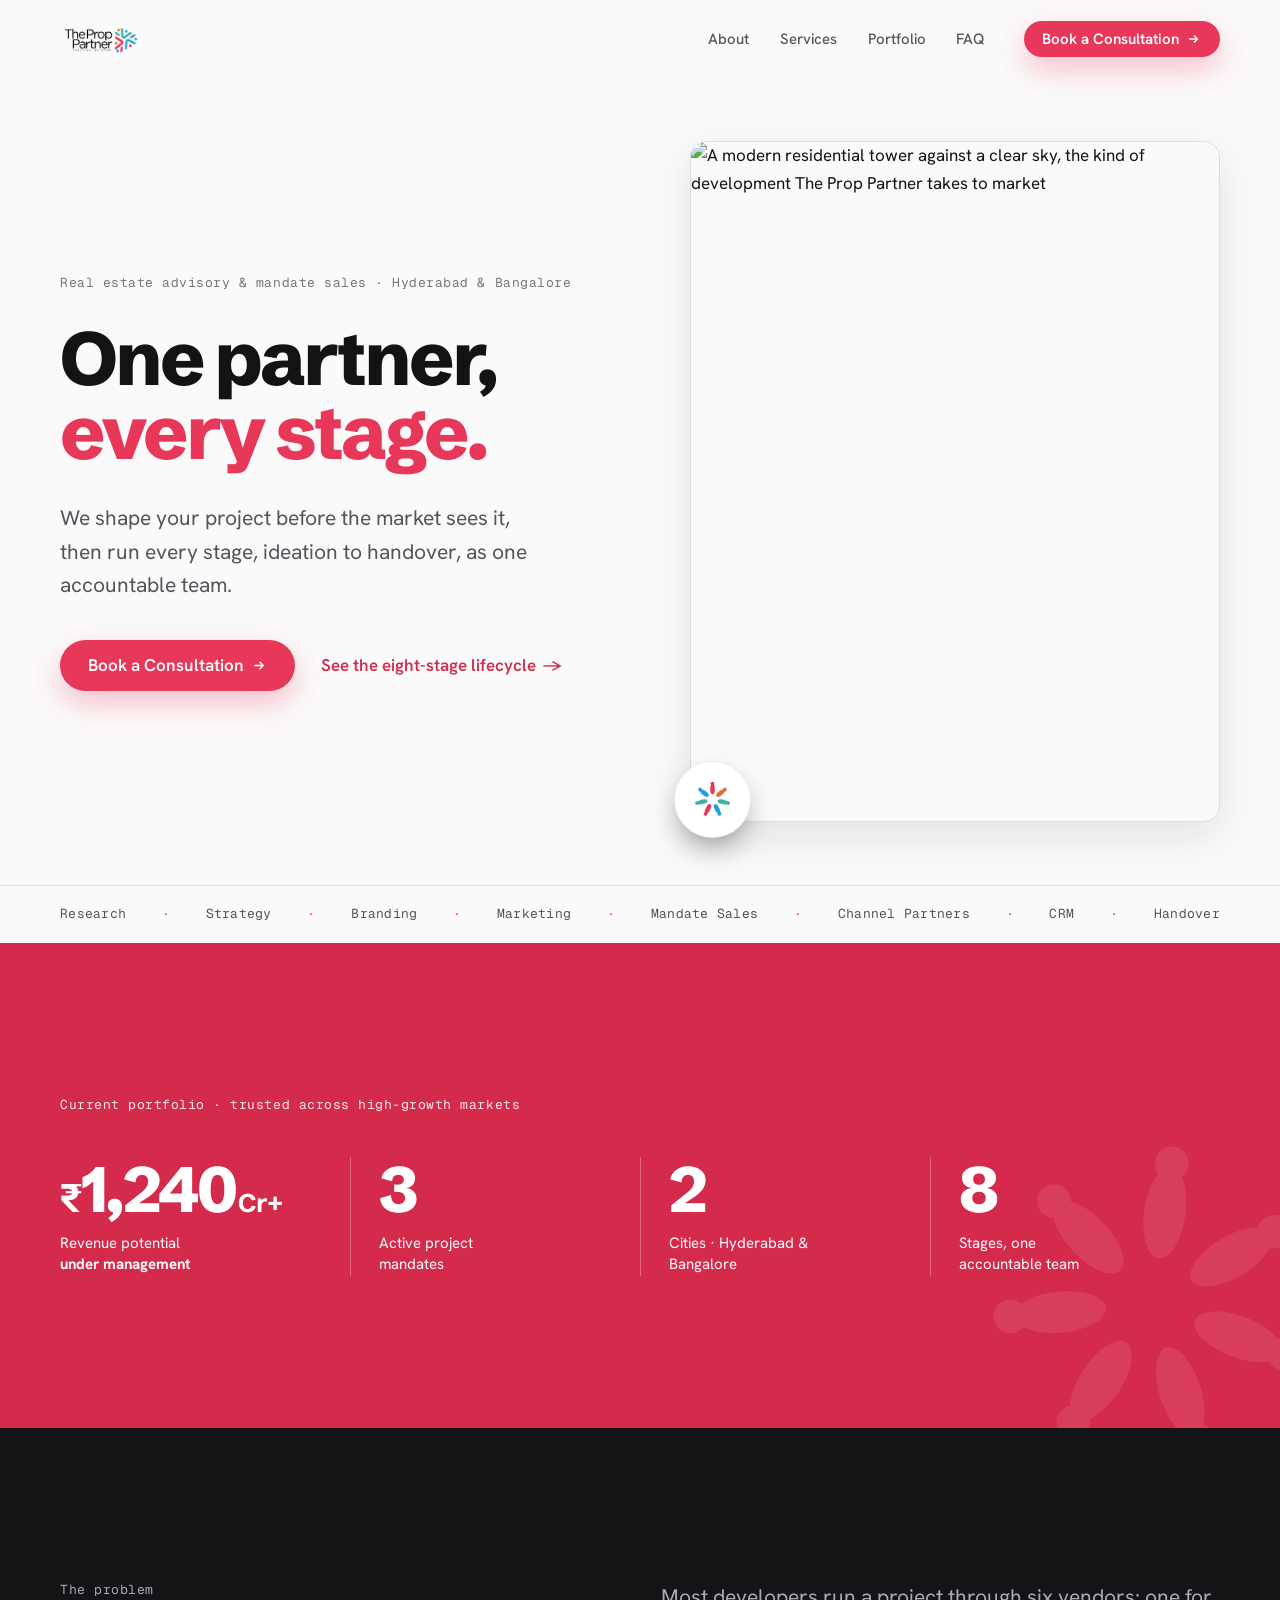
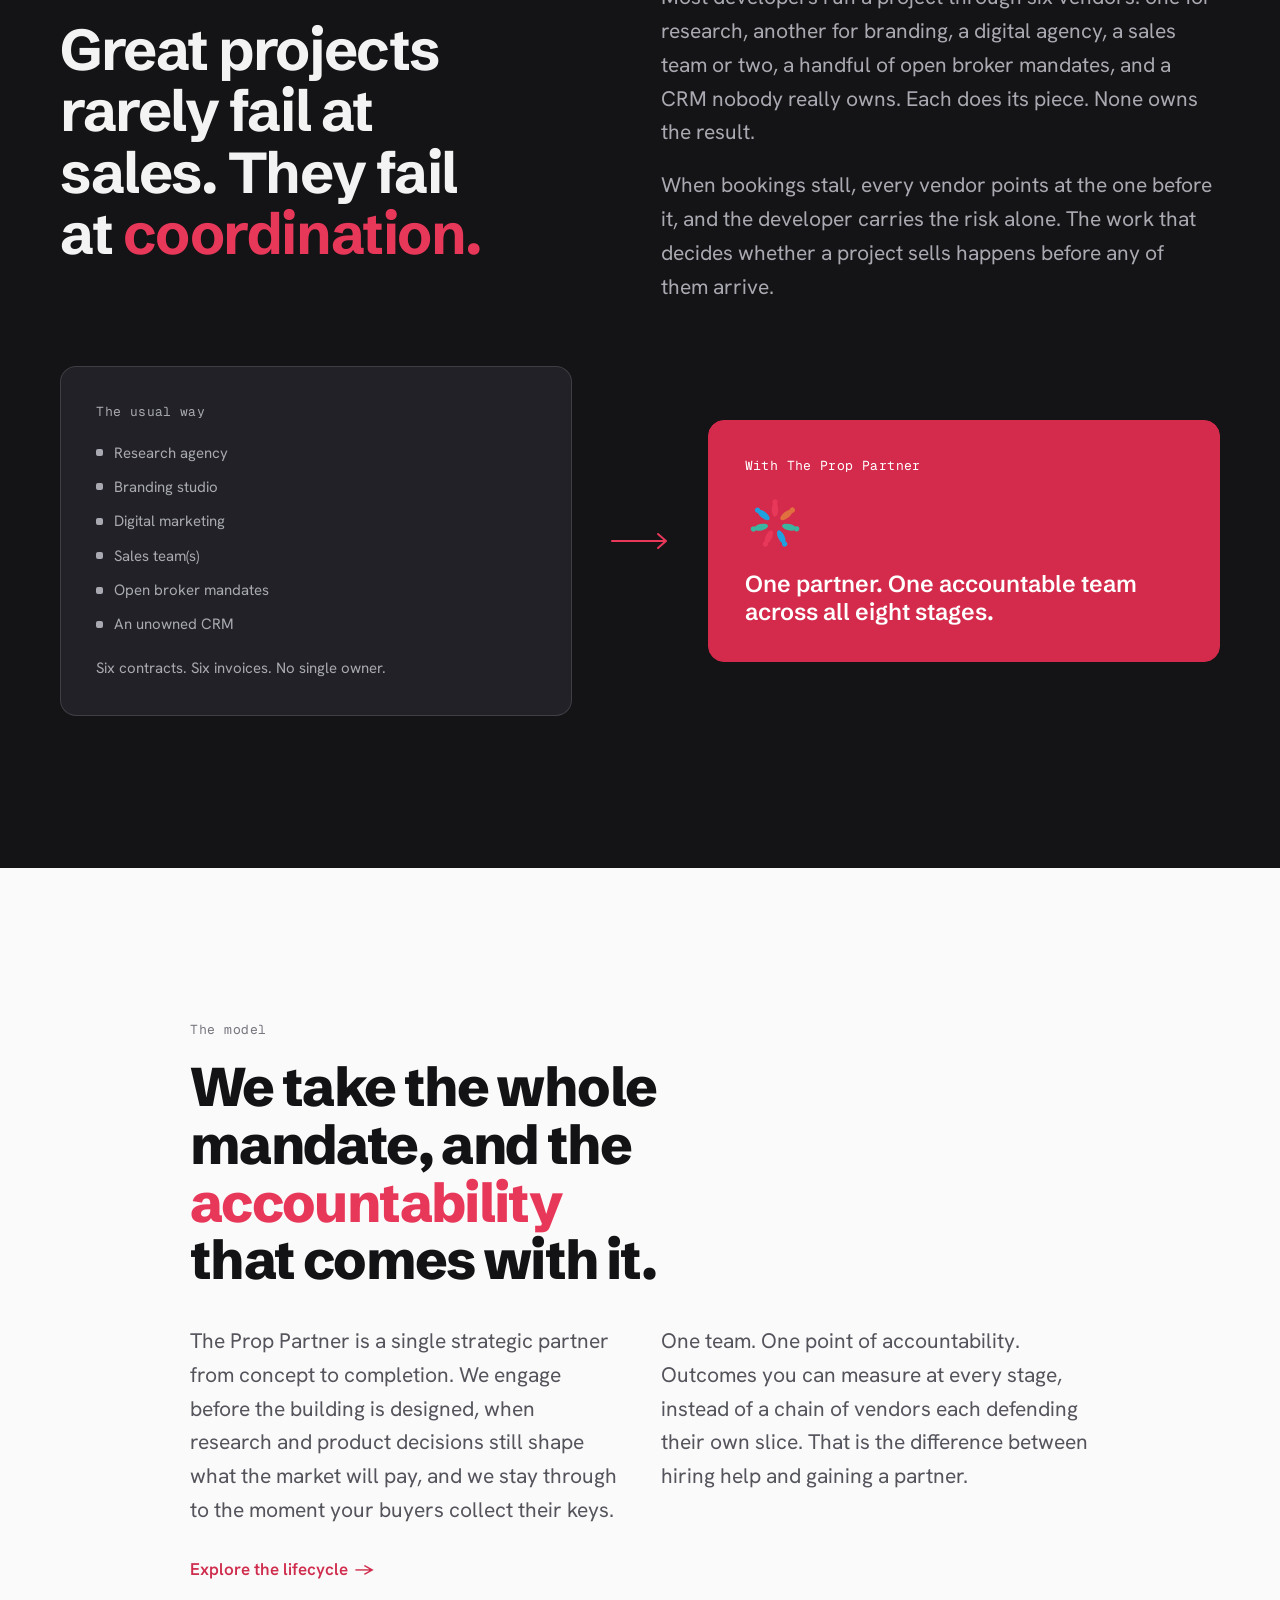
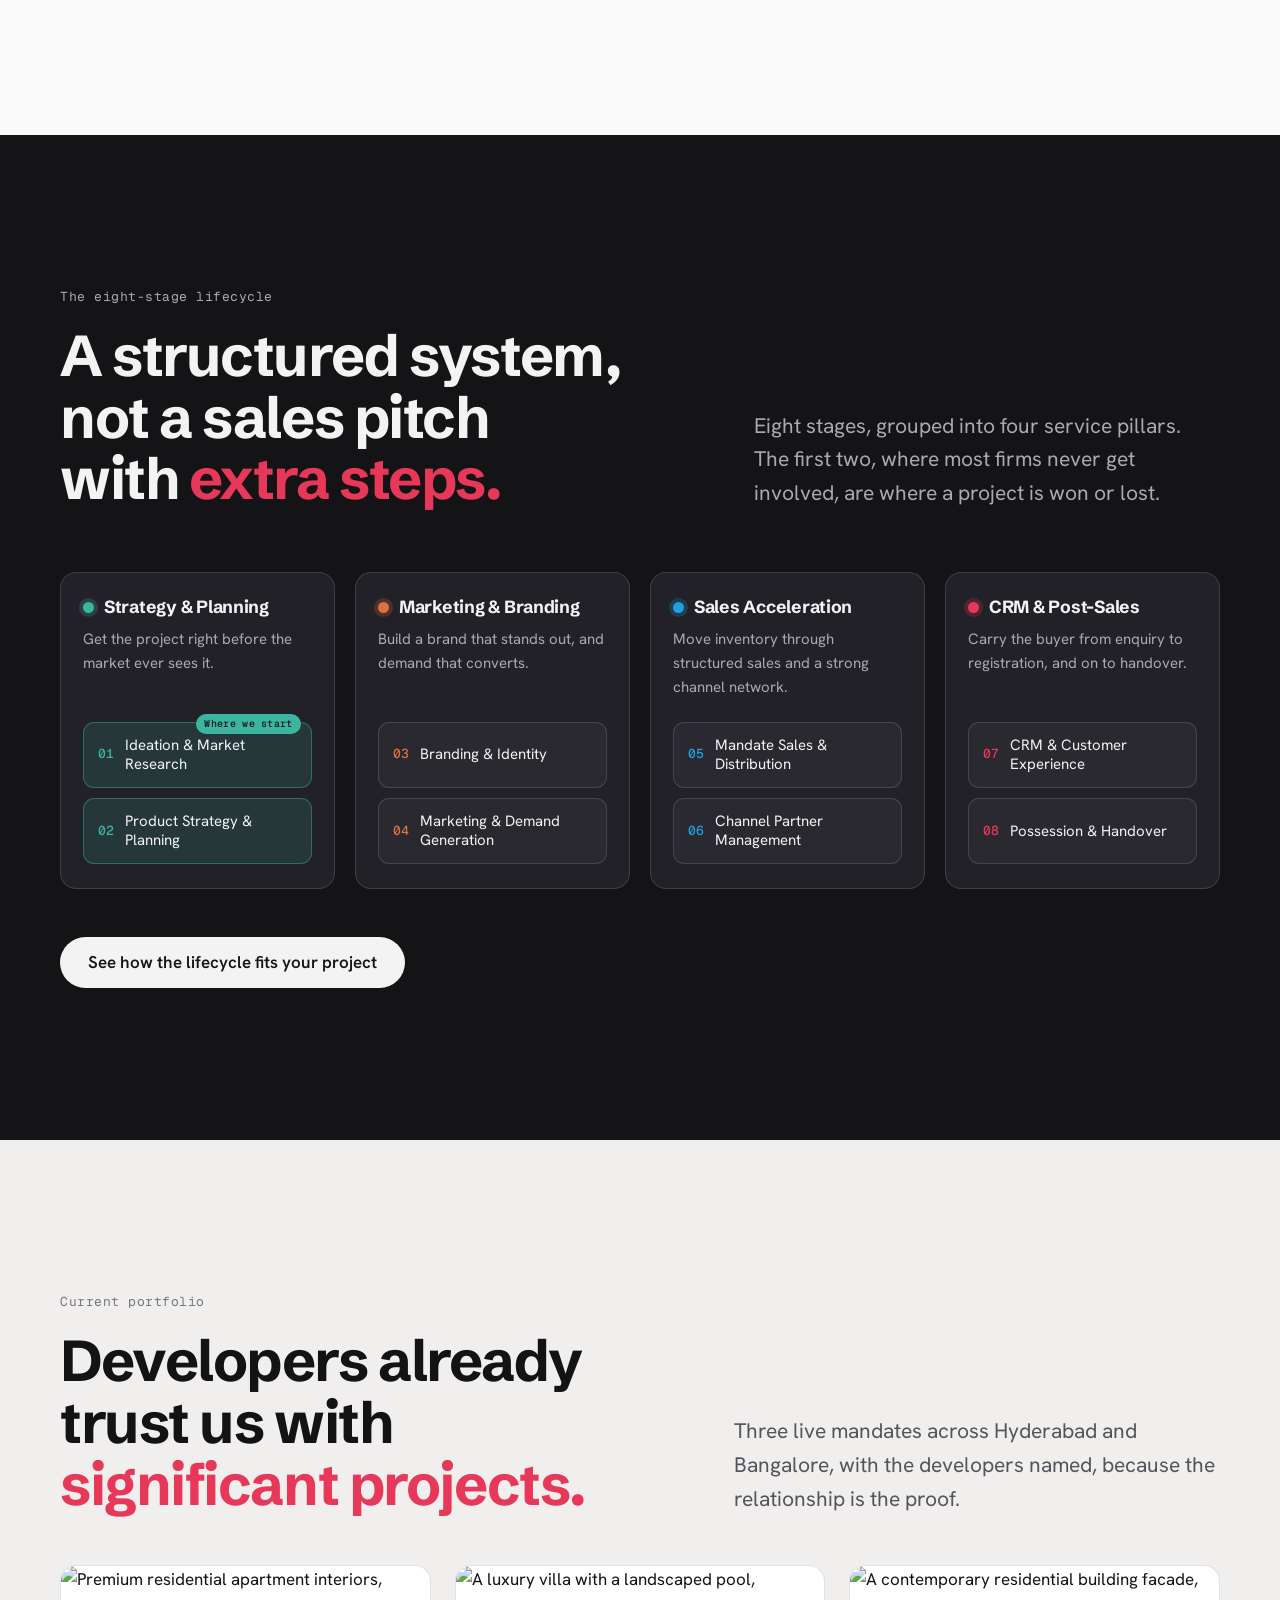
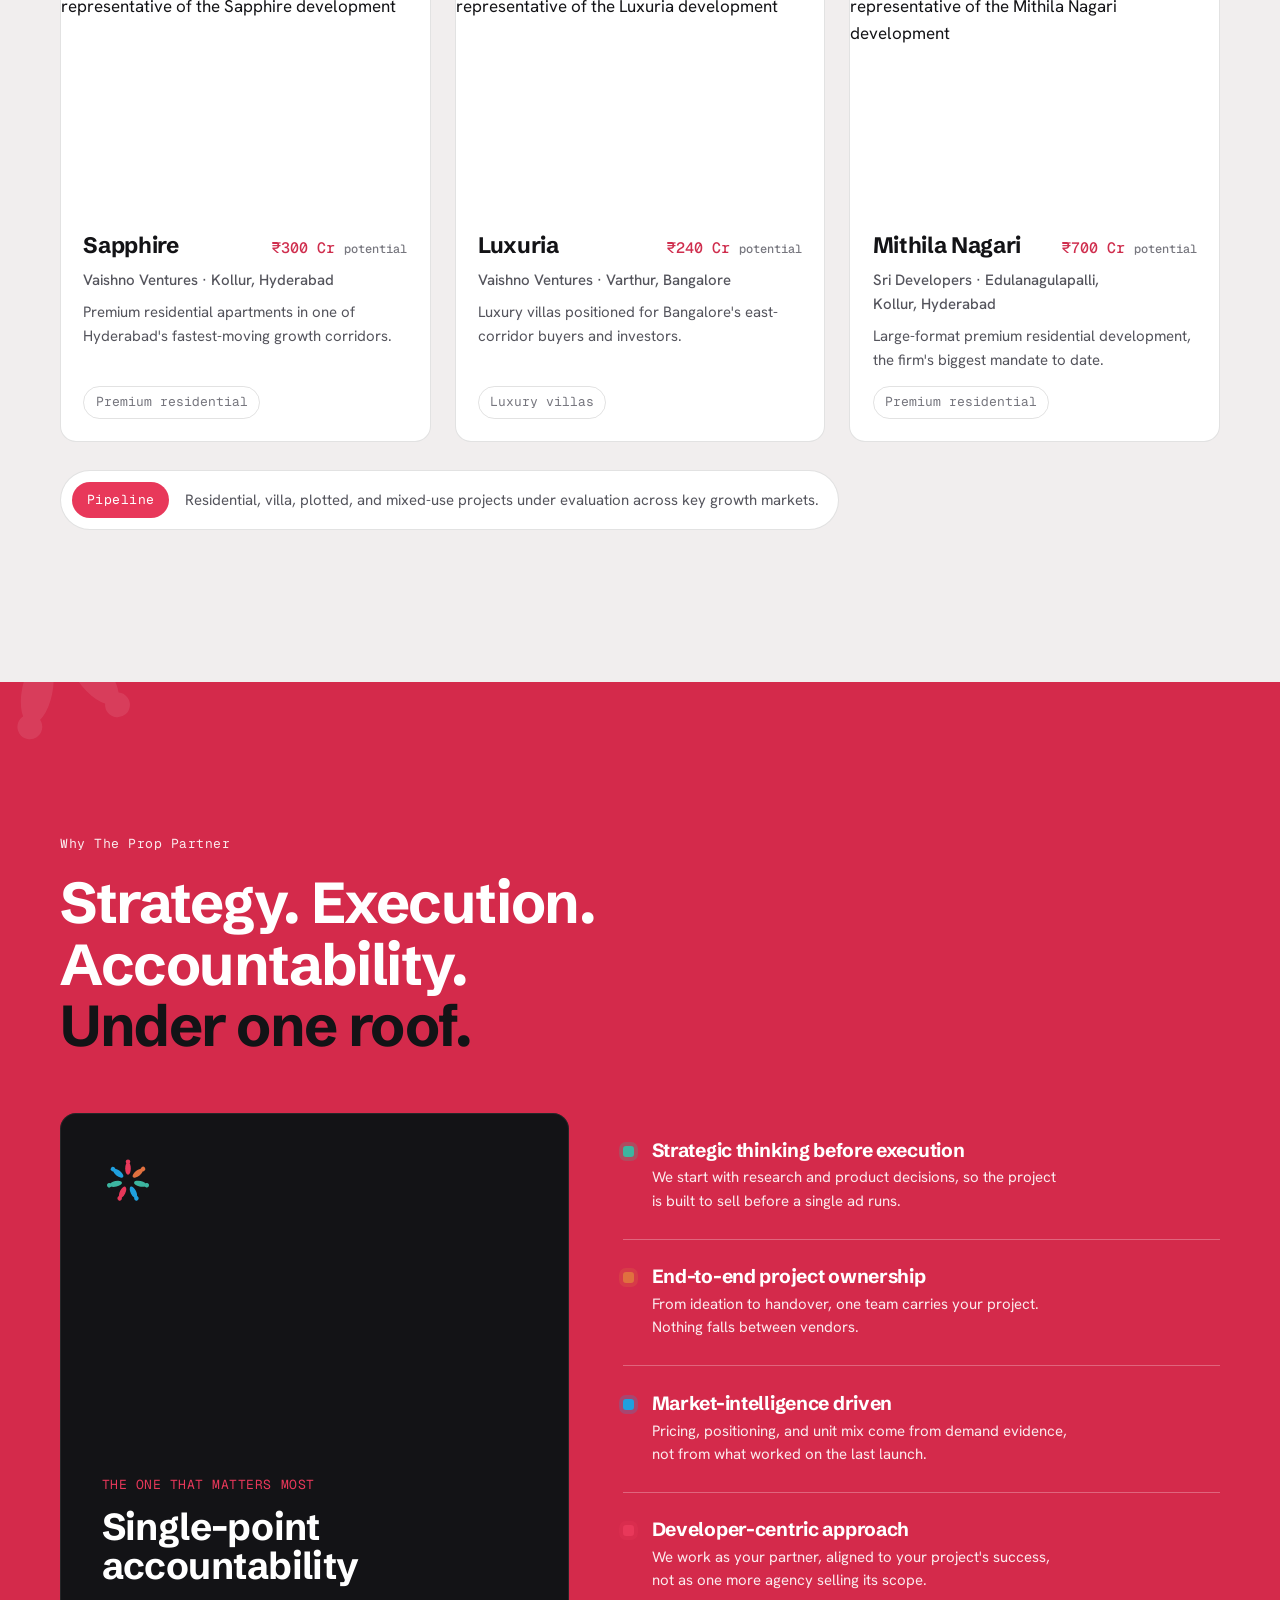
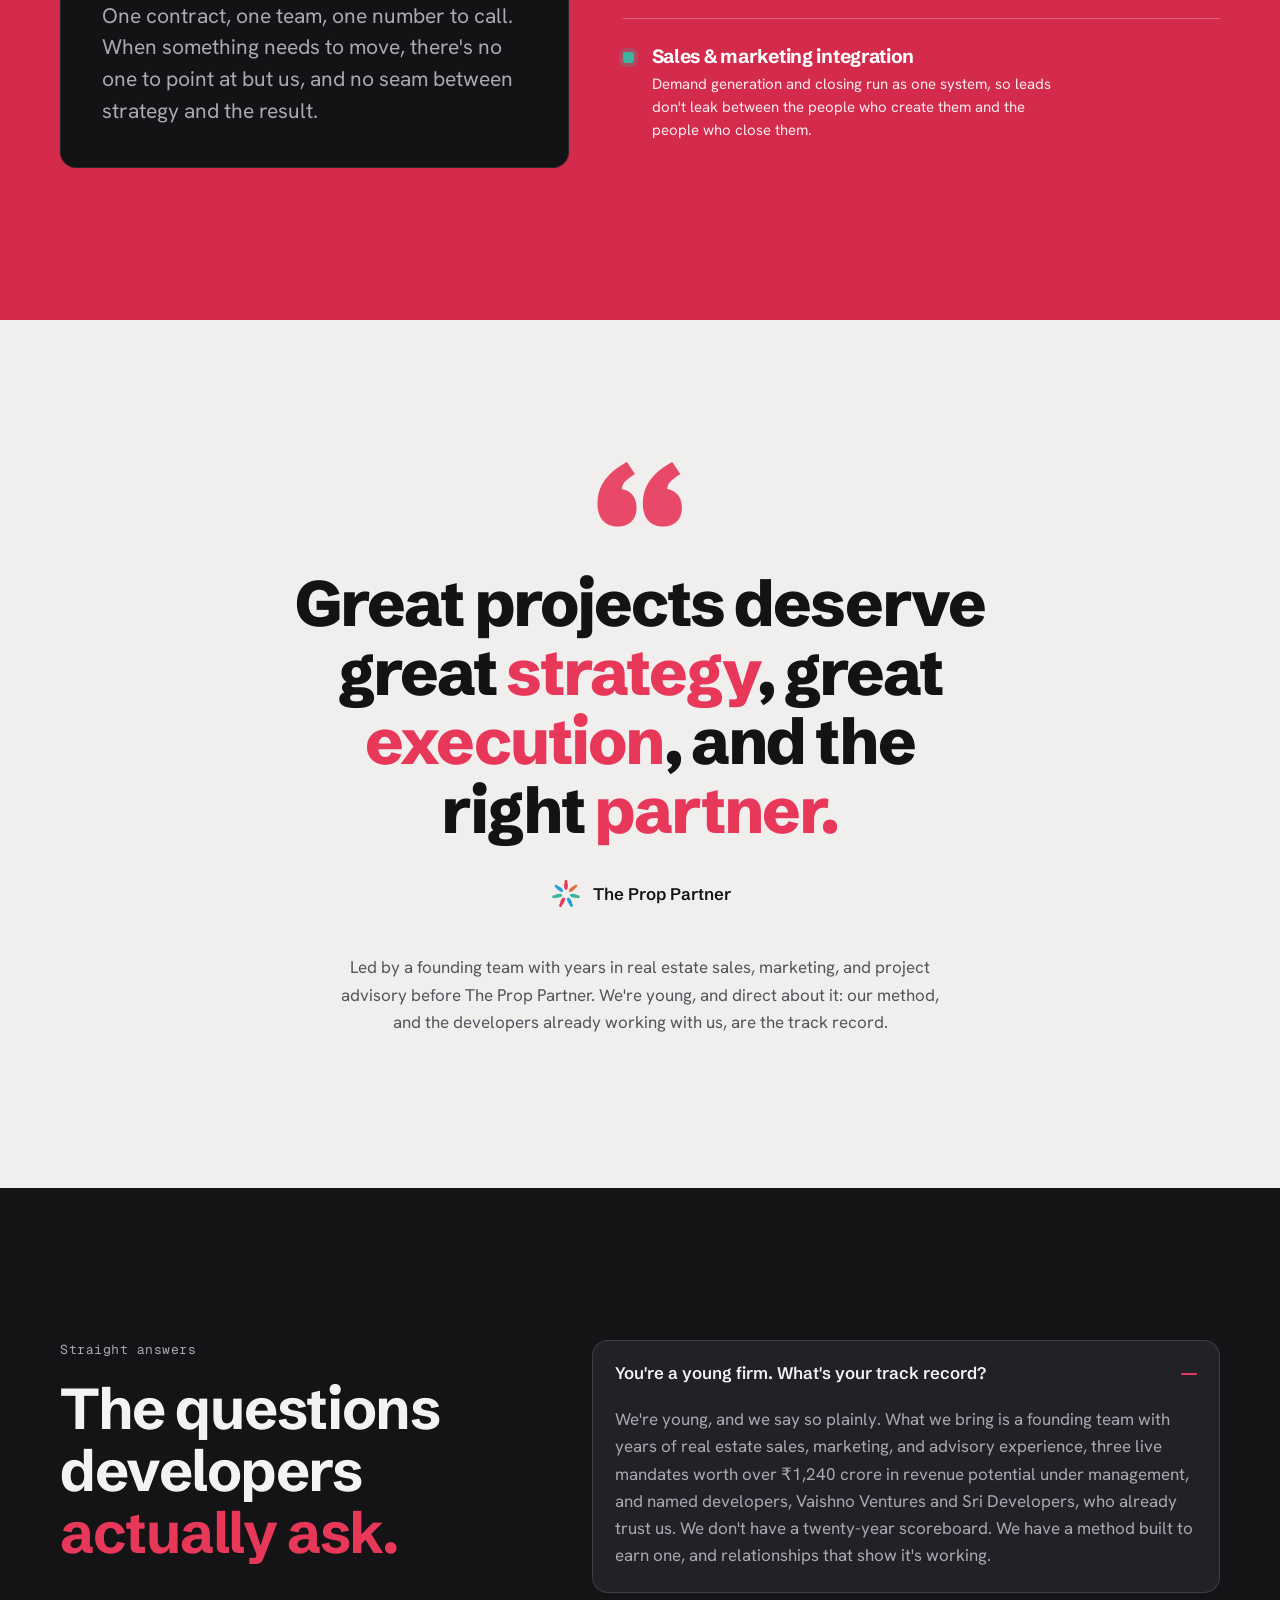
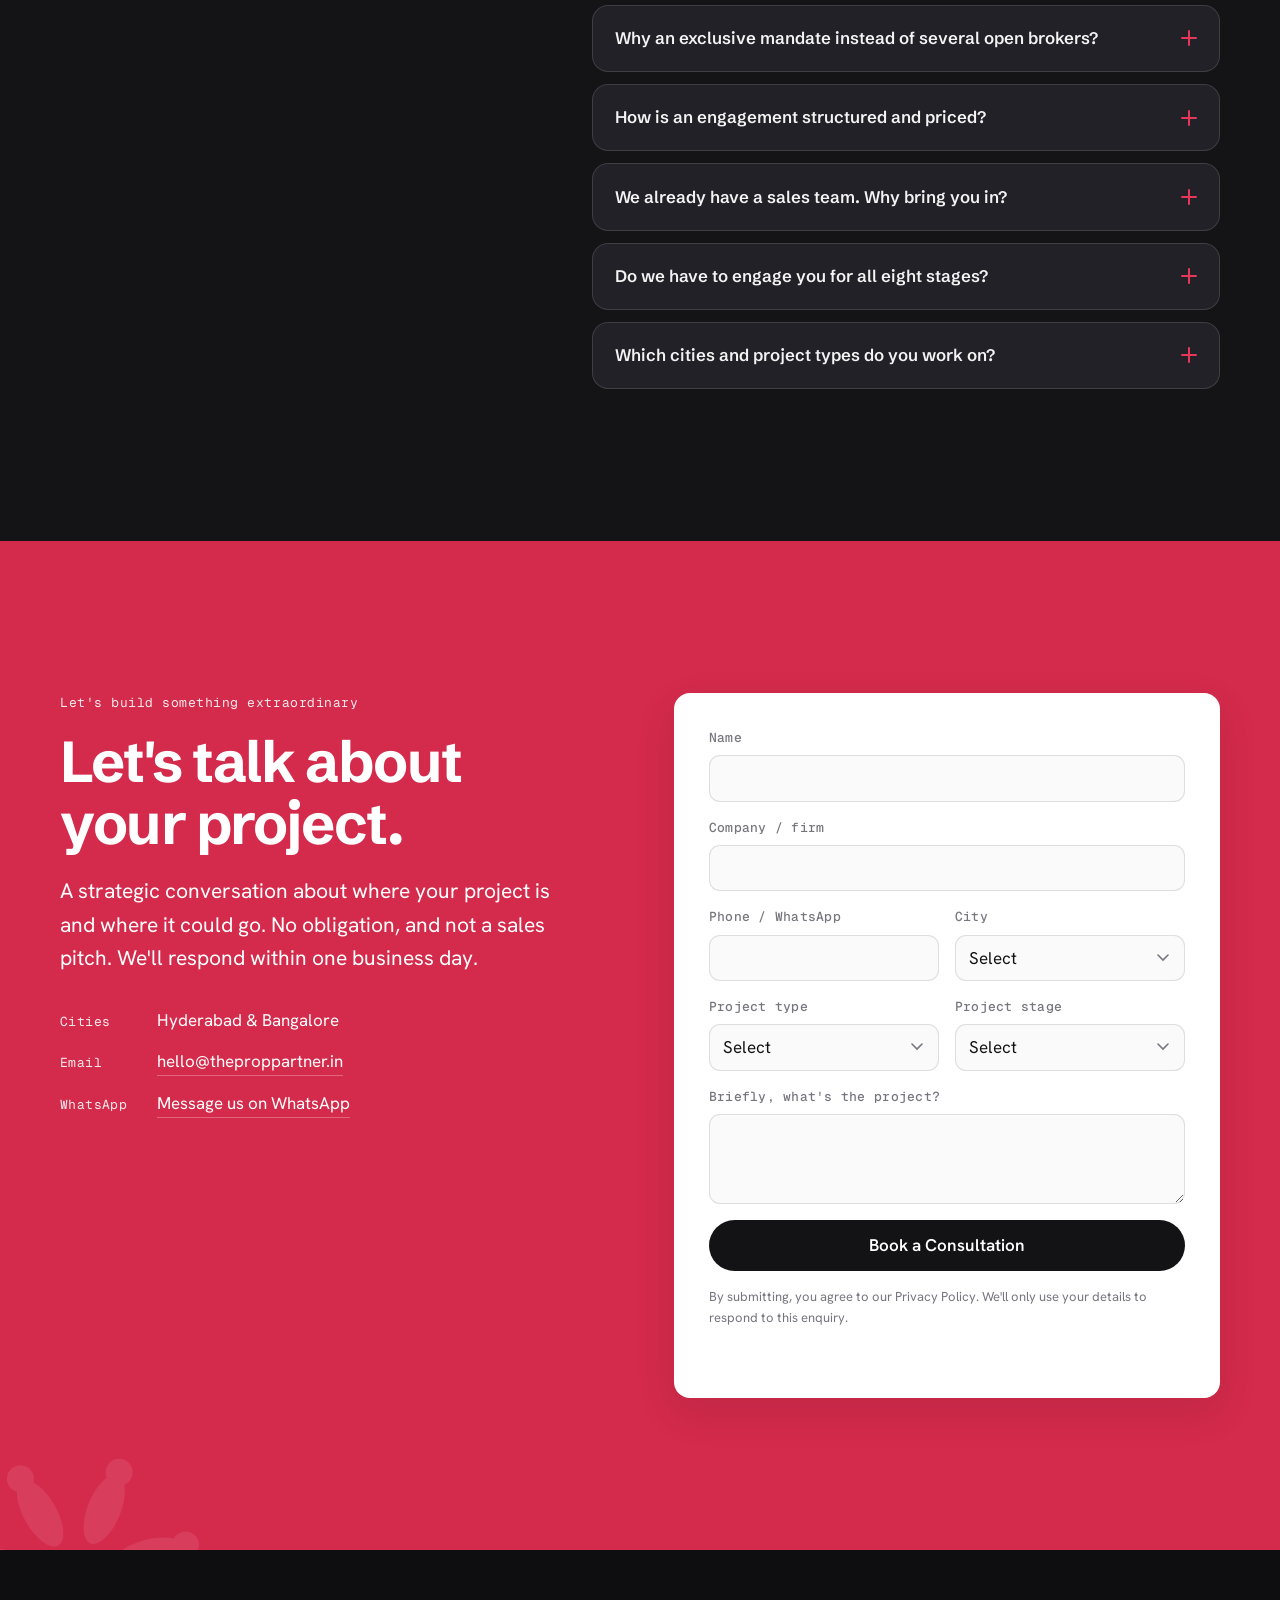
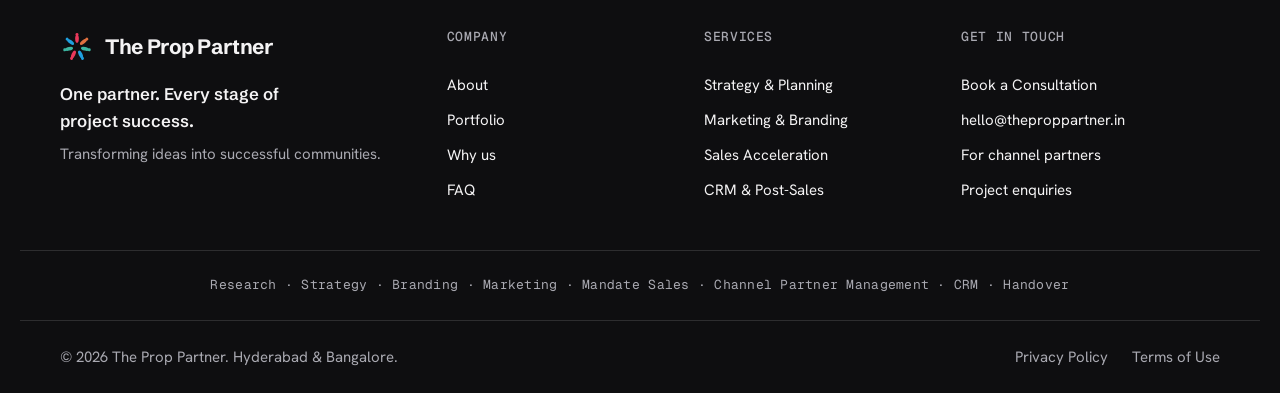
==== index.html @ b6cfb8e0 "updated files" ====
<!doctype html>
<html lang="en">
  <head>
    <meta charset="UTF-8" />
    <meta name="viewport" content="width=device-width, initial-scale=1.0" />
    <title>
      The Prop Partner — Real Estate Advisory &amp; Mandate Sales | Hyderabad
      &amp; Bangalore
    </title>
    <meta
      name="description"
      content="Your strategic partner across the entire project lifecycle. The Prop Partner shapes real estate projects from ideation and market research through branding, mandate sales, and handover, as one accountable partner."
    />
    <meta name="theme-color" content="#D42A4B" />

    <meta property="og:type" content="website" />
    <meta
      property="og:title"
      content="The Prop Partner — One Partner. Every Stage of Project Success."
    />
    <meta
      property="og:description"
      content="From the first market study to the final key handover, one accountable partner for your development. Hyderabad &amp; Bangalore."
    />
    <meta property="og:image" content="assets/img/logo.png" />
    <meta name="twitter:card" content="summary_large_image" />
    <link rel="icon" href="assets/img/logo.png" />

    <link rel="preconnect" href="https://fonts.googleapis.com" />
    <link rel="preconnect" href="https://fonts.gstatic.com" crossorigin />
    <link
      href="https://fonts.googleapis.com/css2?family=Schibsted+Grotesk:wght@500;600;700;800;900&family=Hanken+Grotesk:wght@400;500;600;700&family=Geist+Mono:wght@400;500&display=swap"
      rel="stylesheet"
    />

    <link rel="stylesheet" href="assets/css/styles.css" />
  </head>
  <body>
    <a class="skip-link" href="#main">Skip to content</a>

    <!-- ============ Brand motif: the "together, we grow" people-burst ============ -->
    <svg
      width="0"
      height="0"
      aria-hidden="true"
      style="position: absolute"
      focusable="false"
    >
      <!-- multicolour, for marks/badges -->
      <symbol id="burst" viewBox="0 0 100 100">
        <g>
          <g transform="rotate(0 50 50)">
            <circle cx="50" cy="13" r="4.4" fill="#E8385A" />
            <ellipse cx="50" cy="26" rx="5.4" ry="12" fill="#E8385A" />
          </g>
          <g transform="rotate(51.4 50 50)">
            <circle cx="50" cy="13" r="4.4" fill="#E0703F" />
            <ellipse cx="50" cy="26" rx="5.4" ry="12" fill="#E0703F" />
          </g>
          <g transform="rotate(102.8 50 50)">
            <circle cx="50" cy="13" r="4.4" fill="#3CB5A0" />
            <ellipse cx="50" cy="26" rx="5.4" ry="12" fill="#3CB5A0" />
          </g>
          <g transform="rotate(154.2 50 50)">
            <circle cx="50" cy="13" r="4.4" fill="#1FA0DF" />
            <ellipse cx="50" cy="26" rx="5.4" ry="12" fill="#1FA0DF" />
          </g>
          <g transform="rotate(205.6 50 50)">
            <circle cx="50" cy="13" r="4.4" fill="#E8385A" />
            <ellipse cx="50" cy="26" rx="5.4" ry="12" fill="#E8385A" />
          </g>
          <g transform="rotate(257 50 50)">
            <circle cx="50" cy="13" r="4.4" fill="#3CB5A0" />
            <ellipse cx="50" cy="26" rx="5.4" ry="12" fill="#3CB5A0" />
          </g>
          <g transform="rotate(308.4 50 50)">
            <circle cx="50" cy="13" r="4.4" fill="#1FA0DF" />
            <ellipse cx="50" cy="26" rx="5.4" ry="12" fill="#1FA0DF" />
          </g>
        </g>
      </symbol>
      <!-- monochrome (currentColor), for large faded section decoration -->
      <symbol id="burst-mono" viewBox="0 0 100 100">
        <g fill="currentColor">
          <g transform="rotate(0 50 50)">
            <circle cx="50" cy="13" r="4.4" />
            <ellipse cx="50" cy="26" rx="5.4" ry="12" />
          </g>
          <g transform="rotate(51.4 50 50)">
            <circle cx="50" cy="13" r="4.4" />
            <ellipse cx="50" cy="26" rx="5.4" ry="12" />
          </g>
          <g transform="rotate(102.8 50 50)">
            <circle cx="50" cy="13" r="4.4" />
            <ellipse cx="50" cy="26" rx="5.4" ry="12" />
          </g>
          <g transform="rotate(154.2 50 50)">
            <circle cx="50" cy="13" r="4.4" />
            <ellipse cx="50" cy="26" rx="5.4" ry="12" />
          </g>
          <g transform="rotate(205.6 50 50)">
            <circle cx="50" cy="13" r="4.4" />
            <ellipse cx="50" cy="26" rx="5.4" ry="12" />
          </g>
          <g transform="rotate(257 50 50)">
            <circle cx="50" cy="13" r="4.4" />
            <ellipse cx="50" cy="26" rx="5.4" ry="12" />
          </g>
          <g transform="rotate(308.4 50 50)">
            <circle cx="50" cy="13" r="4.4" />
            <ellipse cx="50" cy="26" rx="5.4" ry="12" />
          </g>
        </g>
      </symbol>
    </svg>

    <!-- ============================== Header ============================== -->
    <header class="site-header" id="siteHeader">
      <div class="container header-inner">
        <a class="brand" href="#main" aria-label="The Prop Partner, home">
          <img
            src="assets/img/logo.png"
            alt="The Prop Partner"
            width="150"
            height="94"
          />
        </a>
        <nav class="primary-nav" aria-label="Primary">
          <a href="#reveal">About</a>
          <a href="#lifecycle">Services</a>
          <a href="#portfolio">Portfolio</a>
          <a href="#faq">FAQ</a>
        </nav>
        <div class="header-actions">
          <a class="btn btn-primary btn-sm" href="#consult">
            Book a Consultation
            <svg
              class="btn-arrow"
              viewBox="0 0 16 16"
              width="14"
              height="14"
              aria-hidden="true"
            >
              <path
                d="M3 8h9m0 0-3.5-3.5M12 8l-3.5 3.5"
                fill="none"
                stroke="currentColor"
                stroke-width="1.6"
                stroke-linecap="round"
                stroke-linejoin="round"
              />
            </svg>
          </a>
          <button
            class="nav-toggle"
            id="navToggle"
            aria-expanded="false"
            aria-controls="mobileNav"
            aria-label="Open menu"
          >
            <span></span><span></span><span></span>
          </button>
        </div>
      </div>
      <div class="mobile-nav" id="mobileNav" hidden>
        <nav aria-label="Mobile">
          <a href="#reveal">About</a>
          <a href="#lifecycle">Services</a>
          <a href="#portfolio">Portfolio</a>
          <a href="#why">Why us</a>
          <a href="#faq">FAQ</a>
        </nav>
        <div class="mobile-nav-cta">
          <a class="btn btn-primary" href="#consult">Book a Consultation</a>
          <a class="btn btn-ghost" href="#consult">WhatsApp us</a>
        </div>
      </div>
    </header>

    <main id="main">
      <!-- ============================== Hero (light) ============================== -->
      <section class="sec sec--light hero" aria-labelledby="hero-title">
        <!-- <svg class="sec-burst burst--hero" aria-hidden="true"><use href="#burst-mono"/></svg> -->
        <div class="container hero-grid">
          <div class="hero-content">
            <p class="kicker" data-reveal>
              Real estate advisory &amp; mandate sales · Hyderabad &amp;
              Bangalore
            </p>
            <h1 id="hero-title" class="hero-title" data-reveal>
              One partner, <span class="accent">every stage.</span>
            </h1>
            <p class="hero-sub" data-reveal>
              We shape your project before the market sees it, then run every
              stage, ideation to handover, as one accountable team.
            </p>
            <div class="hero-actions" data-reveal>
              <a class="btn btn-primary btn-lg" href="#consult">
                Book a Consultation
                <svg
                  class="btn-arrow"
                  viewBox="0 0 16 16"
                  width="15"
                  height="15"
                  aria-hidden="true"
                >
                  <path
                    d="M3 8h9m0 0-3.5-3.5M12 8l-3.5 3.5"
                    fill="none"
                    stroke="currentColor"
                    stroke-width="1.6"
                    stroke-linecap="round"
                    stroke-linejoin="round"
                  />
                </svg>
              </a>
              <a class="link-arrow hero-link" href="#lifecycle"
                >See the eight-stage lifecycle
                <span aria-hidden="true">→</span></a
              >
            </div>
          </div>

          <figure class="hero-figure" data-reveal>
            <span class="hero-figure-frame">
              <img
                src="https://images.unsplash.com/photo-1486406146926-c627a92ad1ab?auto=format&fit=crop&w=1400&q=80"
                alt="A modern residential tower against a clear sky, the kind of development The Prop Partner takes to market"
                width="1400"
                height="1800"
                loading="eager"
                fetchpriority="high"
              />
            </span>
            <span class="hero-seal" aria-hidden="true"
              ><svg class="burst-mark"><use href="#burst" /></svg
            ></span>
          </figure>
        </div>

        <div class="discipline-band" aria-label="The eight disciplines we run">
          <div class="container discipline-track">
            <span>Research</span><i>·</i><span>Strategy</span><i>·</i
            ><span>Branding</span><i>·</i> <span>Marketing</span><i>·</i
            ><span>Mandate Sales</span><i>·</i><span>Channel Partners</span
            ><i>·</i> <span>CRM</span><i>·</i><span>Handover</span>
          </div>
        </div>
      </section>

      <!-- ============================== Momentum (coral drench) ============================== -->
      <section class="sec sec--coral stats" aria-label="The firm at a glance">
        <svg class="sec-burst burst--br" aria-hidden="true">
          <use href="#burst-mono" />
        </svg>
        <div class="container">
          <p class="kicker on-coral" data-reveal>
            Current portfolio · trusted across high-growth markets
          </p>
          <div class="stats-grid">
            <div class="stat" data-reveal>
              <span class="stat-num"
                ><span class="stat-cur">₹</span>1,240<span class="stat-unit"
                  >Cr+</span
                ></span
              >
              <span class="stat-label"
                >Revenue potential <em>under management</em></span
              >
            </div>
            <div class="stat" data-reveal>
              <span class="stat-num">3</span>
              <span class="stat-label">Active project mandates</span>
            </div>
            <div class="stat" data-reveal>
              <span class="stat-num">2</span>
              <span class="stat-label">Cities · Hyderabad &amp; Bangalore</span>
            </div>
            <div class="stat" data-reveal>
              <span class="stat-num">8</span>
              <span class="stat-label">Stages, one accountable team</span>
            </div>
          </div>
        </div>
      </section>

      <!-- ============================== Problem / tension (dark) ============================== -->
      <section class="sec sec--dark problem" aria-labelledby="problem-title">
        <div class="container">
          <div class="problem-grid">
            <div>
              <p class="kicker on-dark" data-reveal>The problem</p>
              <h2 id="problem-title" data-reveal>
                Great projects rarely fail at sales. They fail at
                <span class="accent">coordination.</span>
              </h2>
            </div>
            <div class="problem-body" data-reveal>
              <p>
                Most developers run a project through six vendors: one for
                research, another for branding, a digital agency, a sales team
                or two, a handful of open broker mandates, and a CRM nobody
                really owns. Each does its piece. None owns the result.
              </p>
              <p>
                When bookings stall, every vendor points at the one before it,
                and the developer carries the risk alone. The work that decides
                whether a project sells happens before any of them arrive.
              </p>
            </div>
          </div>

          <div class="contrast">
            <div class="contrast-side six" data-reveal>
              <span class="contrast-tag">The usual way</span>
              <ul class="vendor-list">
                <li>Research agency</li>
                <li>Branding studio</li>
                <li>Digital marketing</li>
                <li>Sales team(s)</li>
                <li>Open broker mandates</li>
                <li>An unowned CRM</li>
              </ul>
              <p class="contrast-foot">
                Six contracts. Six invoices. No single owner.
              </p>
            </div>
            <div class="contrast-arrow" aria-hidden="true">
              <svg viewBox="0 0 60 24" width="60" height="24">
                <path
                  d="M2 12h54m0 0-8-7m8 7-8 7"
                  fill="none"
                  stroke="currentColor"
                  stroke-width="2"
                  stroke-linecap="round"
                  stroke-linejoin="round"
                />
              </svg>
            </div>
            <div class="contrast-side one" data-reveal>
              <span class="contrast-tag on-coral">With The Prop Partner</span>
              <svg class="burst-mark lg" aria-hidden="true">
                <use href="#burst" />
              </svg>
              <p>One partner. One accountable team across all eight stages.</p>
            </div>
          </div>
        </div>
      </section>

      <!-- ============================== Reveal (light) ============================== -->
      <section
        class="sec sec--light reveal-sec"
        id="reveal"
        aria-labelledby="reveal-title"
      >
        <div class="container reveal-inner">
          <p class="kicker" data-reveal>The model</p>
          <h2 id="reveal-title" class="big-statement" data-reveal>
            We take the whole mandate, and the
            <span class="accent">accountability</span> that comes with it.
          </h2>
          <div class="reveal-cols">
            <p data-reveal>
              The Prop Partner is a single strategic partner from concept to
              completion. We engage before the building is designed, when
              research and product decisions still shape what the market will
              pay, and we stay through to the moment your buyers collect their
              keys.
            </p>
            <p data-reveal>
              One team. One point of accountability. Outcomes you can measure at
              every stage, instead of a chain of vendors each defending their
              own slice. That is the difference between hiring help and gaining
              a partner.
            </p>
          </div>
          <a class="link-arrow" href="#lifecycle" data-reveal
            >Explore the lifecycle <span aria-hidden="true">→</span></a
          >
        </div>
      </section>

      <!-- ============================== Lifecycle (dark, signature) ============================== -->
      <section
        class="sec sec--dark lifecycle"
        id="lifecycle"
        aria-labelledby="lifecycle-title"
      >
        <div class="container">
          <div class="lifecycle-head">
            <div>
              <p class="kicker on-dark" data-reveal>
                The eight-stage lifecycle
              </p>
              <h2 id="lifecycle-title" data-reveal>
                A structured system, not a sales pitch with
                <span class="accent">extra steps.</span>
              </h2>
            </div>
            <p class="lifecycle-intro" data-reveal>
              Eight stages, grouped into four service pillars. The first two,
              where most firms never get involved, are where a project is won or
              lost.
            </p>
          </div>

          <div class="journey" role="list">
            <article
              class="pillar"
              data-pillar="teal"
              data-reveal
              role="listitem"
            >
              <header class="pillar-head">
                <span class="pillar-dot"></span>
                <h3>Strategy &amp; Planning</h3>
              </header>
              <p class="pillar-line">
                Get the project right before the market ever sees it.
              </p>
              <ol class="stages">
                <li class="stage wedge">
                  <span class="stage-code">01</span
                  ><span class="stage-name">Ideation &amp; Market Research</span
                  ><span class="stage-flag">Where we start</span>
                </li>
                <li class="stage wedge">
                  <span class="stage-code">02</span
                  ><span class="stage-name"
                    >Product Strategy &amp; Planning</span
                  >
                </li>
              </ol>
              <!-- this pillar's two stages are the wedge; flag rendered as an absolute badge -->
            </article>
            <article
              class="pillar"
              data-pillar="orange"
              data-reveal
              role="listitem"
            >
              <header class="pillar-head">
                <span class="pillar-dot"></span>
                <h3>Marketing &amp; Branding</h3>
              </header>
              <p class="pillar-line">
                Build a brand that stands out, and demand that converts.
              </p>
              <ol class="stages">
                <li class="stage">
                  <span class="stage-code">03</span
                  ><span class="stage-name">Branding &amp; Identity</span>
                </li>
                <li class="stage">
                  <span class="stage-code">04</span
                  ><span class="stage-name"
                    >Marketing &amp; Demand Generation</span
                  >
                </li>
              </ol>
            </article>
            <article
              class="pillar"
              data-pillar="blue"
              data-reveal
              role="listitem"
            >
              <header class="pillar-head">
                <span class="pillar-dot"></span>
                <h3>Sales Acceleration</h3>
              </header>
              <p class="pillar-line">
                Move inventory through structured sales and a strong channel
                network.
              </p>
              <ol class="stages">
                <li class="stage">
                  <span class="stage-code">05</span
                  ><span class="stage-name"
                    >Mandate Sales &amp; Distribution</span
                  >
                </li>
                <li class="stage">
                  <span class="stage-code">06</span
                  ><span class="stage-name">Channel Partner Management</span>
                </li>
              </ol>
            </article>
            <article
              class="pillar"
              data-pillar="coral"
              data-reveal
              role="listitem"
            >
              <header class="pillar-head">
                <span class="pillar-dot"></span>
                <h3>CRM &amp; Post-Sales</h3>
              </header>
              <p class="pillar-line">
                Carry the buyer from enquiry to registration, and on to
                handover.
              </p>
              <ol class="stages">
                <li class="stage">
                  <span class="stage-code">07</span
                  ><span class="stage-name">CRM &amp; Customer Experience</span>
                </li>
                <li class="stage">
                  <span class="stage-code">08</span
                  ><span class="stage-name">Possession &amp; Handover</span>
                </li>
              </ol>
            </article>
          </div>
          <a class="btn btn-on-dark btn-lg" href="#consult" data-reveal
            >See how the lifecycle fits your project</a
          >
        </div>
      </section>

      <!-- ============================== Portfolio (light gray) ============================== -->
      <section
        class="sec sec--gray portfolio"
        id="portfolio"
        aria-labelledby="portfolio-title"
      >
        <div class="container">
          <div class="portfolio-head">
            <div>
              <p class="kicker" data-reveal>Current portfolio</p>
              <h2 id="portfolio-title" data-reveal>
                Developers already trust us with
                <span class="accent">significant projects.</span>
              </h2>
            </div>
            <p data-reveal>
              Three live mandates across Hyderabad and Bangalore, with the
              developers named, because the relationship is the proof.
            </p>
          </div>

          <div class="project-grid">
            <article class="project-card" data-reveal>
              <div class="project-media">
                <img
                  src="https://images.unsplash.com/photo-1600607687939-ce8a6c25118c?auto=format&fit=crop&w=900&q=80"
                  alt="Premium residential apartment interiors, representative of the Sapphire development"
                  loading="lazy"
                  width="900"
                  height="600"
                />
              </div>
              <div class="project-body">
                <div class="project-top">
                  <h3>Sapphire</h3>
                  <span class="project-pot">₹300 Cr <em>potential</em></span>
                </div>
                <p class="project-dev">Vaishno Ventures · Kollur, Hyderabad</p>
                <p class="project-desc">
                  Premium residential apartments in one of Hyderabad's
                  fastest-moving growth corridors.
                </p>
                <span class="project-type">Premium residential</span>
              </div>
            </article>
            <article class="project-card" data-reveal>
              <div class="project-media">
                <img
                  src="https://images.unsplash.com/photo-1582407947304-fd86f028f716?auto=format&fit=crop&w=900&q=80"
                  alt="A luxury villa with a landscaped pool, representative of the Luxuria development"
                  loading="lazy"
                  width="900"
                  height="600"
                />
              </div>
              <div class="project-body">
                <div class="project-top">
                  <h3>Luxuria</h3>
                  <span class="project-pot">₹240 Cr <em>potential</em></span>
                </div>
                <p class="project-dev">Vaishno Ventures · Varthur, Bangalore</p>
                <p class="project-desc">
                  Luxury villas positioned for Bangalore's east-corridor buyers
                  and investors.
                </p>
                <span class="project-type">Luxury villas</span>
              </div>
            </article>
            <article class="project-card" data-reveal>
              <div class="project-media">
                <img
                  src="https://images.unsplash.com/photo-1545324418-cc1a3fa10c00?auto=format&fit=crop&w=900&q=80"
                  alt="A contemporary residential building facade, representative of the Mithila Nagari development"
                  loading="lazy"
                  width="900"
                  height="600"
                />
              </div>
              <div class="project-body">
                <div class="project-top">
                  <h3>Mithila Nagari</h3>
                  <span class="project-pot">₹700 Cr <em>potential</em></span>
                </div>
                <p class="project-dev">
                  Sri Developers · Edulanagulapalli, Kollur, Hyderabad
                </p>
                <p class="project-desc">
                  Large-format premium residential development, the firm's
                  biggest mandate to date.
                </p>
                <span class="project-type">Premium residential</span>
              </div>
            </article>
          </div>
          <div class="pipeline-note" data-reveal>
            <span class="pipeline-tag">Pipeline</span>
            <p>
              Residential, villa, plotted, and mixed-use projects under
              evaluation across key growth markets.
            </p>
          </div>
        </div>
      </section>

      <!-- ============================== Why (coral drench) ============================== -->
      <section class="sec sec--coral why" id="why" aria-labelledby="why-title">
        <svg class="sec-burst burst--tl" aria-hidden="true">
          <use href="#burst-mono" />
        </svg>
        <div class="container">
          <div class="why-head">
            <p class="kicker on-coral" data-reveal>Why The Prop Partner</p>
            <h2 id="why-title" data-reveal>
              Strategy. Execution. Accountability.
              <span class="why-em">Under one roof.</span>
            </h2>
          </div>
          <div class="why-layout">
            <article class="why-feature" data-reveal>
              <svg class="burst-mark lg" aria-hidden="true">
                <use href="#burst" />
              </svg>
              <span class="why-flag">The one that matters most</span>
              <h3>Single-point accountability</h3>
              <p>
                One contract, one team, one number to call. When something needs
                to move, there's no one to point at but us, and no seam between
                strategy and the result.
              </p>
            </article>
            <ol class="why-reasons">
              <li class="why-reason" data-reveal>
                <span
                  class="why-reason-mark"
                  style="--rc: var(--teal)"
                  aria-hidden="true"
                ></span>
                <div>
                  <h3>Strategic thinking before execution</h3>
                  <p>
                    We start with research and product decisions, so the project
                    is built to sell before a single ad runs.
                  </p>
                </div>
              </li>
              <li class="why-reason" data-reveal>
                <span
                  class="why-reason-mark"
                  style="--rc: var(--orange)"
                  aria-hidden="true"
                ></span>
                <div>
                  <h3>End-to-end project ownership</h3>
                  <p>
                    From ideation to handover, one team carries your project.
                    Nothing falls between vendors.
                  </p>
                </div>
              </li>
              <li class="why-reason" data-reveal>
                <span
                  class="why-reason-mark"
                  style="--rc: var(--blue)"
                  aria-hidden="true"
                ></span>
                <div>
                  <h3>Market-intelligence driven</h3>
                  <p>
                    Pricing, positioning, and unit mix come from demand
                    evidence, not from what worked on the last launch.
                  </p>
                </div>
              </li>
              <li class="why-reason" data-reveal>
                <span
                  class="why-reason-mark"
                  style="--rc: var(--coral)"
                  aria-hidden="true"
                ></span>
                <div>
                  <h3>Developer-centric approach</h3>
                  <p>
                    We work as your partner, aligned to your project's success,
                    not as one more agency selling its scope.
                  </p>
                </div>
              </li>
              <li class="why-reason" data-reveal>
                <span
                  class="why-reason-mark"
                  style="--rc: var(--teal)"
                  aria-hidden="true"
                ></span>
                <div>
                  <h3>Sales &amp; marketing integration</h3>
                  <p>
                    Demand generation and closing run as one system, so leads
                    don't leak between the people who create them and the people
                    who close them.
                  </p>
                </div>
              </li>
            </ol>
          </div>
        </div>
      </section>

      <!-- ============================== Belief + leadership (light) ============================== -->
      <section class="sec sec--gray belief" aria-labelledby="belief-title">
        <div class="container belief-inner">
          <span class="quote-open" aria-hidden="true">&ldquo;</span>
          <blockquote class="belief-quote" data-reveal>
            <p id="belief-title">
              Great projects deserve great <span class="accent">strategy</span>,
              great <span class="accent">execution</span>, and the right
              <span class="accent">partner.</span>
            </p>
          </blockquote>
          <footer class="belief-attr" data-reveal>
            <svg class="burst-mark" aria-hidden="true">
              <use href="#burst" />
            </svg>
            <span>The Prop Partner</span>
          </footer>
          <!-- TODO (client): founder name, photo, quantified prior track record. Trust spine. Do not fabricate. -->
          <p class="belief-note" data-reveal>
            Led by a founding team with years in real estate sales, marketing,
            and project advisory before The Prop Partner. We're young, and
            direct about it: our method, and the developers already working with
            us, are the track record.
          </p>
        </div>
      </section>

      <!-- ============================== FAQ (dark) ============================== -->
      <section class="sec sec--dark faq" id="faq" aria-labelledby="faq-title">
        <div class="container faq-grid">
          <div class="faq-intro">
            <p class="kicker on-dark" data-reveal>Straight answers</p>
            <h2 id="faq-title" data-reveal>
              The questions developers <span class="accent">actually ask.</span>
            </h2>
          </div>
          <div class="faq-list" data-reveal>
            <details class="faq-item" open>
              <summary>
                <span>You're a young firm. What's your track record?</span
                ><span class="faq-icon" aria-hidden="true"></span>
              </summary>
              <div class="faq-answer">
                <p>
                  We're young, and we say so plainly. What we bring is a
                  founding team with years of real estate sales, marketing, and
                  advisory experience, three live mandates worth over ₹1,240
                  crore in revenue potential under management, and named
                  developers, Vaishno Ventures and Sri Developers, who already
                  trust us. We don't have a twenty-year scoreboard. We have a
                  method built to earn one, and relationships that show it's
                  working.
                </p>
              </div>
            </details>
            <details class="faq-item">
              <summary>
                <span
                  >Why an exclusive mandate instead of several open
                  brokers?</span
                ><span class="faq-icon" aria-hidden="true"></span>
              </summary>
              <div class="faq-answer">
                <p>
                  Open mandates split incentives: every broker competes on price
                  and nobody owns the strategy. An exclusive mandate lets one
                  accountable team set pricing, control the narrative, manage
                  the channel network, and protect your project's positioning,
                  while still bringing the full breadth of brokers to the table
                  under a single plan.
                </p>
              </div>
            </details>
            <details class="faq-item">
              <summary>
                <span>How is an engagement structured and priced?</span
                ><span class="faq-icon" aria-hidden="true"></span>
              </summary>
              <div class="faq-answer">
                <p>
                  It depends on scope and stage. We typically work on a
                  combination of a mandate fee and success-linked component, so
                  our upside is tied to your project's results. We'll walk
                  through the exact structure for your project in the first
                  conversation. There's no standard rate card, because no two
                  mandates are the same.
                </p>
              </div>
            </details>
            <details class="faq-item">
              <summary>
                <span>We already have a sales team. Why bring you in?</span
                ><span class="faq-icon" aria-hidden="true"></span>
              </summary>
              <div class="faq-answer">
                <p>
                  Plenty of our developers do. We don't replace a good team, we
                  give it a strategy, a channel network, and the upstream
                  research and positioning that decide whether the team has an
                  easy sell or a hard one. Where it helps, we strengthen the
                  team; where you'd rather we run it end-to-end, we can.
                </p>
              </div>
            </details>
            <details class="faq-item">
              <summary>
                <span>Do we have to engage you for all eight stages?</span
                ><span class="faq-icon" aria-hidden="true"></span>
              </summary>
              <div class="faq-answer">
                <p>
                  No. You can take the full lifecycle, or engage us for a single
                  stage, say research and product strategy, or sales and channel
                  management. The benefit of single-point accountability is
                  strongest end-to-end, but the model is built to fit where your
                  project actually is.
                </p>
              </div>
            </details>
            <details class="faq-item">
              <summary>
                <span>Which cities and project types do you work on?</span
                ><span class="faq-icon" aria-hidden="true"></span>
              </summary>
              <div class="faq-answer">
                <p>
                  Hyderabad and Bangalore today, across residential, villa,
                  plotted, and mixed-use developments. If your project sits in
                  those markets and at any stage from ideation to in-sales, it's
                  worth a conversation.
                </p>
              </div>
            </details>
          </div>
        </div>
      </section>

      <!-- ============================== Final CTA (coral drench) ============================== -->
      <section
        class="sec sec--coral consult"
        id="consult"
        aria-labelledby="consult-title"
      >
        <svg class="sec-burst burst--bl" aria-hidden="true">
          <use href="#burst-mono" />
        </svg>
        <div class="container consult-grid">
          <div class="consult-copy">
            <p class="kicker on-coral" data-reveal>
              Let's build something extraordinary
            </p>
            <h2 id="consult-title" data-reveal>
              Let's talk about your project.
            </h2>
            <p class="consult-sub" data-reveal>
              A strategic conversation about where your project is and where it
              could go. No obligation, and not a sales pitch. We'll respond
              within one business day.
            </p>
            <ul class="consult-direct" data-reveal>
              <!-- TODO (client): real phone, WhatsApp, email, office addresses -->
              <li>
                <span class="cd-label">Cities</span> Hyderabad &amp; Bangalore
              </li>
              <li>
                <span class="cd-label">Email</span>
                <a href="mailto:hello@theproppartner.in"
                  >hello@theproppartner.in</a
                >
              </li>
              <li>
                <span class="cd-label">WhatsApp</span>
                <a href="#consult">Message us on WhatsApp</a>
              </li>
            </ul>
          </div>

          <form class="consult-form" id="consultForm" data-reveal novalidate>
            <div class="field">
              <label for="f-name">Name</label
              ><input
                id="f-name"
                name="name"
                type="text"
                autocomplete="name"
                required
              />
            </div>
            <div class="field">
              <label for="f-company">Company / firm</label
              ><input
                id="f-company"
                name="company"
                type="text"
                autocomplete="organization"
                required
              />
            </div>
            <div class="field two">
              <div>
                <label for="f-phone">Phone / WhatsApp</label
                ><input
                  id="f-phone"
                  name="phone"
                  type="tel"
                  autocomplete="tel"
                  required
                />
              </div>
              <div>
                <label for="f-city">City</label
                ><select id="f-city" name="city">
                  <option value="">Select</option>
                  <option>Hyderabad</option>
                  <option>Bangalore</option>
                  <option>Other</option>
                </select>
              </div>
            </div>
            <div class="field two">
              <div>
                <label for="f-type">Project type</label
                ><select id="f-type" name="type">
                  <option value="">Select</option>
                  <option>Residential</option>
                  <option>Villa</option>
                  <option>Plotted</option>
                  <option>Mixed-use</option>
                </select>
              </div>
              <div>
                <label for="f-stage">Project stage</label
                ><select id="f-stage" name="stage">
                  <option value="">Select</option>
                  <option>Ideation</option>
                  <option>Pre-launch</option>
                  <option>Launch</option>
                  <option>In-sales</option>
                </select>
              </div>
            </div>
            <div class="field">
              <label for="f-msg">Briefly, what's the project?</label
              ><textarea id="f-msg" name="message" rows="3"></textarea>
            </div>
            <input
              class="hp"
              type="text"
              name="company_url"
              tabindex="-1"
              autocomplete="off"
              aria-hidden="true"
            />
            <button class="btn btn-primary btn-block btn-lg" type="submit">
              Book a Consultation
            </button>
            <p class="form-consent">
              By submitting, you agree to our Privacy Policy. We'll only use
              your details to respond to this enquiry.
            </p>
            <p
              class="form-status"
              id="formStatus"
              role="status"
              aria-live="polite"
            ></p>
          </form>
        </div>
      </section>
    </main>

    <!-- ============================== Footer (dark) ============================== -->
    <footer class="site-footer">
      <div class="container footer-top">
        <div class="footer-brand">
          <div class="footer-wordmark">
            <svg class="burst-mark" aria-hidden="true">
              <use href="#burst" />
            </svg>
            <span class="footer-name">The Prop Partner</span>
          </div>
          <p class="footer-tagline">
            One partner. Every stage of project success.
          </p>
          <p class="footer-sub">
            Transforming ideas into successful communities.
          </p>
        </div>
        <nav class="footer-col" aria-label="Company">
          <h4>Company</h4>
          <a href="#reveal">About</a><a href="#portfolio">Portfolio</a
          ><a href="#why">Why us</a><a href="#faq">FAQ</a>
        </nav>
        <nav class="footer-col" aria-label="Services">
          <h4>Services</h4>
          <a href="#lifecycle">Strategy &amp; Planning</a
          ><a href="#lifecycle">Marketing &amp; Branding</a
          ><a href="#lifecycle">Sales Acceleration</a
          ><a href="#lifecycle">CRM &amp; Post-Sales</a>
        </nav>
        <nav class="footer-col" aria-label="Get in touch">
          <h4>Get in touch</h4>
          <a href="#consult">Book a Consultation</a
          ><a href="mailto:hello@theproppartner.in">hello@theproppartner.in</a
          ><a href="#consult">For channel partners</a
          ><a href="#consult">Project enquiries</a>
        </nav>
      </div>
      <div class="container footer-disciplines">
        Research · Strategy · Branding · Marketing · Mandate Sales · Channel
        Partner Management · CRM · Handover
      </div>
      <div class="container footer-bottom">
        <p>
          © <span id="year">2026</span> The Prop Partner. Hyderabad &amp;
          Bangalore.
        </p>
        <div class="footer-legal">
          <a href="#">Privacy Policy</a><a href="#">Terms of Use</a>
        </div>
      </div>
    </footer>

    <script src="https://cdn.jsdelivr.net/npm/gsap@3.12.5/dist/gsap.min.js"></script>
    <script src="https://cdn.jsdelivr.net/npm/gsap@3.12.5/dist/ScrollTrigger.min.js"></script>
    <script src="assets/js/main.js"></script>
  </body>
</html>
---- assets/css/styles.css ----
/* =================================================================
   The Prop Partner — homepage
   Bold, brand-led section rhythm: light / coral-drench / dark, each
   section its own world, unified by the people-burst motif, two-tone
   headlines, and one type system. Palette extracted from the logo.
   ================================================================= */

/* -------------------------- Tokens -------------------------- */
:root {
  /* Brand (from logo) */
  --coral:      #E8385A;   /* bright coral: CTAs, accents on light */
  --coral-deep: #D42A4B;   /* drench surface: white body hits AA (4.9:1) */
  --coral-2:    #cf2d4d;   /* coral text on light */
  --teal:       #3CB5A0;
  --orange:     #E0703F;
  --blue:       #1FA0DF;

  --ink:    #131316;
  --ink-2:  #54545c;
  --ink-3:  #76767e;
  --bg:     #FBFAFA;
  --gray:   #f1eeee;       /* recessed light band */
  --surface:#ffffff;
  --line:   rgba(19,19,22,0.12);
  --line-2: rgba(19,19,22,0.07);

  --dark:        #141416;
  --dark-2:      #1c1c20;
  --dark-surface:#212127;
  --on-dark:     #f4f3f4;
  --on-dark-2:   #a9a9b1;
  --line-dark:   rgba(255,255,255,0.13);

  --on-coral:   #ffffff;
  --on-coral-2: rgba(255,255,255,0.9);
  --line-coral: rgba(255,255,255,0.28);

  --display: "Schibsted Grotesk", system-ui, sans-serif;
  --body:    "Hanken Grotesk", system-ui, sans-serif;
  --mono:    "Geist Mono", ui-monospace, monospace;

  --fs-h1: clamp(2.7rem, 1.4rem + 4.9vw, 5.3rem);
  --fs-h2: clamp(2.1rem, 1.3rem + 3.1vw, 3.6rem);
  --fs-h3: clamp(1.2rem, 1.05rem + 0.6vw, 1.45rem);
  --fs-lg: clamp(1.12rem, 1.02rem + 0.45vw, 1.32rem);
  --fs-md: 1.0625rem;
  --fs-sm: 0.9375rem;
  --fs-xs: 0.8125rem;

  --header-h: 79px;
  --section-y: clamp(5rem, 3.2rem + 8vw, 9.5rem);
  --gap:       clamp(1.5rem, 1rem + 2vw, 3rem);
  --container: 1240px;
  --pad:       clamp(1.25rem, 0.5rem + 3vw, 2.5rem);

  --radius: 16px;
  --radius-sm: 11px;
  --radius-pill: 999px;

  --shadow-md: 0 14px 40px rgba(19,19,22,0.10);
  --shadow-coral: 0 12px 30px rgba(232,56,90,0.30);

  --ease-out: cubic-bezier(0.22, 1, 0.36, 1);
  --z-sticky: 100; --z-nav: 200;
}

/* -------------------------- Reset / base -------------------------- */
*, *::before, *::after { box-sizing: border-box; }
* { margin: 0; }
html { -webkit-text-size-adjust: 100%; scroll-behavior: smooth; scroll-padding-top: 104px; }
@media (prefers-reduced-motion: reduce) { html { scroll-behavior: auto; } }

body {
  font-family: var(--body); font-size: var(--fs-md); line-height: 1.6;
  color: var(--ink); background: var(--bg);
  -webkit-font-smoothing: antialiased; text-rendering: optimizeLegibility; overflow-x: hidden;
}
img, svg { display: block; max-width: 100%; } img { height: auto; }
a { color: inherit; text-decoration: none; }
button { font: inherit; cursor: pointer; }
ul, ol { list-style: none; padding: 0; }

h1, h2, h3, h4 { font-family: var(--display); font-weight: 700; line-height: 1.07; letter-spacing: -0.025em; text-wrap: balance; }
h2 { font-size: var(--fs-h2); }
h3 { font-size: var(--fs-h3); letter-spacing: -0.015em; }
p { text-wrap: pretty; }

.container { width: 100%; max-width: var(--container); margin-inline: auto; padding-inline: var(--pad); }

.skip-link { position: absolute; left: 1rem; top: -3rem; z-index: var(--z-nav); background: var(--ink); color: var(--on-dark); padding: 0.6rem 1rem; border-radius: var(--radius-sm); transition: top 0.2s var(--ease-out); }
.skip-link:focus { top: 1rem; }
:focus-visible { outline: 2.5px solid var(--coral); outline-offset: 3px; border-radius: 4px; }

/* -------------------------- Section theme system -------------------------- */
.sec { position: relative; padding-block: var(--section-y); overflow: clip; }
.sec--light { background: var(--bg); color: var(--ink); }
.sec--gray  { background: var(--gray); color: var(--ink); }
.sec--dark  { background: var(--dark); color: var(--on-dark); }
.sec--coral { background: var(--coral-deep); color: var(--on-coral); }

.sec--dark h1, .sec--dark h2, .sec--dark h3, .sec--coral h1, .sec--coral h2, .sec--coral h3 { color: inherit; }

/* Two-tone headline accent */
.accent { color: var(--coral); }
.sec--coral .accent { color: var(--ink); }      /* dark ink pops on coral */
.sec--dark .accent  { color: var(--coral); }

/* Kicker (used once per section, not an eyebrow scaffold — see content) */
.kicker { font-family: var(--mono); font-size: var(--fs-xs); letter-spacing: 0.04em; color: var(--ink-3); margin-bottom: 1.1rem; }
.kicker.on-dark { color: var(--on-dark-2); }
.kicker.on-coral { color: var(--on-coral-2); }

/* Large faded brand-burst decoration. Used sparingly, in varied positions. */
.sec-burst { position: absolute; height: auto; aspect-ratio: 1; pointer-events: none; z-index: 0; }
.sec--coral .sec-burst { color: #fff; opacity: 0.09; }
.sec--dark  .sec-burst { color: var(--coral); opacity: 0.13; }
.burst--br { right: -5%;  bottom: -14%; width: clamp(240px, 30vw, 480px); transform: rotate(8deg); }
.burst--tl { left: -7%;   top: -16%;    width: clamp(180px, 22vw, 360px); transform: rotate(-14deg); }
.burst--bl { left: -6%;   bottom: -18%; width: clamp(200px, 24vw, 400px); transform: rotate(22deg); }
.sec .container { position: relative; z-index: 1; }

/* -------------------------- Buttons -------------------------- */
.btn { display: inline-flex; align-items: center; justify-content: center; gap: 0.5rem; font-family: var(--body); font-weight: 600; font-size: var(--fs-sm); padding: 0.85rem 1.5rem; border-radius: var(--radius-pill); border: 1.5px solid transparent; line-height: 1; white-space: nowrap; transition: transform 0.25s var(--ease-out), background-color 0.25s var(--ease-out), color 0.25s var(--ease-out), border-color 0.25s var(--ease-out); }
.btn-sm { padding: 0.6rem 1.1rem; }
.btn-lg { padding: 1rem 1.7rem; font-size: var(--fs-md); }
.btn-block { width: 100%; }
.btn:active { transform: translateY(1px); }

.btn-primary { background: var(--coral); color: #fff; box-shadow: var(--shadow-coral); }
.btn-primary:hover { background: var(--coral-2); transform: translateY(-2px); }
.sec--coral .btn-primary { background: var(--ink); color: #fff; box-shadow: none; }
.sec--coral .btn-primary:hover { background: #000; }

.btn-ghost { background: transparent; color: var(--ink); border-color: var(--line); }
.btn-ghost:hover { border-color: var(--ink); background: var(--ink); color: var(--bg); transform: translateY(-2px); }

.btn-on-dark { background: var(--on-dark); color: var(--dark); }
.btn-on-dark:hover { background: #fff; transform: translateY(-2px); }

.link-arrow { display: inline-flex; align-items: center; gap: 0.45rem; font-weight: 600; color: var(--coral-2); }
.sec--dark .link-arrow { color: var(--coral); }
.link-arrow span { transition: transform 0.3s var(--ease-out); }
.link-arrow:hover span { transform: translateX(5px); }

/* -------------------------- Header -------------------------- */
.site-header { position: sticky; top: 0; z-index: var(--z-sticky); background: rgba(251,250,250,0.74); backdrop-filter: saturate(1.4) blur(16px); -webkit-backdrop-filter: saturate(1.4) blur(16px); border-bottom: 1px solid transparent; transition: border-color 0.3s var(--ease-out), background-color 0.3s var(--ease-out), box-shadow 0.3s var(--ease-out); }
.site-header.scrolled { border-bottom-color: var(--line); background: rgba(251,250,250,0.94); box-shadow: 0 1px 0 rgba(19,19,22,0.02), 0 10px 30px -22px rgba(19,19,22,0.5); }
.header-inner { display: flex; align-items: center; gap: clamp(1rem, 3vw, 2.5rem); height: 78px; }
.brand { margin-right: auto; display: inline-flex; }
.brand img { width: auto; height: clamp(46px, 4vw, 54px); transition: transform 0.3s var(--ease-out); }
.brand:hover img { transform: scale(1.02); }
.primary-nav { display: flex; gap: clamp(1.1rem, 2.4vw, 2.4rem); }
.primary-nav a { font-weight: 500; font-size: var(--fs-sm); color: var(--ink-2); position: relative; padding: 0.4rem 0; transition: color 0.2s var(--ease-out); }
.primary-nav a::after { content: ""; position: absolute; left: 0; bottom: 0; height: 2px; width: 0; background: var(--coral); transition: width 0.3s var(--ease-out); }
.primary-nav a:hover { color: var(--ink); }
.primary-nav a:hover::after { width: 100%; }
.header-actions { display: flex; align-items: center; gap: clamp(0.75rem, 1.6vw, 1.4rem); }
.btn-arrow { flex: none; transition: transform 0.3s var(--ease-out); }
.btn:hover .btn-arrow { transform: translateX(3px); }
.nav-toggle { display: none; flex-direction: column; gap: 5px; background: none; border: 0; padding: 8px; border-radius: 8px; }
.nav-toggle span { width: 22px; height: 2px; background: var(--ink); border-radius: 2px; transition: transform 0.3s var(--ease-out), opacity 0.2s; }
.nav-toggle[aria-expanded="true"] span:nth-child(1) { transform: translateY(7px) rotate(45deg); }
.nav-toggle[aria-expanded="true"] span:nth-child(2) { opacity: 0; }
.nav-toggle[aria-expanded="true"] span:nth-child(3) { transform: translateY(-7px) rotate(-45deg); }
.mobile-nav { border-top: 1px solid var(--line); background: var(--bg); padding: 1.25rem var(--pad) 2rem; }
.mobile-nav nav { display: flex; flex-direction: column; }
.mobile-nav nav a { padding: 0.9rem 0; font-family: var(--display); font-size: 1.3rem; font-weight: 600; border-bottom: 1px solid var(--line-2); }
.mobile-nav-cta { display: flex; flex-direction: column; gap: 0.6rem; margin-top: 1.25rem; }

/* -------------------------- Hero -------------------------- */
/* Built on the same primitives as every other section: shared .container,
   the mono .kicker label, the two-tone heading, and a contained image figure
   with the system's radius / shadow / hairline (matching the project cards).
   Desktop fills the viewport below the header; mobile is natural height. */
.hero { padding: 0; }
.burst-mark { width: 34px; height: 34px; flex: none; }
.burst-mark.lg { width: 60px; height: 60px; }

.hero-grid { display: grid; grid-template-columns: 1fr; gap: clamp(2rem, 1.5rem + 3vw, 3.5rem); padding-block: clamp(2.5rem, 1.5rem + 3vw, 4rem); }
.hero-content { display: flex; flex-direction: column; }
.hero .kicker { margin-bottom: clamp(1.25rem, 1rem + 1vw, 1.8rem); }
.hero-title { font-size: clamp(2.8rem, 1.5rem + 4.2vw, 4.7rem); font-weight: 800; letter-spacing: -0.04em; line-height: 0.98; margin-bottom: clamp(1.4rem, 1rem + 1.2vw, 2rem); text-wrap: balance; }
.hero-sub { font-size: var(--fs-lg); color: var(--ink-2); max-width: 46ch; margin-bottom: clamp(1.8rem, 1.4rem + 1.2vw, 2.5rem); }
.hero-actions { display: flex; flex-wrap: wrap; align-items: center; gap: 1rem 1.6rem; }
.hero-link { font-size: var(--fs-md); }

.hero-figure { position: relative; margin: 0; aspect-ratio: 16 / 11; }
.hero-figure-frame { display: block; height: 100%; overflow: hidden; border-radius: var(--radius); border: 1px solid var(--line); box-shadow: var(--shadow-md); }
.hero-figure-frame img { width: 100%; height: 100%; object-fit: cover; }
/* Brand seal: the people-burst as a stamp overlapping the photo corner */
.hero-seal { position: absolute; left: -16px; bottom: -16px; display: grid; place-items: center; width: clamp(58px, 6vw, 78px); aspect-ratio: 1; border-radius: 50%; background: var(--surface); box-shadow: inset 0 0 0 1px var(--line-2), 0 14px 32px -10px rgba(19,19,22,0.55); }
.hero-seal .burst-mark { width: 56%; height: 56%; }

/* Signature people-burst as faint ambient decoration (matches other sections) */
.sec--light .sec-burst { color: var(--coral); opacity: 0.06; }
.burst--hero { left: -8%; top: -20%; width: clamp(230px, 26vw, 460px); transform: rotate(14deg); }

.discipline-band { border-top: 1px solid var(--line); }
.discipline-track { display: flex; flex-wrap: wrap; align-items: center; justify-content: space-between; gap: 0.4rem 1rem; padding-block: 1.15rem; font-family: var(--mono); font-size: var(--fs-xs); letter-spacing: 0.02em; color: var(--ink-2); }
.discipline-track i { color: var(--coral); font-style: normal; }
.discipline-track span { white-space: nowrap; }

/* Desktop: lock the hero to the viewport height below the sticky header */
@media (min-width: 981px) {
  .hero { min-height: calc(100svh - var(--header-h)); display: flex; flex-direction: column; }
  .hero-grid { flex: 1 1 auto; grid-template-columns: 1.04fr 0.96fr; align-items: stretch; min-height: 0; }
  .hero-content { justify-content: center; padding-block: clamp(0.5rem, 1.5vh, 1.5rem); }
  .hero-figure { aspect-ratio: auto; height: 100%; }
}

/* -------------------------- Stats (coral) -------------------------- */
.stats .kicker { margin-bottom: clamp(2rem, 1rem + 2vw, 3rem); }
.stats-grid { display: grid; grid-template-columns: repeat(4, 1fr); }
.stat { display: flex; flex-direction: column; gap: 0.7rem; padding-inline: clamp(1rem, 2.2vw, 2.2rem); border-left: 1px solid var(--line-coral); }
.stat:first-child { border-left: 0; padding-left: 0; }
.stat-num { font-family: var(--display); font-weight: 800; font-size: clamp(2.6rem, 1.6rem + 3vw, 4rem); letter-spacing: -0.04em; line-height: 1; color: #fff; display: flex; align-items: baseline; }
.stat-cur { font-size: 0.62em; font-weight: 700; margin-right: 0.04em; }
.stat-unit { font-size: 0.4em; font-weight: 700; margin-left: 0.12em; letter-spacing: 0; }
.stat-label { font-size: var(--fs-sm); color: var(--on-coral); max-width: 20ch; line-height: 1.45; }
.stat-label em { font-style: normal; font-weight: 700; }

/* -------------------------- Problem (dark) -------------------------- */
.problem-grid { display: grid; grid-template-columns: 1fr 1fr; gap: var(--gap); align-items: start; margin-bottom: clamp(2.5rem, 1.5rem + 3vw, 4rem); }
.problem-grid h2 { font-size: var(--fs-h2); max-width: 15ch; }
.problem-body p { color: var(--on-dark-2); font-size: var(--fs-lg); max-width: 56ch; }
.problem-body p + p { margin-top: 1.2rem; }
.contrast { display: grid; grid-template-columns: 1fr auto 1fr; gap: clamp(1rem, 3vw, 2.5rem); align-items: center; }
.contrast-side { background: var(--dark-surface); border: 1px solid var(--line-dark); border-radius: var(--radius); padding: clamp(1.5rem, 1rem + 1.5vw, 2.25rem); }
.contrast-tag { font-family: var(--mono); font-size: var(--fs-xs); letter-spacing: 0.03em; color: var(--on-dark-2); display: block; margin-bottom: 1.1rem; }
.contrast-tag.on-coral { color: #fff; }
.vendor-list { display: grid; gap: 0.65rem; }
.vendor-list li { display: flex; align-items: center; gap: 0.65rem; color: var(--on-dark-2); font-size: var(--fs-sm); }
.vendor-list li::before { content: ""; width: 7px; height: 7px; border-radius: 2px; background: var(--on-dark-2); flex: none; }
.contrast-foot { margin-top: 1.2rem; font-size: var(--fs-sm); color: var(--on-dark-2); }
.contrast-arrow { color: var(--coral); }
.contrast-side.one { background: var(--coral-deep); border-color: var(--coral-deep); }
.contrast-side.one .burst-mark { margin-bottom: 1rem; }
.contrast-side.one p { color: #fff; font-family: var(--display); font-size: var(--fs-h3); font-weight: 600; line-height: 1.2; }

/* -------------------------- Reveal (light) -------------------------- */
.reveal-inner { max-width: 980px; }
.big-statement { font-size: clamp(2rem, 1.2rem + 3vw, 3.4rem); font-weight: 800; letter-spacing: -0.03em; line-height: 1.06; max-width: 20ch; margin-bottom: 2.2rem; }
.reveal-cols { display: grid; grid-template-columns: 1fr 1fr; gap: var(--gap); margin-bottom: 1.8rem; }
.reveal-cols p { color: var(--ink-2); font-size: var(--fs-lg); max-width: 56ch; }

/* -------------------------- Lifecycle (dark) -------------------------- */
.lifecycle h2 { font-size: var(--fs-h2); max-width: 17ch; }
.lifecycle-head { display: grid; grid-template-columns: 1.4fr 1fr; gap: var(--gap); align-items: end; margin-bottom: clamp(2.5rem, 1.5rem + 3vw, 4rem); }
.lifecycle-intro { color: var(--on-dark-2); font-size: var(--fs-lg); max-width: 42ch; }
.journey { display: grid; grid-template-columns: repeat(4, 1fr); gap: 1.25rem; margin-bottom: 3rem; }
.pillar { --pc: var(--coral); background: var(--dark-surface); border: 1px solid var(--line-dark); border-radius: var(--radius); padding: 1.5rem 1.4rem; display: flex; flex-direction: column; transition: transform 0.4s var(--ease-out), border-color 0.4s var(--ease-out); }
.pillar[data-pillar="teal"]{--pc:var(--teal)} .pillar[data-pillar="orange"]{--pc:var(--orange)} .pillar[data-pillar="blue"]{--pc:var(--blue)} .pillar[data-pillar="coral"]{--pc:var(--coral)}
.pillar:hover { transform: translateY(-4px); border-color: color-mix(in oklab, var(--pc) 55%, transparent); }
.pillar-head { display: flex; align-items: center; gap: 0.6rem; margin-bottom: 0.6rem; }
.pillar-dot { width: 11px; height: 11px; border-radius: 50%; background: var(--pc); flex: none; box-shadow: 0 0 0 4px color-mix(in oklab, var(--pc) 22%, transparent); }
.pillar-head h3 { color: var(--on-dark); font-size: 1.1rem; line-height: 1.15; }
.pillar-line { color: var(--on-dark-2); font-size: var(--fs-sm); margin-bottom: 1.4rem; min-height: 4em; }
.stages { display: grid; gap: 0.65rem; margin-top: auto; }
.stage { position: relative; display: grid; grid-template-columns: auto 1fr; align-items: center; gap: 0.7rem; min-height: 66px; padding: 0.7rem 0.85rem; border-radius: var(--radius-sm); background: rgba(255,255,255,0.04); border: 1px solid var(--line-dark); }
.stage-code { font-family: var(--mono); font-size: var(--fs-xs); color: var(--pc); font-weight: 500; }
.stage-name { font-size: var(--fs-sm); color: var(--on-dark); line-height: 1.25; }
.stage.wedge { background: color-mix(in oklab, var(--pc) 15%, transparent); border-color: color-mix(in oklab, var(--pc) 42%, transparent); }
/* "Where we start" badge floats so it never changes card height (keeps all stage cards aligned) */
.stage-flag { position: absolute; top: -9px; right: 10px; font-family: var(--mono); font-size: 0.625rem; letter-spacing: 0.03em; color: var(--dark); background: var(--pc); padding: 2px 8px; border-radius: var(--radius-pill); font-weight: 500; }

/* -------------------------- Portfolio (gray) -------------------------- */
.portfolio-head { display: grid; grid-template-columns: 1.3fr 1fr; gap: var(--gap); align-items: end; margin-bottom: clamp(2rem, 1.5rem + 2vw, 3.25rem); }
.portfolio-head h2 { font-size: var(--fs-h2); max-width: 16ch; }
.portfolio-head > p { color: var(--ink-2); font-size: var(--fs-lg); }
.project-grid { display: grid; grid-template-columns: repeat(auto-fit, minmax(290px, 1fr)); gap: 1.5rem; }
.project-card { background: var(--surface); border: 1px solid var(--line); border-radius: var(--radius); overflow: hidden; display: flex; flex-direction: column; transition: transform 0.4s var(--ease-out), box-shadow 0.4s var(--ease-out); }
.project-card:hover { transform: translateY(-5px); box-shadow: var(--shadow-md); }
.project-media { aspect-ratio: 3 / 2; overflow: hidden; }
.project-media img { width: 100%; height: 100%; object-fit: cover; transition: transform 0.6s var(--ease-out); }
.project-card:hover .project-media img { transform: scale(1.05); }
.project-body { padding: 1.4rem; display: flex; flex-direction: column; gap: 0.5rem; flex: 1; }
.project-top { display: flex; align-items: baseline; justify-content: space-between; gap: 0.75rem; }
.project-top h3 { font-size: 1.4rem; }
.project-pot { font-family: var(--mono); font-size: var(--fs-sm); font-weight: 500; color: var(--coral-2); white-space: nowrap; }
.project-pot em { font-style: normal; color: var(--ink-3); font-size: 0.8em; }
.project-dev { font-size: var(--fs-sm); color: var(--ink-2); font-weight: 500; }
.project-desc { font-size: var(--fs-sm); color: var(--ink-2); flex: 1; }
.project-type { align-self: flex-start; margin-top: 0.4rem; font-family: var(--mono); font-size: var(--fs-xs); color: var(--ink-3); border: 1px solid var(--line); border-radius: var(--radius-pill); padding: 0.3rem 0.7rem; }
.pipeline-note { margin-top: 1.75rem; display: flex; align-items: center; gap: 1rem; flex-wrap: wrap;
  background: var(--surface); border: 1px solid var(--line); border-radius: var(--radius-pill);
  padding: 0.7rem 1.2rem 0.7rem 0.7rem; width: fit-content; max-width: 100%; }
.pipeline-tag { font-family: var(--mono); font-size: var(--fs-xs); letter-spacing: 0.04em; color: #fff;
  background: var(--coral); padding: 0.45rem 0.9rem; border-radius: var(--radius-pill); flex: none; }
.pipeline-note p { color: var(--ink-2); font-size: var(--fs-sm); }

/* -------------------------- Why (coral) -------------------------- */
.why-head { margin-bottom: clamp(2.25rem, 1.5rem + 2.5vw, 3.75rem); max-width: var(--container); }
.why-head h2 { font-size: var(--fs-h2); max-width: 20ch; }
.why-em { display: inline; color: var(--ink); }
.why-layout { display: grid; grid-template-columns: 0.92fr 1.08fr; gap: clamp(1.75rem, 1rem + 3vw, 4rem); align-items: start; }

/* The anchor differentiator — a dark panel that earns the visual weight */
.why-feature { position: relative; align-self: stretch; display: flex; flex-direction: column; background: var(--ink); border-radius: var(--radius); padding: clamp(1.75rem, 1.25rem + 2vw, 2.6rem); overflow: hidden; }
.why-feature::after { content: ""; position: absolute; inset: 0; border-radius: inherit; box-shadow: inset 0 0 0 1px rgba(255,255,255,0.08); pointer-events: none; }
.why-feature .burst-mark.lg { width: 52px; height: 52px; margin-bottom: auto; }
.why-flag { display: inline-block; font-family: var(--mono); font-size: var(--fs-xs); letter-spacing: 0.04em; text-transform: uppercase; color: var(--coral); margin-top: clamp(2.5rem, 2rem + 3vw, 4rem); margin-bottom: 0.7rem; }
.why-feature h3 { color: #fff; font-size: clamp(1.6rem, 1.25rem + 1.6vw, 2.35rem); line-height: 1.05; margin-bottom: 0.85rem; }
.why-feature p { color: var(--on-dark-2); font-size: var(--fs-lg); max-width: 40ch; line-height: 1.5; }

/* The five supporting reasons — a divided editorial list, not a card grid */
.why-reasons { display: flex; flex-direction: column; }
.why-reason { display: grid; grid-template-columns: auto 1fr; gap: 1.1rem; align-items: start; padding: clamp(1.15rem, 0.9rem + 0.9vw, 1.6rem) 0; border-top: 1px solid var(--line-coral); transition: transform 0.35s var(--ease-out); }
.why-reason:first-child { border-top: 0; }
.why-reason:hover { transform: translateX(8px); }
.why-reason-mark { width: 11px; height: 11px; border-radius: 3px; background: var(--rc, #fff); margin-top: 0.45rem; flex: none; box-shadow: 0 0 0 4px color-mix(in oklab, var(--rc, #fff) 24%, transparent); }
.why-reason h3 { color: #fff; font-size: 1.2rem; line-height: 1.2; margin-bottom: 0.3rem; }
.why-reason p { color: var(--on-coral-2); font-size: var(--fs-sm); line-height: 1.55; max-width: 52ch; }

/* -------------------------- Belief (gray) -------------------------- */
.belief-inner { max-width: 1000px; margin-inline: auto; text-align: center; position: relative; }
.quote-open { display: block; font-family: var(--display); font-weight: 800; font-size: clamp(6rem, 14vw, 11rem); line-height: 0.6; color: var(--coral); opacity: 0.9; height: 0.55em; }
.belief-quote p { font-family: var(--display); font-weight: 800; letter-spacing: -0.03em; font-size: clamp(2rem, 1.2rem + 4vw, 4rem); line-height: 1.08; color: var(--ink); max-width: 18ch; margin-inline: auto; }
.belief-attr { display: inline-flex; align-items: center; gap: 0.6rem; margin-top: 2rem; font-family: var(--display); font-weight: 600; color: var(--ink); font-size: 1.05rem; }
.belief-note { margin: 2.2rem auto 0; max-width: 60ch; color: var(--ink-2); font-size: var(--fs-md); }

/* -------------------------- FAQ (dark) -------------------------- */
.faq-grid { display: grid; grid-template-columns: 0.85fr 1.15fr; gap: clamp(2rem, 1rem + 4vw, 5rem); align-items: start; }
.faq-intro { position: sticky; top: 100px; }
.faq-intro h2 { font-size: var(--fs-h2); max-width: 12ch; }
.faq-list { display: grid; gap: 0.75rem; }
.faq-item { background: var(--dark-surface); border: 1px solid var(--line-dark); border-radius: var(--radius); overflow: hidden; }
.faq-item summary { display: flex; align-items: center; justify-content: space-between; gap: 1rem; padding: 1.2rem 1.4rem; cursor: pointer; list-style: none; font-family: var(--display); font-weight: 600; font-size: 1.05rem; color: var(--on-dark); }
.faq-item summary::-webkit-details-marker { display: none; }
.faq-icon { position: relative; width: 16px; height: 16px; flex: none; }
.faq-icon::before, .faq-icon::after { content: ""; position: absolute; background: var(--coral); border-radius: 2px; transition: transform 0.3s var(--ease-out), opacity 0.3s var(--ease-out); }
.faq-icon::before { top: 7px; left: 0; width: 16px; height: 2px; }
.faq-icon::after { left: 7px; top: 0; width: 2px; height: 16px; }
.faq-item[open] .faq-icon::after { transform: rotate(90deg); opacity: 0; }
.faq-answer { padding: 0 1.4rem 1.4rem; }
.faq-answer p { color: var(--on-dark-2); font-size: var(--fs-md); max-width: 64ch; }

/* -------------------------- Consult (coral) -------------------------- */
.consult-grid { display: grid; grid-template-columns: 1fr 1fr; gap: clamp(2rem, 1rem + 4vw, 4.5rem); align-items: start; }
.consult h2 { font-size: clamp(2.2rem, 1.4rem + 3vw, 3.6rem); max-width: 12ch; margin-bottom: 1.2rem; }
.consult-sub { color: var(--on-coral); font-size: var(--fs-lg); max-width: 44ch; margin-bottom: 2rem; }
.consult-direct { display: grid; gap: 0.85rem; }
.consult-direct li { display: flex; gap: 0.8rem; align-items: baseline; color: #fff; font-size: var(--fs-md); }
.consult-direct a { color: #fff; border-bottom: 1px solid var(--line-coral); }
.consult-direct a:hover { border-color: #fff; }
.cd-label { font-family: var(--mono); font-size: var(--fs-xs); color: var(--on-coral-2); letter-spacing: 0.03em; min-width: 84px; flex: none; }
.consult-form { background: var(--surface); border-radius: var(--radius); padding: clamp(1.5rem, 1rem + 1.5vw, 2.25rem); display: grid; gap: 1rem; box-shadow: var(--shadow-md); }
.field { display: grid; gap: 0.4rem; }
.field.two { grid-template-columns: 1fr 1fr; gap: 1rem; }
.field.two > div { display: grid; gap: 0.4rem; }
.field label { font-size: var(--fs-xs); font-weight: 500; color: var(--ink-3); font-family: var(--mono); letter-spacing: 0.02em; }
.consult-form input, .consult-form select, .consult-form textarea { font-family: var(--body); font-size: var(--fs-md); color: var(--ink); background: var(--bg); border: 1px solid var(--line); border-radius: var(--radius-sm); padding: 0.7rem 0.85rem; width: 100%; transition: border-color 0.2s var(--ease-out), background-color 0.2s var(--ease-out); }
.consult-form textarea { resize: vertical; }
.consult-form select { appearance: none; background-image: url("data:image/svg+xml,%3Csvg xmlns='http://www.w3.org/2000/svg' width='12' height='8' viewBox='0 0 12 8'%3E%3Cpath d='M1 1l5 5 5-5' stroke='%2376767e' stroke-width='1.6' fill='none' stroke-linecap='round'/%3E%3C/svg%3E"); background-repeat: no-repeat; background-position: right 0.9rem center; padding-right: 2rem; }
.consult-form input:focus, .consult-form select:focus, .consult-form textarea:focus { outline: none; border-color: var(--coral); background: #fff; }
.consult-form input.invalid, .consult-form select.invalid { border-color: var(--coral); }
.hp { position: absolute; left: -9999px; width: 1px; height: 1px; opacity: 0; }
.form-consent { font-size: var(--fs-xs); color: var(--ink-3); }
.form-status { font-size: var(--fs-sm); min-height: 1.2em; }
.form-status.ok { color: var(--teal); } .form-status.err { color: var(--coral-2); }
.consult-form.sent { place-items: center; text-align: center; padding-block: 3rem; }

/* -------------------------- Footer (dark) -------------------------- */
.site-footer { background: #0e0e10; color: var(--on-dark); padding-top: clamp(3rem, 2rem + 4vw, 5rem); }
.footer-top { display: grid; grid-template-columns: 1.6fr 1fr 1fr 1.2fr; gap: var(--gap); padding-bottom: 3rem; }
.footer-wordmark { display: flex; align-items: center; gap: 0.7rem; margin-bottom: 1.1rem; }
.footer-name { font-family: var(--display); font-weight: 700; font-size: 1.3rem; color: var(--on-dark); letter-spacing: -0.02em; }
.footer-tagline { font-family: var(--display); font-weight: 600; color: var(--on-dark); font-size: 1.05rem; max-width: 24ch; }
.footer-sub { color: var(--on-dark-2); font-size: var(--fs-sm); margin-top: 0.4rem; }
.footer-col h4 { font-family: var(--mono); font-weight: 500; font-size: var(--fs-xs); letter-spacing: 0.05em; text-transform: uppercase; color: var(--on-dark-2); margin-bottom: 1.1rem; }
.footer-col { display: flex; flex-direction: column; gap: 0.7rem; }
.footer-col a { color: var(--on-dark); font-size: var(--fs-sm); width: fit-content; transition: color 0.2s var(--ease-out); }
.footer-col a:hover { color: var(--coral); }
.footer-disciplines { font-family: var(--mono); font-size: var(--fs-xs); color: var(--on-dark-2); letter-spacing: 0.02em; padding-block: 1.5rem; border-top: 1px solid var(--line-dark); text-align: center; }
.footer-bottom { display: flex; flex-wrap: wrap; gap: 1rem; justify-content: space-between; align-items: center; padding-block: 1.5rem; border-top: 1px solid var(--line-dark); font-size: var(--fs-sm); color: var(--on-dark-2); }
.footer-legal { display: flex; gap: 1.5rem; }
.footer-legal a:hover { color: var(--coral); }

/* -------------------------- Reveal animation -------------------------- */
[data-reveal] { opacity: 1; }
.js-anim [data-reveal] { opacity: 0; transform: translateY(22px); will-change: opacity, transform; }
.js-anim [data-reveal].is-in { opacity: 1; transform: none; }

/* -------------------------- Responsive -------------------------- */
@media (max-width: 980px) {
  .hero-sub { max-width: 56ch; }
  .problem-grid, .reveal-cols, .lifecycle-head, .portfolio-head, .consult-grid, .faq-grid { grid-template-columns: 1fr; }
  .journey { grid-template-columns: repeat(2, 1fr); }
  .why-layout { grid-template-columns: 1fr; }
  .why-feature { align-self: start; }
  .stats-grid { grid-template-columns: 1fr 1fr; gap: clamp(2rem, 4vw, 3rem) 2rem; }
  .stat { border-left: 0; padding-inline: 0; }
  .faq-intro { position: static; }
  .footer-top { grid-template-columns: 1fr 1fr; }
  .footer-brand { grid-column: 1 / -1; }
}
@media (max-width: 760px) {
  .primary-nav { display: none; }
  .header-actions .btn-primary { display: none; }
  .nav-toggle { display: flex; }
  .contrast { grid-template-columns: 1fr; }
  .contrast-arrow { transform: rotate(90deg); margin-inline: auto; }
  .discipline-track { justify-content: flex-start; gap: 0.4rem 0.8rem; }
}
@media (max-width: 480px) {
  .journey { grid-template-columns: 1fr; }
  .field.two { grid-template-columns: 1fr; }
  .footer-top { grid-template-columns: 1fr; }
  .footer-bottom { flex-direction: column; align-items: flex-start; }
}

@media (prefers-reduced-motion: reduce) {
  .js-anim [data-reveal] { opacity: 1 !important; transform: none !important; }
  *, *::before, *::after { animation-duration: 0.001ms !important; transition-duration: 0.001ms !important; }
  .project-card:hover, .pillar:hover, .btn:hover { transform: none; }
}
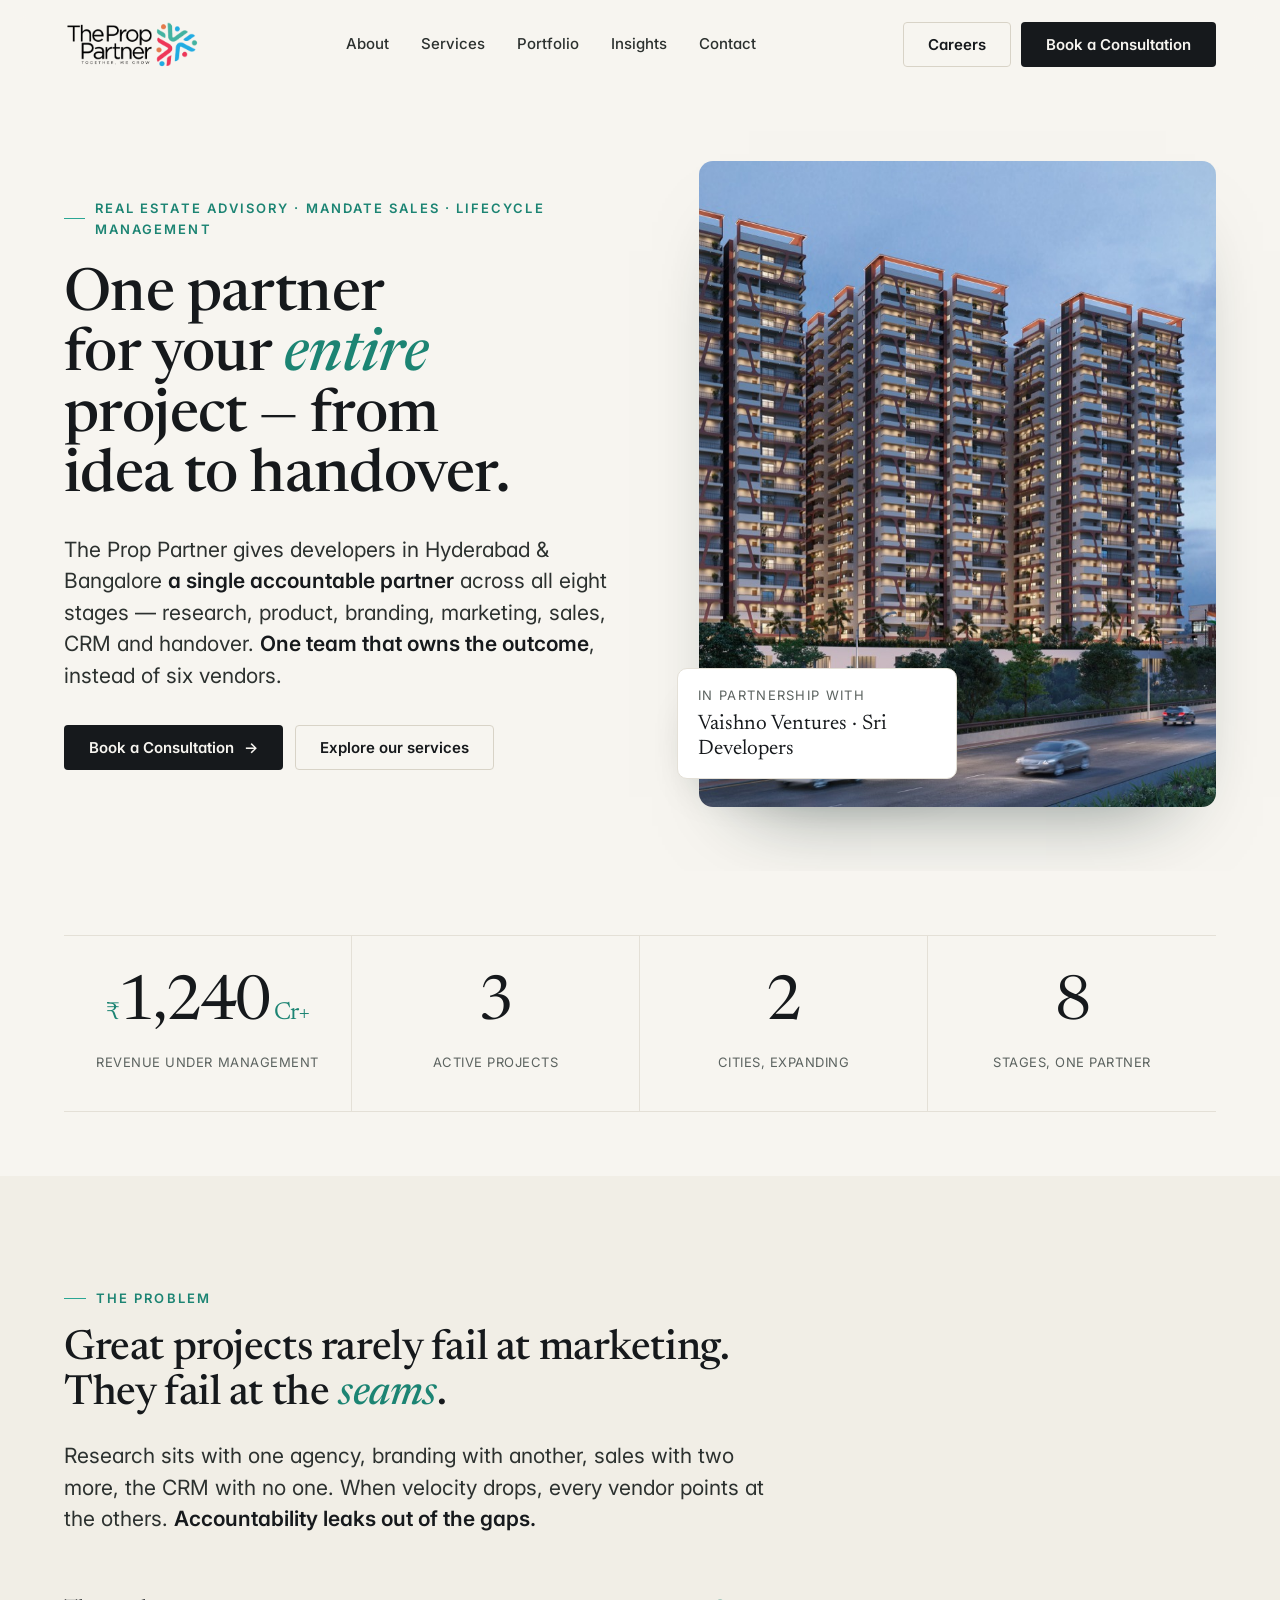
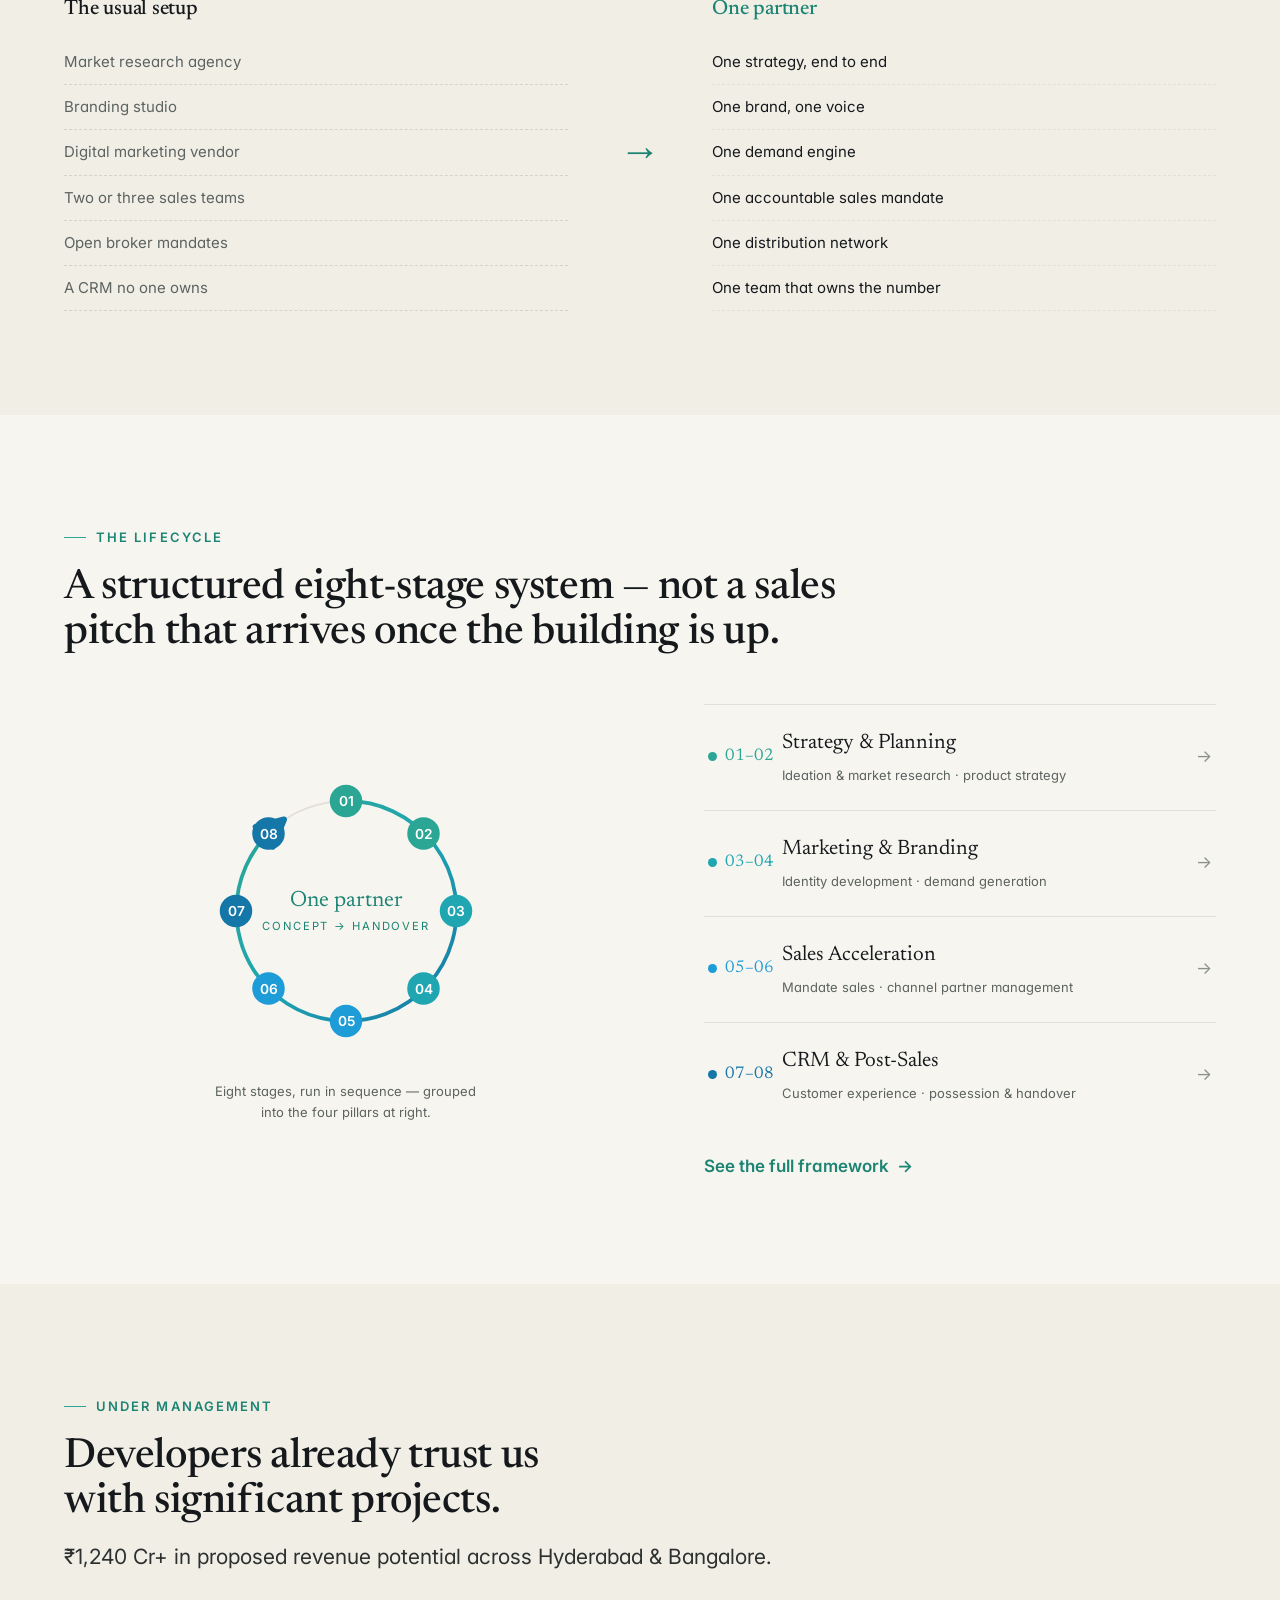
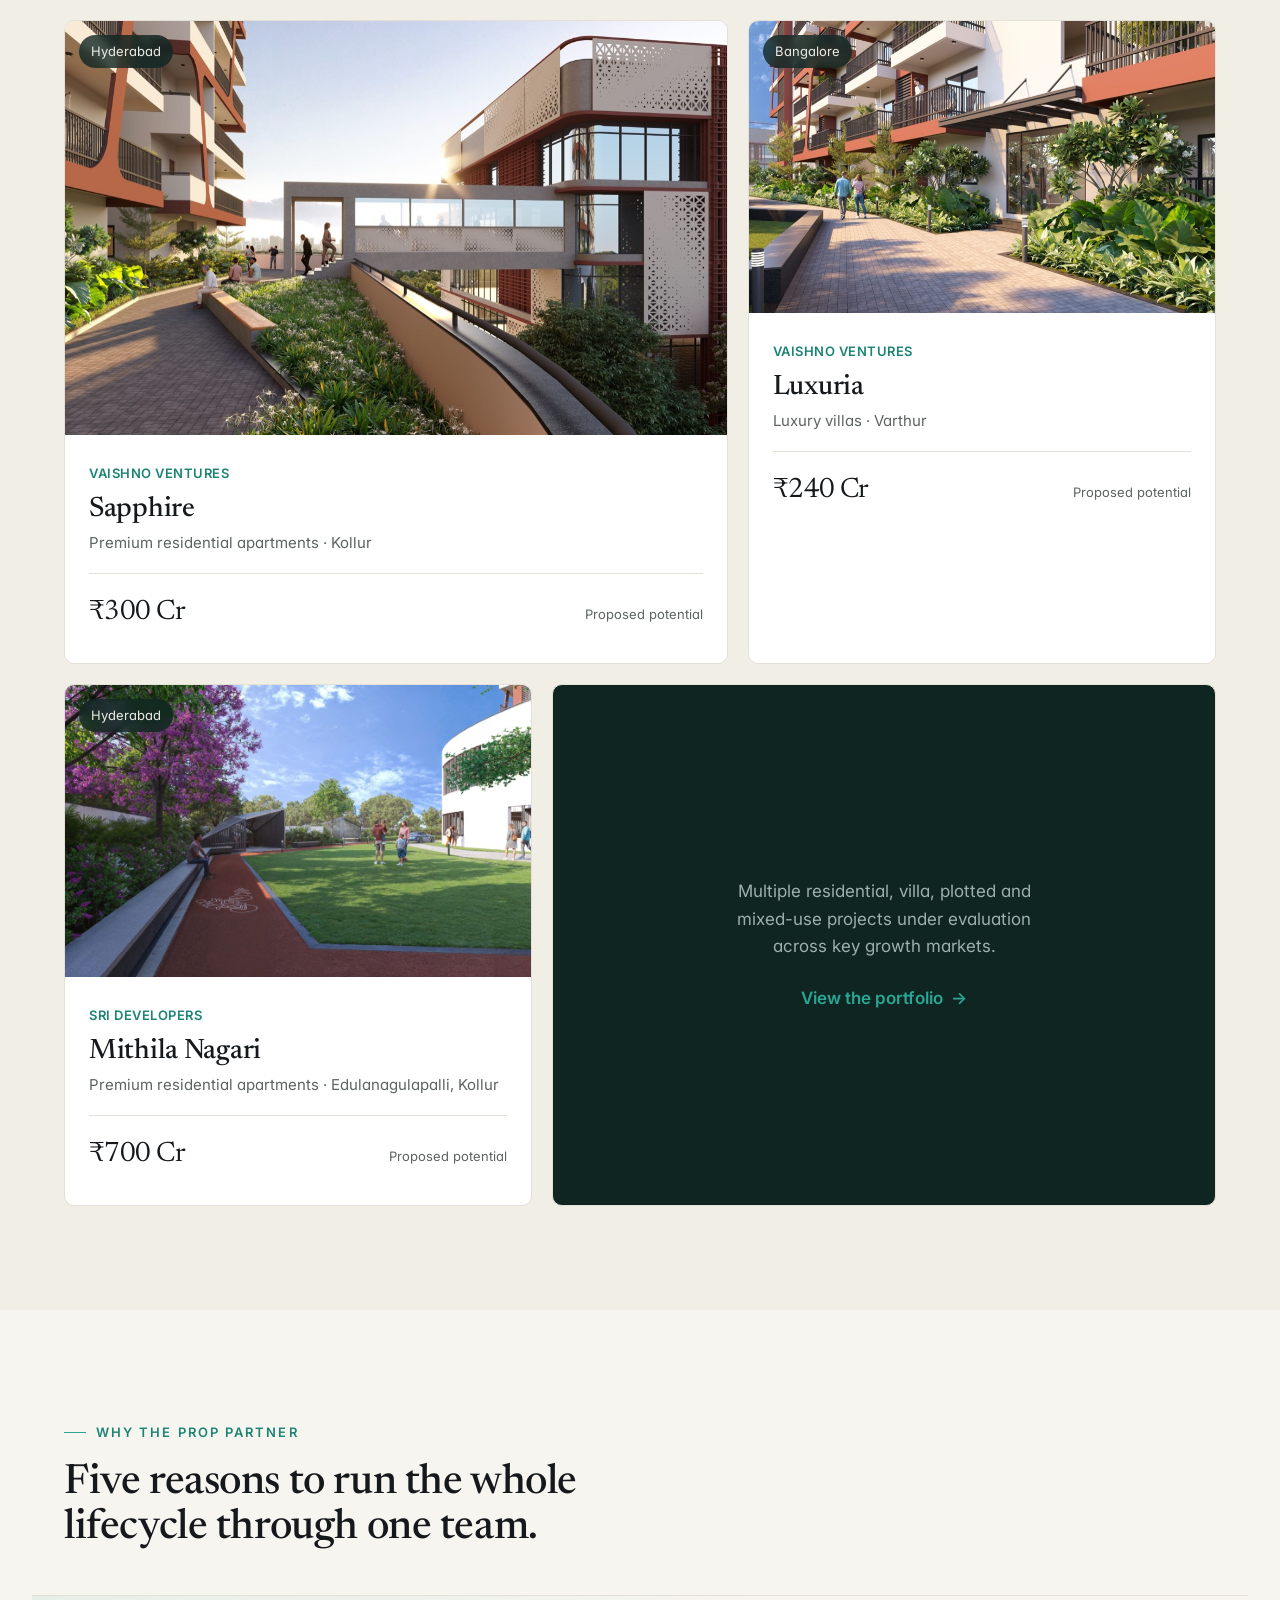
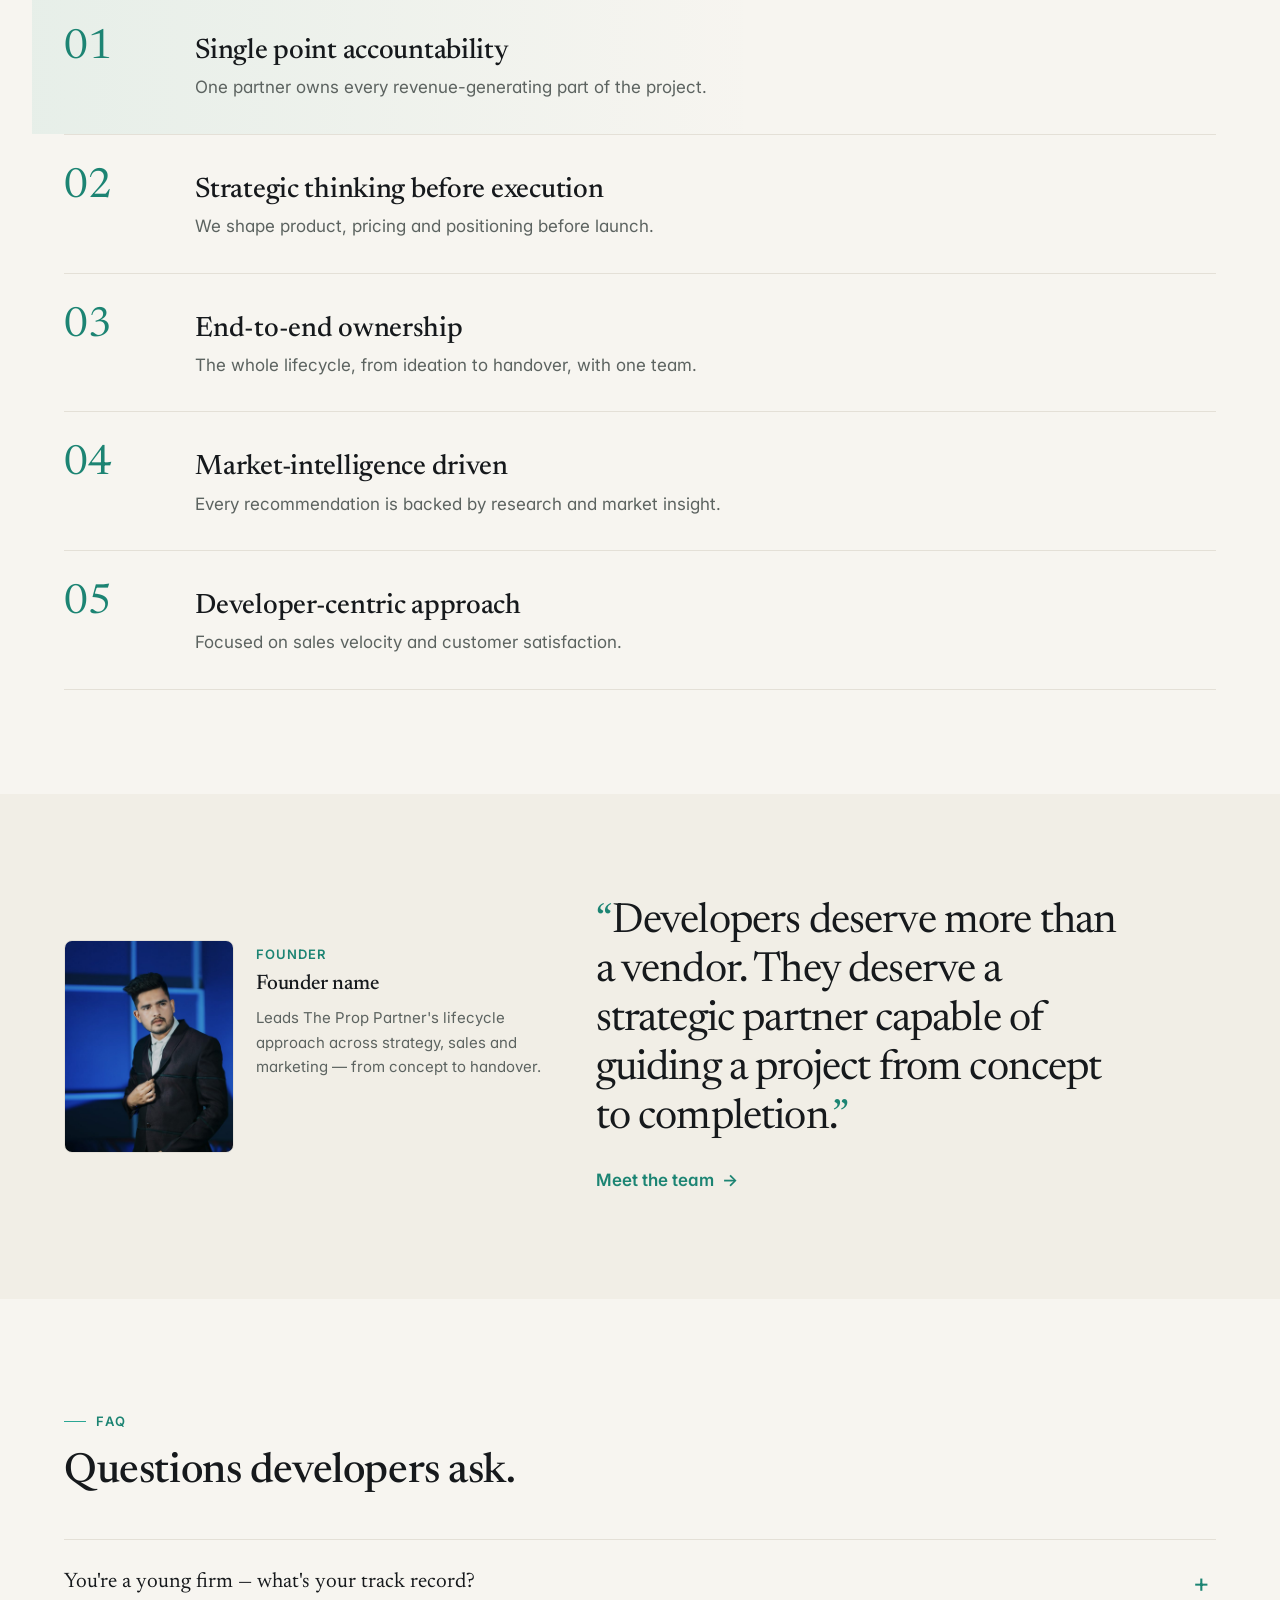
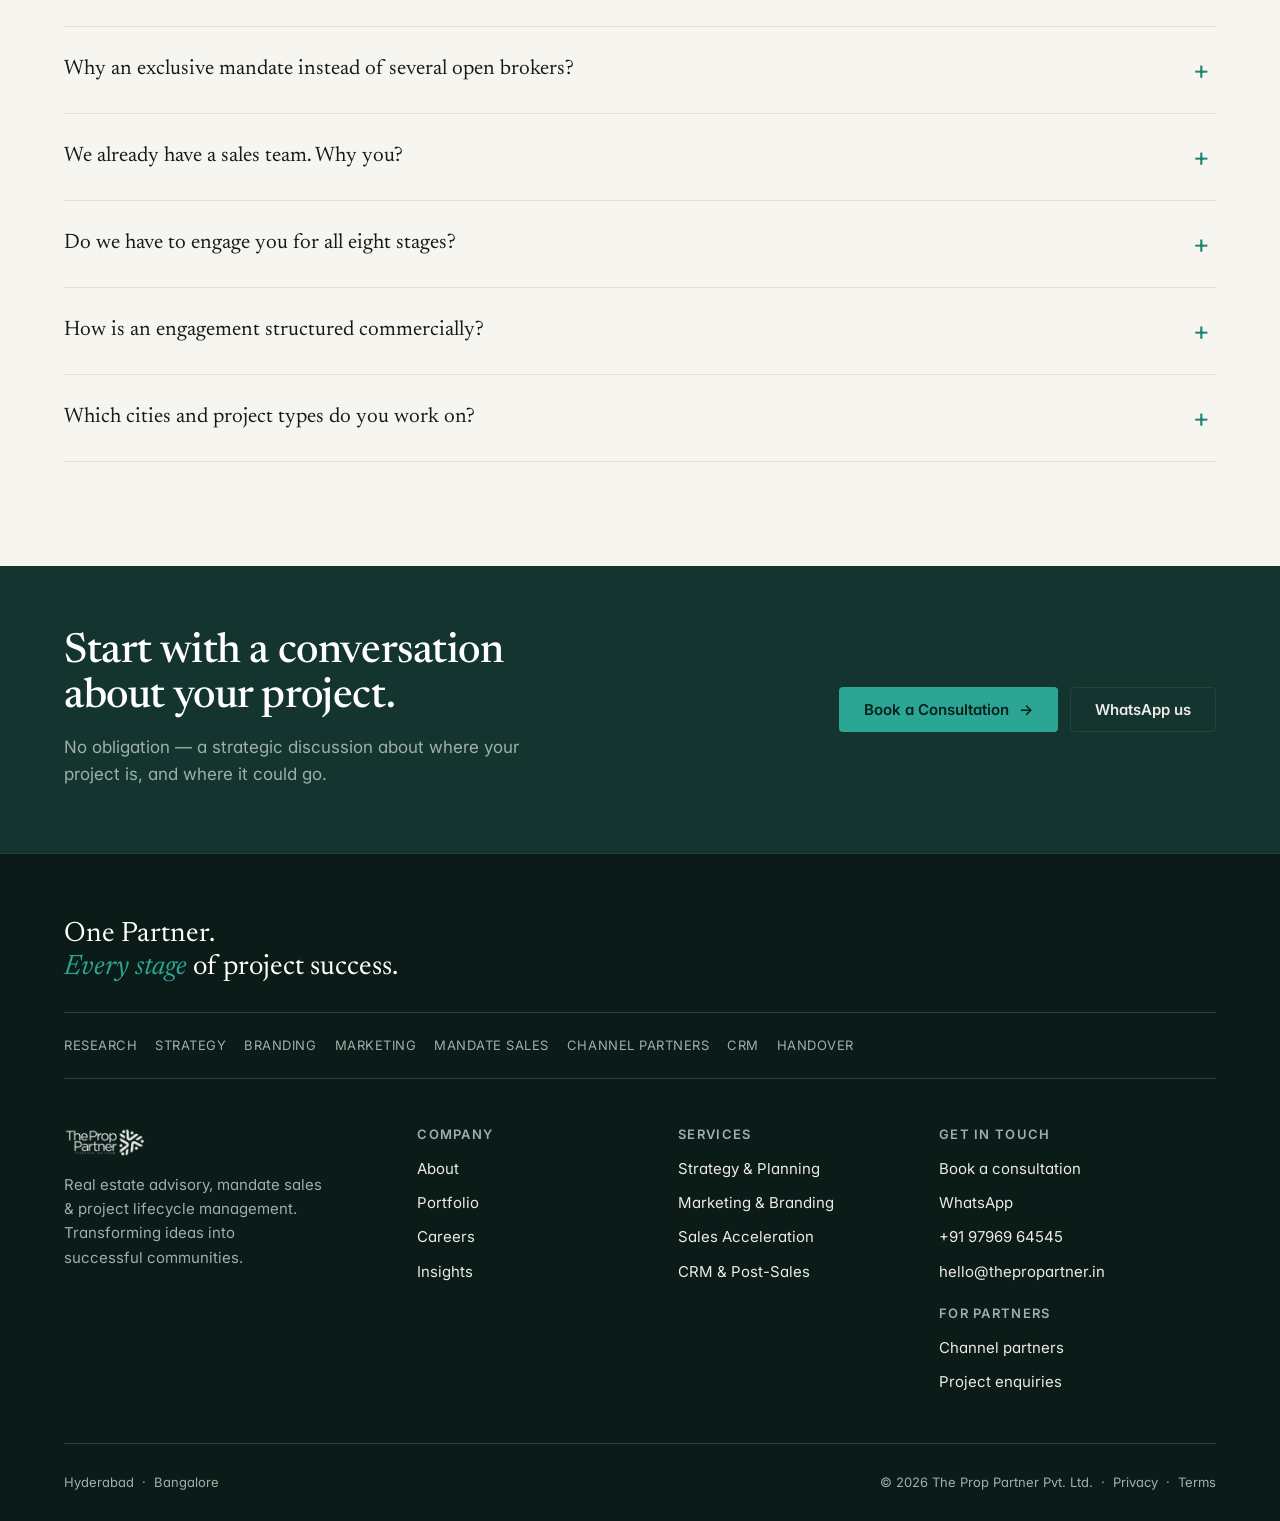
==== commit 00cf996c: "Uploaded files" ====
--- a/index.html
+++ b/index.html
@@ -1,1056 +1,482 @@
 <!doctype html>
 <html lang="en">
-  <head>
-    <meta charset="UTF-8" />
-    <meta name="viewport" content="width=device-width, initial-scale=1.0" />
-    <title>
-      The Prop Partner — Real Estate Advisory &amp; Mandate Sales | Hyderabad
-      &amp; Bangalore
-    </title>
-    <meta
-      name="description"
-      content="Your strategic partner across the entire project lifecycle. The Prop Partner shapes real estate projects from ideation and market research through branding, mandate sales, and handover, as one accountable partner."
-    />
-    <meta name="theme-color" content="#D42A4B" />
-
-    <meta property="og:type" content="website" />
-    <meta
-      property="og:title"
-      content="The Prop Partner — One Partner. Every Stage of Project Success."
-    />
-    <meta
-      property="og:description"
-      content="From the first market study to the final key handover, one accountable partner for your development. Hyderabad &amp; Bangalore."
-    />
-    <meta property="og:image" content="assets/img/logo.png" />
-    <meta name="twitter:card" content="summary_large_image" />
-    <link rel="icon" href="assets/img/logo.png" />
-
-    <link rel="preconnect" href="https://fonts.googleapis.com" />
-    <link rel="preconnect" href="https://fonts.gstatic.com" crossorigin />
-    <link
-      href="https://fonts.googleapis.com/css2?family=Schibsted+Grotesk:wght@500;600;700;800;900&family=Hanken+Grotesk:wght@400;500;600;700&family=Geist+Mono:wght@400;500&display=swap"
-      rel="stylesheet"
-    />
-
-    <link rel="stylesheet" href="assets/css/styles.css" />
-  </head>
-  <body>
-    <a class="skip-link" href="#main">Skip to content</a>
-
-    <!-- ============ Brand motif: the "together, we grow" people-burst ============ -->
-    <svg
-      width="0"
-      height="0"
-      aria-hidden="true"
-      style="position: absolute"
-      focusable="false"
-    >
-      <!-- multicolour, for marks/badges -->
-      <symbol id="burst" viewBox="0 0 100 100">
-        <g>
-          <g transform="rotate(0 50 50)">
-            <circle cx="50" cy="13" r="4.4" fill="#E8385A" />
-            <ellipse cx="50" cy="26" rx="5.4" ry="12" fill="#E8385A" />
-          </g>
-          <g transform="rotate(51.4 50 50)">
-            <circle cx="50" cy="13" r="4.4" fill="#E0703F" />
-            <ellipse cx="50" cy="26" rx="5.4" ry="12" fill="#E0703F" />
-          </g>
-          <g transform="rotate(102.8 50 50)">
-            <circle cx="50" cy="13" r="4.4" fill="#3CB5A0" />
-            <ellipse cx="50" cy="26" rx="5.4" ry="12" fill="#3CB5A0" />
-          </g>
-          <g transform="rotate(154.2 50 50)">
-            <circle cx="50" cy="13" r="4.4" fill="#1FA0DF" />
-            <ellipse cx="50" cy="26" rx="5.4" ry="12" fill="#1FA0DF" />
-          </g>
-          <g transform="rotate(205.6 50 50)">
-            <circle cx="50" cy="13" r="4.4" fill="#E8385A" />
-            <ellipse cx="50" cy="26" rx="5.4" ry="12" fill="#E8385A" />
-          </g>
-          <g transform="rotate(257 50 50)">
-            <circle cx="50" cy="13" r="4.4" fill="#3CB5A0" />
-            <ellipse cx="50" cy="26" rx="5.4" ry="12" fill="#3CB5A0" />
-          </g>
-          <g transform="rotate(308.4 50 50)">
-            <circle cx="50" cy="13" r="4.4" fill="#1FA0DF" />
-            <ellipse cx="50" cy="26" rx="5.4" ry="12" fill="#1FA0DF" />
-          </g>
-        </g>
-      </symbol>
-      <!-- monochrome (currentColor), for large faded section decoration -->
-      <symbol id="burst-mono" viewBox="0 0 100 100">
-        <g fill="currentColor">
-          <g transform="rotate(0 50 50)">
-            <circle cx="50" cy="13" r="4.4" />
-            <ellipse cx="50" cy="26" rx="5.4" ry="12" />
-          </g>
-          <g transform="rotate(51.4 50 50)">
-            <circle cx="50" cy="13" r="4.4" />
-            <ellipse cx="50" cy="26" rx="5.4" ry="12" />
-          </g>
-          <g transform="rotate(102.8 50 50)">
-            <circle cx="50" cy="13" r="4.4" />
-            <ellipse cx="50" cy="26" rx="5.4" ry="12" />
-          </g>
-          <g transform="rotate(154.2 50 50)">
-            <circle cx="50" cy="13" r="4.4" />
-            <ellipse cx="50" cy="26" rx="5.4" ry="12" />
-          </g>
-          <g transform="rotate(205.6 50 50)">
-            <circle cx="50" cy="13" r="4.4" />
-            <ellipse cx="50" cy="26" rx="5.4" ry="12" />
-          </g>
-          <g transform="rotate(257 50 50)">
-            <circle cx="50" cy="13" r="4.4" />
-            <ellipse cx="50" cy="26" rx="5.4" ry="12" />
-          </g>
-          <g transform="rotate(308.4 50 50)">
-            <circle cx="50" cy="13" r="4.4" />
-            <ellipse cx="50" cy="26" rx="5.4" ry="12" />
-          </g>
-        </g>
-      </symbol>
-    </svg>
-
-    <!-- ============================== Header ============================== -->
-    <header class="site-header" id="siteHeader">
-      <div class="container header-inner">
-        <a class="brand" href="#main" aria-label="The Prop Partner, home">
-          <img
-            src="assets/img/logo.png"
-            alt="The Prop Partner"
-            width="150"
-            height="94"
-          />
-        </a>
-        <nav class="primary-nav" aria-label="Primary">
-          <a href="#reveal">About</a>
-          <a href="#lifecycle">Services</a>
-          <a href="#portfolio">Portfolio</a>
-          <a href="#faq">FAQ</a>
-        </nav>
-        <div class="header-actions">
-          <a class="btn btn-primary btn-sm" href="#consult">
-            Book a Consultation
-            <svg
-              class="btn-arrow"
-              viewBox="0 0 16 16"
-              width="14"
-              height="14"
-              aria-hidden="true"
-            >
-              <path
-                d="M3 8h9m0 0-3.5-3.5M12 8l-3.5 3.5"
-                fill="none"
-                stroke="currentColor"
-                stroke-width="1.6"
-                stroke-linecap="round"
-                stroke-linejoin="round"
-              />
-            </svg>
+<head>
+  <meta charset="utf-8">
+  <meta name="viewport" content="width=device-width, initial-scale=1">
+  <script>
+  /* Self-contained reveal-on-scroll. Lives in <head> so it can't be broken by
+     any other script. Sets .js (so content is visible if JS is disabled),
+     then reveals .reveal elements as they enter the viewport. */
+  (function (d) {
+    d.documentElement.classList.add('js');
+    var reduce = window.matchMedia && window.matchMedia('(prefers-reduced-motion: reduce)').matches;
+    function run() {
+      var els = d.querySelectorAll('.reveal:not(.in)'), vh = window.innerHeight, i;
+      for (i = 0; i < els.length; i++) {
+        var r = els[i].getBoundingClientRect();
+        if (r.top < vh * 0.9 && r.bottom > 0) els[i].classList.add('in');
+      }
+    }
+    function start() {
+      if (reduce) {
+        var all = d.querySelectorAll('.reveal'), i;
+        for (i = 0; i < all.length; i++) all[i].classList.add('in');
+        return;
+      }
+      run();
+      var ticking = false;
+      window.addEventListener('scroll', function () {
+        if (!ticking) { ticking = true; requestAnimationFrame(function () { run(); ticking = false; }); }
+      }, { passive: true });
+      window.addEventListener('resize', run, { passive: true });
+      window.addEventListener('load', run);
+    }
+    if (d.readyState !== 'loading') start();
+    else d.addEventListener('DOMContentLoaded', start);
+  })(document);
+  </script>
+  <title>The Prop Partner — Real Estate Mandate &amp; Project Lifecycle Partner, Hyderabad &amp; Bangalore</title>
+  <meta name="description" content="One accountable partner across the entire project lifecycle — from market research and product strategy to mandate sales, CRM and handover. Advisory for developers in Hyderabad &amp; Bangalore.">
+  <link rel="canonical" href="https://www.thepropartner.in/">
+
+  <!-- Open Graph / social (first impression in WhatsApp & pitch emails) -->
+  <meta property="og:type" content="website">
+  <meta property="og:site_name" content="The Prop Partner">
+  <meta property="og:title" content="The Prop Partner — Real Estate Mandate &amp; Project Lifecycle Partner, Hyderabad &amp; Bangalore">
+  <meta property="og:description" content="One accountable partner across the entire project lifecycle — from market research and product strategy to mandate sales, CRM and handover. Advisory for developers in Hyderabad &amp; Bangalore.">
+  <meta property="og:image" content="https://www.thepropartner.in/assets/img/og-default.jpg">
+  <meta property="og:url" content="https://www.thepropartner.in/">
+  <meta name="twitter:card" content="summary_large_image">
+  <meta name="twitter:title" content="The Prop Partner — Real Estate Mandate &amp; Project Lifecycle Partner, Hyderabad &amp; Bangalore">
+  <meta name="twitter:description" content="One accountable partner across the entire project lifecycle — from market research and product strategy to mandate sales, CRM and handover. Advisory for developers in Hyderabad &amp; Bangalore.">
+  <meta name="twitter:image" content="https://www.thepropartner.in/assets/img/og-default.jpg">
+  <meta name="theme-color" content="#0E2522">
+
+  <link rel="icon" href="/assets/img/favicon.svg" type="image/svg+xml">
+  <link rel="preconnect" href="https://fonts.googleapis.com">
+  <link rel="preconnect" href="https://fonts.gstatic.com" crossorigin>
+  <link href="https://fonts.googleapis.com/css2?family=Inter:wght@400;500;600;700&family=Newsreader:ital,opsz,wght@0,6..72,400;0,6..72,500;0,6..72,600;1,6..72,400;1,6..72,500&display=swap" rel="stylesheet">
+  <link rel="stylesheet" href="/assets/css/styles.css">
+  <script type="application/ld+json">
+{"@context":"https://schema.org","@type":"RealEstateAgent","name":"The Prop Partner",
+"description":"Real estate advisory, mandate sales and project lifecycle management for developers across Hyderabad and Bangalore.",
+"url":"https://www.thepropartner.in","areaServed":["Hyderabad","Bangalore"],
+"slogan":"One Partner. Every Stage of Project Success.","email":"hello@thepropartner.in","telephone":"+91-97969-64545"}
+</script>
+</head>
+<body data-page="home">
+  <div class="scroll-progress" aria-hidden="true"></div>
+  <a href="#main" class="btn btn--primary" style="position:absolute;left:-9999px;top:8px;z-index:100" onfocus="this.style.left='8px'" onblur="this.style.left='-9999px'">Skip to content</a>
+  <header class="site-header">
+    <div class="container container--wide nav">
+      <a href="/" class="brand" aria-label="The Prop Partner — home">
+        <img src="/assets/img/logo-prop-partner.png" alt="The Prop Partner" width="170" height="44">
+      </a>
+
+      <nav class="nav__links" aria-label="Primary">
+        <a class="nav__link" data-nav="about" href="/about.html">About</a>
+        <span class="has-menu">
+          <a class="nav__link" data-nav="services" href="/services.html">Services</a>
+          <span class="menu" role="menu">
+            <a href="/services/strategy-planning.html"><span class="m-title">Strategy &amp; Planning</span><span class="m-sub">Research · product · pricing</span></a>
+            <a href="/services/marketing-branding.html"><span class="m-title">Marketing &amp; Branding</span><span class="m-sub">Identity · demand generation</span></a>
+            <a href="/services/sales-acceleration.html"><span class="m-title">Sales Acceleration</span><span class="m-sub">Mandate sales · channel partners</span></a>
+            <a href="/services/crm-post-sales.html"><span class="m-title">CRM &amp; Post-Sales</span><span class="m-sub">Customer journey · handover</span></a>
+          </span>
+        </span>
+        <a class="nav__link" data-nav="portfolio" href="/portfolio.html">Portfolio</a>
+        <a class="nav__link" data-nav="insights" href="/insights.html">Insights</a>
+        <a class="nav__link" data-nav="contact" href="/contact.html">Contact</a>
+      </nav>
+
+      <div class="nav__cta">
+        <a class="btn btn--ghost" href="/careers.html">Careers</a>
+        <a class="btn btn--primary" href="/contact.html">Book a Consultation</a>
+        <button class="nav__toggle" aria-label="Menu" aria-expanded="false" aria-controls="mobileNav"><span></span></button>
+      </div>
+    </div>
+  </header>
+
+  <div class="mobile-nav" id="mobileNav">
+    <a href="/about.html">About</a>
+    <details>
+      <summary><a href="/services.html" style="border:0;padding:0">Services</a></summary>
+      <div class="sub">
+        <a href="/services/strategy-planning.html">Strategy &amp; Planning</a>
+        <a href="/services/marketing-branding.html">Marketing &amp; Branding</a>
+        <a href="/services/sales-acceleration.html">Sales Acceleration</a>
+        <a href="/services/crm-post-sales.html">CRM &amp; Post-Sales</a>
+      </div>
+    </details>
+    <a href="/portfolio.html">Portfolio</a>
+    <a href="/insights.html">Insights</a>
+    <a href="/careers.html">Careers</a>
+    <a href="/contact.html">Contact</a>
+    <a class="btn btn--primary" style="margin-top:24px;width:100%" href="/contact.html">Book a Consultation</a>
+  </div>
+
+  <main id="main">
+
+  <!-- 1. HERO — split: clear copy left, premium visual right -->
+  <section class="hero">
+    <div class="container container--wide hero__grid">
+      <div class="hero__text">
+        <span class="eyebrow hero__kicker">Real estate advisory · Mandate sales · Lifecycle management</span>
+        <h1 class="reveal">One partner for your <span class="accent">entire</span> project — from idea to handover.</h1>
+        <p class="lead hero__sub reveal" data-d="1">The Prop Partner gives developers in Hyderabad &amp; Bangalore <strong>a single accountable partner</strong> across all eight stages — research, product, branding, marketing, sales, CRM and handover. <strong>One team that owns the outcome</strong>, instead of six vendors.</p>
+        <div class="hero__cta reveal" data-d="2">
+          <a class="btn btn--primary" href="/contact.html">Book a Consultation <span class="arr">→</span></a>
+          <a class="btn btn--ghost" href="/services.html">Explore our services</a>
+        </div>
+      </div>
+      <div class="hero__media reveal" data-d="1">
+        <img src="/assets/img/hero-visual.jpg" alt="A premium residential development under The Prop Partner management" width="900" height="1120">
+        <div class="hero__chip">
+          <span class="hero__chip-k">In partnership with</span>
+          <span class="hero__chip-v">Vaishno Ventures · Sri Developers</span>
+        </div>
+      </div>
+    </div>
+  </section>
+
+  <!-- 2. MOMENTUM STATS -->
+  <section class="section--tight">
+    <div class="container container--wide">
+      <div class="stats reveal">
+        <div class="stat"><span class="stat__n num"><span class="unit">₹</span><span data-count="1240">1,240</span><span class="unit"> Cr+</span></span><div class="stat__l">Revenue under management</div></div>
+        <div class="stat"><span class="stat__n num"><span data-count="3">3</span></span><div class="stat__l">Active projects</div></div>
+        <div class="stat"><span class="stat__n num"><span data-count="2">2</span></span><div class="stat__l">Cities, expanding</div></div>
+        <div class="stat"><span class="stat__n num"><span data-count="8">8</span></span><div class="stat__l">Stages, one partner</div></div>
+      </div>
+    </div>
+  </section>
+
+  <!-- 3. PROBLEM → REVEAL -->
+  <section class="section panel">
+    <div class="container container--wide split">
+      <div class="split__label"><span class="eyebrow">The problem</span></div>
+      <div>
+        <h2 class="reveal">Great projects rarely fail at marketing.<br>They fail at the <span class="accent">seams</span>.</h2>
+        <p class="lead reveal mt-3">Research sits with one agency, branding with another, sales with two more, the CRM with no one. When velocity drops, every vendor points at the others. <strong>Accountability leaks out of the gaps.</strong></p>
+
+        <div class="vs reveal mt-5">
+          <div class="vs__col vs__col--six">
+            <h3>The usual setup</h3>
+            <ul class="vs__list">
+              <li>Market research agency</li>
+              <li>Branding studio</li>
+              <li>Digital marketing vendor</li>
+              <li>Two or three sales teams</li>
+              <li>Open broker mandates</li>
+              <li>A CRM no one owns</li>
+            </ul>
+          </div>
+          <div class="vs__arrow" aria-hidden="true">→</div>
+          <div class="vs__col vs__col--one">
+            <h3>One partner</h3>
+            <ul class="vs__list">
+              <li>One strategy, end to end</li>
+              <li>One brand, one voice</li>
+              <li>One demand engine</li>
+              <li>One accountable sales mandate</li>
+              <li>One distribution network</li>
+              <li>One team that owns the number</li>
+            </ul>
+          </div>
+        </div>
+      </div>
+    </div>
+  </section>
+
+  <!-- 4. LIFECYCLE — signature orbit -->
+  <section class="section lifecycle">
+    <div class="container container--wide">
+      <div class="split" style="margin-bottom:48px">
+        <div class="split__label"><span class="eyebrow">The lifecycle</span></div>
+        <div>
+          <h2 class="reveal" style="max-width:40ch">A structured eight-stage system — not a sales pitch that arrives once the building is up.</h2>
+        </div>
+      </div>
+
+      <div class="orbit">
+        <div class="orbit__stage reveal" role="img" aria-label="The eight-stage lifecycle runs clockwise from ideation to handover, grouped into four service pillars.">
+          <svg viewBox="0 0 240 240">
+            <defs>
+              <linearGradient id="lcg" x1="0" y1="0" x2="1" y2="1">
+                <stop offset="0" stop-color="#2BA694"/><stop offset="0.5" stop-color="#1FA6B0"/><stop offset="1" stop-color="#1577A8"/>
+              </linearGradient>
+              <marker id="lcarrow" markerWidth="9" markerHeight="9" refX="4.5" refY="4.5" orient="auto">
+                <path d="M1 1 L8 4.5 L1 8" fill="none" stroke="#1577A8" stroke-width="1.6" stroke-linecap="round" stroke-linejoin="round"/>
+              </marker>
+            </defs>
+            <!-- faint full ring -->
+            <circle class="ring" cx="120" cy="120" r="88"/>
+            <!-- directional progress arc: ideation (top) clockwise to handover -->
+            <path class="arc" stroke="url(#lcg)" marker-end="url(#lcarrow)" d="M120 32 A88 88 0 1 1 62.5 53.7"/>
+            <!-- 8 numbered stage nodes, coloured by pillar -->
+            <g class="nodes" font-family="Inter, sans-serif" font-size="11" font-weight="600" fill="#fff" text-anchor="middle">
+              <g><circle class="node" cx="120" cy="32"  r="13" fill="#2BA694"/><text x="120" y="36">01</text></g>
+              <g><circle class="node" cx="182" cy="58"  r="13" fill="#2BA694"/><text x="182" y="62">02</text></g>
+              <g><circle class="node" cx="208" cy="120" r="13" fill="#1FA6B0"/><text x="208" y="124">03</text></g>
+              <g><circle class="node" cx="182" cy="182" r="13" fill="#1FA6B0"/><text x="182" y="186">04</text></g>
+              <g><circle class="node" cx="120" cy="208" r="13" fill="#1E9CD7"/><text x="120" y="212">05</text></g>
+              <g><circle class="node" cx="58"  cy="182" r="13" fill="#1E9CD7"/><text x="58"  y="186">06</text></g>
+              <g><circle class="node" cx="32"  cy="120" r="13" fill="#1577A8"/><text x="32"  y="124">07</text></g>
+              <g><circle class="node" cx="58"  cy="58"  r="13" fill="#1577A8"/><text x="58"  y="62">08</text></g>
+            </g>
+            <text x="120" y="116" text-anchor="middle" class="orbit__center" font-size="18" fill="#1C8473">One partner</text>
+            <text x="120" y="135" text-anchor="middle" font-family="Inter, sans-serif" font-size="9" letter-spacing="1.5" fill="#1C8473">CONCEPT&#160;→&#160;HANDOVER</text>
+          </svg>
+          <p class="orbit__cap">Eight stages, run in sequence — grouped into the four pillars at right.</p>
+        </div>
+
+        <div class="pillars">
+          <a class="pillar reveal" data-p="1" href="/services/strategy-planning.html">
+            <span class="pillar__n">01–02</span>
+            <span><span class="pillar__t">Strategy &amp; Planning</span><span class="pillar__s">Ideation &amp; market research · product strategy</span></span>
+            <span class="arr">→</span>
           </a>
-          <button
-            class="nav-toggle"
-            id="navToggle"
-            aria-expanded="false"
-            aria-controls="mobileNav"
-            aria-label="Open menu"
-          >
-            <span></span><span></span><span></span>
-          </button>
-        </div>
-      </div>
-      <div class="mobile-nav" id="mobileNav" hidden>
-        <nav aria-label="Mobile">
-          <a href="#reveal">About</a>
-          <a href="#lifecycle">Services</a>
-          <a href="#portfolio">Portfolio</a>
-          <a href="#why">Why us</a>
-          <a href="#faq">FAQ</a>
-        </nav>
-        <div class="mobile-nav-cta">
-          <a class="btn btn-primary" href="#consult">Book a Consultation</a>
-          <a class="btn btn-ghost" href="#consult">WhatsApp us</a>
-        </div>
-      </div>
-    </header>
-
-    <main id="main">
-      <!-- ============================== Hero (light) ============================== -->
-      <section class="sec sec--light hero" aria-labelledby="hero-title">
-        <!-- <svg class="sec-burst burst--hero" aria-hidden="true"><use href="#burst-mono"/></svg> -->
-        <div class="container hero-grid">
-          <div class="hero-content">
-            <p class="kicker" data-reveal>
-              Real estate advisory &amp; mandate sales · Hyderabad &amp;
-              Bangalore
-            </p>
-            <h1 id="hero-title" class="hero-title" data-reveal>
-              One partner, <span class="accent">every stage.</span>
-            </h1>
-            <p class="hero-sub" data-reveal>
-              We shape your project before the market sees it, then run every
-              stage, ideation to handover, as one accountable team.
-            </p>
-            <div class="hero-actions" data-reveal>
-              <a class="btn btn-primary btn-lg" href="#consult">
-                Book a Consultation
-                <svg
-                  class="btn-arrow"
-                  viewBox="0 0 16 16"
-                  width="15"
-                  height="15"
-                  aria-hidden="true"
-                >
-                  <path
-                    d="M3 8h9m0 0-3.5-3.5M12 8l-3.5 3.5"
-                    fill="none"
-                    stroke="currentColor"
-                    stroke-width="1.6"
-                    stroke-linecap="round"
-                    stroke-linejoin="round"
-                  />
-                </svg>
-              </a>
-              <a class="link-arrow hero-link" href="#lifecycle"
-                >See the eight-stage lifecycle
-                <span aria-hidden="true">→</span></a
-              >
-            </div>
-          </div>
-
-          <figure class="hero-figure" data-reveal>
-            <span class="hero-figure-frame">
-              <img
-                src="https://images.unsplash.com/photo-1486406146926-c627a92ad1ab?auto=format&fit=crop&w=1400&q=80"
-                alt="A modern residential tower against a clear sky, the kind of development The Prop Partner takes to market"
-                width="1400"
-                height="1800"
-                loading="eager"
-                fetchpriority="high"
-              />
-            </span>
-            <span class="hero-seal" aria-hidden="true"
-              ><svg class="burst-mark"><use href="#burst" /></svg
-            ></span>
-          </figure>
-        </div>
-
-        <div class="discipline-band" aria-label="The eight disciplines we run">
-          <div class="container discipline-track">
-            <span>Research</span><i>·</i><span>Strategy</span><i>·</i
-            ><span>Branding</span><i>·</i> <span>Marketing</span><i>·</i
-            ><span>Mandate Sales</span><i>·</i><span>Channel Partners</span
-            ><i>·</i> <span>CRM</span><i>·</i><span>Handover</span>
-          </div>
-        </div>
-      </section>
-
-      <!-- ============================== Momentum (coral drench) ============================== -->
-      <section class="sec sec--coral stats" aria-label="The firm at a glance">
-        <svg class="sec-burst burst--br" aria-hidden="true">
-          <use href="#burst-mono" />
-        </svg>
-        <div class="container">
-          <p class="kicker on-coral" data-reveal>
-            Current portfolio · trusted across high-growth markets
-          </p>
-          <div class="stats-grid">
-            <div class="stat" data-reveal>
-              <span class="stat-num"
-                ><span class="stat-cur">₹</span>1,240<span class="stat-unit"
-                  >Cr+</span
-                ></span
-              >
-              <span class="stat-label"
-                >Revenue potential <em>under management</em></span
-              >
-            </div>
-            <div class="stat" data-reveal>
-              <span class="stat-num">3</span>
-              <span class="stat-label">Active project mandates</span>
-            </div>
-            <div class="stat" data-reveal>
-              <span class="stat-num">2</span>
-              <span class="stat-label">Cities · Hyderabad &amp; Bangalore</span>
-            </div>
-            <div class="stat" data-reveal>
-              <span class="stat-num">8</span>
-              <span class="stat-label">Stages, one accountable team</span>
-            </div>
-          </div>
-        </div>
-      </section>
-
-      <!-- ============================== Problem / tension (dark) ============================== -->
-      <section class="sec sec--dark problem" aria-labelledby="problem-title">
-        <div class="container">
-          <div class="problem-grid">
-            <div>
-              <p class="kicker on-dark" data-reveal>The problem</p>
-              <h2 id="problem-title" data-reveal>
-                Great projects rarely fail at sales. They fail at
-                <span class="accent">coordination.</span>
-              </h2>
-            </div>
-            <div class="problem-body" data-reveal>
-              <p>
-                Most developers run a project through six vendors: one for
-                research, another for branding, a digital agency, a sales team
-                or two, a handful of open broker mandates, and a CRM nobody
-                really owns. Each does its piece. None owns the result.
-              </p>
-              <p>
-                When bookings stall, every vendor points at the one before it,
-                and the developer carries the risk alone. The work that decides
-                whether a project sells happens before any of them arrive.
-              </p>
-            </div>
-          </div>
-
-          <div class="contrast">
-            <div class="contrast-side six" data-reveal>
-              <span class="contrast-tag">The usual way</span>
-              <ul class="vendor-list">
-                <li>Research agency</li>
-                <li>Branding studio</li>
-                <li>Digital marketing</li>
-                <li>Sales team(s)</li>
-                <li>Open broker mandates</li>
-                <li>An unowned CRM</li>
-              </ul>
-              <p class="contrast-foot">
-                Six contracts. Six invoices. No single owner.
-              </p>
-            </div>
-            <div class="contrast-arrow" aria-hidden="true">
-              <svg viewBox="0 0 60 24" width="60" height="24">
-                <path
-                  d="M2 12h54m0 0-8-7m8 7-8 7"
-                  fill="none"
-                  stroke="currentColor"
-                  stroke-width="2"
-                  stroke-linecap="round"
-                  stroke-linejoin="round"
-                />
-              </svg>
-            </div>
-            <div class="contrast-side one" data-reveal>
-              <span class="contrast-tag on-coral">With The Prop Partner</span>
-              <svg class="burst-mark lg" aria-hidden="true">
-                <use href="#burst" />
-              </svg>
-              <p>One partner. One accountable team across all eight stages.</p>
-            </div>
-          </div>
-        </div>
-      </section>
-
-      <!-- ============================== Reveal (light) ============================== -->
-      <section
-        class="sec sec--light reveal-sec"
-        id="reveal"
-        aria-labelledby="reveal-title"
-      >
-        <div class="container reveal-inner">
-          <p class="kicker" data-reveal>The model</p>
-          <h2 id="reveal-title" class="big-statement" data-reveal>
-            We take the whole mandate, and the
-            <span class="accent">accountability</span> that comes with it.
-          </h2>
-          <div class="reveal-cols">
-            <p data-reveal>
-              The Prop Partner is a single strategic partner from concept to
-              completion. We engage before the building is designed, when
-              research and product decisions still shape what the market will
-              pay, and we stay through to the moment your buyers collect their
-              keys.
-            </p>
-            <p data-reveal>
-              One team. One point of accountability. Outcomes you can measure at
-              every stage, instead of a chain of vendors each defending their
-              own slice. That is the difference between hiring help and gaining
-              a partner.
-            </p>
-          </div>
-          <a class="link-arrow" href="#lifecycle" data-reveal
-            >Explore the lifecycle <span aria-hidden="true">→</span></a
-          >
-        </div>
-      </section>
-
-      <!-- ============================== Lifecycle (dark, signature) ============================== -->
-      <section
-        class="sec sec--dark lifecycle"
-        id="lifecycle"
-        aria-labelledby="lifecycle-title"
-      >
-        <div class="container">
-          <div class="lifecycle-head">
-            <div>
-              <p class="kicker on-dark" data-reveal>
-                The eight-stage lifecycle
-              </p>
-              <h2 id="lifecycle-title" data-reveal>
-                A structured system, not a sales pitch with
-                <span class="accent">extra steps.</span>
-              </h2>
-            </div>
-            <p class="lifecycle-intro" data-reveal>
-              Eight stages, grouped into four service pillars. The first two,
-              where most firms never get involved, are where a project is won or
-              lost.
-            </p>
-          </div>
-
-          <div class="journey" role="list">
-            <article
-              class="pillar"
-              data-pillar="teal"
-              data-reveal
-              role="listitem"
-            >
-              <header class="pillar-head">
-                <span class="pillar-dot"></span>
-                <h3>Strategy &amp; Planning</h3>
-              </header>
-              <p class="pillar-line">
-                Get the project right before the market ever sees it.
-              </p>
-              <ol class="stages">
-                <li class="stage wedge">
-                  <span class="stage-code">01</span
-                  ><span class="stage-name">Ideation &amp; Market Research</span
-                  ><span class="stage-flag">Where we start</span>
-                </li>
-                <li class="stage wedge">
-                  <span class="stage-code">02</span
-                  ><span class="stage-name"
-                    >Product Strategy &amp; Planning</span
-                  >
-                </li>
-              </ol>
-              <!-- this pillar's two stages are the wedge; flag rendered as an absolute badge -->
-            </article>
-            <article
-              class="pillar"
-              data-pillar="orange"
-              data-reveal
-              role="listitem"
-            >
-              <header class="pillar-head">
-                <span class="pillar-dot"></span>
-                <h3>Marketing &amp; Branding</h3>
-              </header>
-              <p class="pillar-line">
-                Build a brand that stands out, and demand that converts.
-              </p>
-              <ol class="stages">
-                <li class="stage">
-                  <span class="stage-code">03</span
-                  ><span class="stage-name">Branding &amp; Identity</span>
-                </li>
-                <li class="stage">
-                  <span class="stage-code">04</span
-                  ><span class="stage-name"
-                    >Marketing &amp; Demand Generation</span
-                  >
-                </li>
-              </ol>
-            </article>
-            <article
-              class="pillar"
-              data-pillar="blue"
-              data-reveal
-              role="listitem"
-            >
-              <header class="pillar-head">
-                <span class="pillar-dot"></span>
-                <h3>Sales Acceleration</h3>
-              </header>
-              <p class="pillar-line">
-                Move inventory through structured sales and a strong channel
-                network.
-              </p>
-              <ol class="stages">
-                <li class="stage">
-                  <span class="stage-code">05</span
-                  ><span class="stage-name"
-                    >Mandate Sales &amp; Distribution</span
-                  >
-                </li>
-                <li class="stage">
-                  <span class="stage-code">06</span
-                  ><span class="stage-name">Channel Partner Management</span>
-                </li>
-              </ol>
-            </article>
-            <article
-              class="pillar"
-              data-pillar="coral"
-              data-reveal
-              role="listitem"
-            >
-              <header class="pillar-head">
-                <span class="pillar-dot"></span>
-                <h3>CRM &amp; Post-Sales</h3>
-              </header>
-              <p class="pillar-line">
-                Carry the buyer from enquiry to registration, and on to
-                handover.
-              </p>
-              <ol class="stages">
-                <li class="stage">
-                  <span class="stage-code">07</span
-                  ><span class="stage-name">CRM &amp; Customer Experience</span>
-                </li>
-                <li class="stage">
-                  <span class="stage-code">08</span
-                  ><span class="stage-name">Possession &amp; Handover</span>
-                </li>
-              </ol>
-            </article>
-          </div>
-          <a class="btn btn-on-dark btn-lg" href="#consult" data-reveal
-            >See how the lifecycle fits your project</a
-          >
-        </div>
-      </section>
-
-      <!-- ============================== Portfolio (light gray) ============================== -->
-      <section
-        class="sec sec--gray portfolio"
-        id="portfolio"
-        aria-labelledby="portfolio-title"
-      >
-        <div class="container">
-          <div class="portfolio-head">
-            <div>
-              <p class="kicker" data-reveal>Current portfolio</p>
-              <h2 id="portfolio-title" data-reveal>
-                Developers already trust us with
-                <span class="accent">significant projects.</span>
-              </h2>
-            </div>
-            <p data-reveal>
-              Three live mandates across Hyderabad and Bangalore, with the
-              developers named, because the relationship is the proof.
-            </p>
-          </div>
-
-          <div class="project-grid">
-            <article class="project-card" data-reveal>
-              <div class="project-media">
-                <img
-                  src="https://images.unsplash.com/photo-1600607687939-ce8a6c25118c?auto=format&fit=crop&w=900&q=80"
-                  alt="Premium residential apartment interiors, representative of the Sapphire development"
-                  loading="lazy"
-                  width="900"
-                  height="600"
-                />
-              </div>
-              <div class="project-body">
-                <div class="project-top">
-                  <h3>Sapphire</h3>
-                  <span class="project-pot">₹300 Cr <em>potential</em></span>
-                </div>
-                <p class="project-dev">Vaishno Ventures · Kollur, Hyderabad</p>
-                <p class="project-desc">
-                  Premium residential apartments in one of Hyderabad's
-                  fastest-moving growth corridors.
-                </p>
-                <span class="project-type">Premium residential</span>
-              </div>
-            </article>
-            <article class="project-card" data-reveal>
-              <div class="project-media">
-                <img
-                  src="https://images.unsplash.com/photo-1582407947304-fd86f028f716?auto=format&fit=crop&w=900&q=80"
-                  alt="A luxury villa with a landscaped pool, representative of the Luxuria development"
-                  loading="lazy"
-                  width="900"
-                  height="600"
-                />
-              </div>
-              <div class="project-body">
-                <div class="project-top">
-                  <h3>Luxuria</h3>
-                  <span class="project-pot">₹240 Cr <em>potential</em></span>
-                </div>
-                <p class="project-dev">Vaishno Ventures · Varthur, Bangalore</p>
-                <p class="project-desc">
-                  Luxury villas positioned for Bangalore's east-corridor buyers
-                  and investors.
-                </p>
-                <span class="project-type">Luxury villas</span>
-              </div>
-            </article>
-            <article class="project-card" data-reveal>
-              <div class="project-media">
-                <img
-                  src="https://images.unsplash.com/photo-1545324418-cc1a3fa10c00?auto=format&fit=crop&w=900&q=80"
-                  alt="A contemporary residential building facade, representative of the Mithila Nagari development"
-                  loading="lazy"
-                  width="900"
-                  height="600"
-                />
-              </div>
-              <div class="project-body">
-                <div class="project-top">
-                  <h3>Mithila Nagari</h3>
-                  <span class="project-pot">₹700 Cr <em>potential</em></span>
-                </div>
-                <p class="project-dev">
-                  Sri Developers · Edulanagulapalli, Kollur, Hyderabad
-                </p>
-                <p class="project-desc">
-                  Large-format premium residential development, the firm's
-                  biggest mandate to date.
-                </p>
-                <span class="project-type">Premium residential</span>
-              </div>
-            </article>
-          </div>
-          <div class="pipeline-note" data-reveal>
-            <span class="pipeline-tag">Pipeline</span>
-            <p>
-              Residential, villa, plotted, and mixed-use projects under
-              evaluation across key growth markets.
-            </p>
-          </div>
-        </div>
-      </section>
-
-      <!-- ============================== Why (coral drench) ============================== -->
-      <section class="sec sec--coral why" id="why" aria-labelledby="why-title">
-        <svg class="sec-burst burst--tl" aria-hidden="true">
-          <use href="#burst-mono" />
-        </svg>
-        <div class="container">
-          <div class="why-head">
-            <p class="kicker on-coral" data-reveal>Why The Prop Partner</p>
-            <h2 id="why-title" data-reveal>
-              Strategy. Execution. Accountability.
-              <span class="why-em">Under one roof.</span>
-            </h2>
-          </div>
-          <div class="why-layout">
-            <article class="why-feature" data-reveal>
-              <svg class="burst-mark lg" aria-hidden="true">
-                <use href="#burst" />
-              </svg>
-              <span class="why-flag">The one that matters most</span>
-              <h3>Single-point accountability</h3>
-              <p>
-                One contract, one team, one number to call. When something needs
-                to move, there's no one to point at but us, and no seam between
-                strategy and the result.
-              </p>
-            </article>
-            <ol class="why-reasons">
-              <li class="why-reason" data-reveal>
-                <span
-                  class="why-reason-mark"
-                  style="--rc: var(--teal)"
-                  aria-hidden="true"
-                ></span>
-                <div>
-                  <h3>Strategic thinking before execution</h3>
-                  <p>
-                    We start with research and product decisions, so the project
-                    is built to sell before a single ad runs.
-                  </p>
-                </div>
-              </li>
-              <li class="why-reason" data-reveal>
-                <span
-                  class="why-reason-mark"
-                  style="--rc: var(--orange)"
-                  aria-hidden="true"
-                ></span>
-                <div>
-                  <h3>End-to-end project ownership</h3>
-                  <p>
-                    From ideation to handover, one team carries your project.
-                    Nothing falls between vendors.
-                  </p>
-                </div>
-              </li>
-              <li class="why-reason" data-reveal>
-                <span
-                  class="why-reason-mark"
-                  style="--rc: var(--blue)"
-                  aria-hidden="true"
-                ></span>
-                <div>
-                  <h3>Market-intelligence driven</h3>
-                  <p>
-                    Pricing, positioning, and unit mix come from demand
-                    evidence, not from what worked on the last launch.
-                  </p>
-                </div>
-              </li>
-              <li class="why-reason" data-reveal>
-                <span
-                  class="why-reason-mark"
-                  style="--rc: var(--coral)"
-                  aria-hidden="true"
-                ></span>
-                <div>
-                  <h3>Developer-centric approach</h3>
-                  <p>
-                    We work as your partner, aligned to your project's success,
-                    not as one more agency selling its scope.
-                  </p>
-                </div>
-              </li>
-              <li class="why-reason" data-reveal>
-                <span
-                  class="why-reason-mark"
-                  style="--rc: var(--teal)"
-                  aria-hidden="true"
-                ></span>
-                <div>
-                  <h3>Sales &amp; marketing integration</h3>
-                  <p>
-                    Demand generation and closing run as one system, so leads
-                    don't leak between the people who create them and the people
-                    who close them.
-                  </p>
-                </div>
-              </li>
-            </ol>
-          </div>
-        </div>
-      </section>
-
-      <!-- ============================== Belief + leadership (light) ============================== -->
-      <section class="sec sec--gray belief" aria-labelledby="belief-title">
-        <div class="container belief-inner">
-          <span class="quote-open" aria-hidden="true">&ldquo;</span>
-          <blockquote class="belief-quote" data-reveal>
-            <p id="belief-title">
-              Great projects deserve great <span class="accent">strategy</span>,
-              great <span class="accent">execution</span>, and the right
-              <span class="accent">partner.</span>
-            </p>
-          </blockquote>
-          <footer class="belief-attr" data-reveal>
-            <svg class="burst-mark" aria-hidden="true">
-              <use href="#burst" />
-            </svg>
-            <span>The Prop Partner</span>
-          </footer>
-          <!-- TODO (client): founder name, photo, quantified prior track record. Trust spine. Do not fabricate. -->
-          <p class="belief-note" data-reveal>
-            Led by a founding team with years in real estate sales, marketing,
-            and project advisory before The Prop Partner. We're young, and
-            direct about it: our method, and the developers already working with
-            us, are the track record.
-          </p>
-        </div>
-      </section>
-
-      <!-- ============================== FAQ (dark) ============================== -->
-      <section class="sec sec--dark faq" id="faq" aria-labelledby="faq-title">
-        <div class="container faq-grid">
-          <div class="faq-intro">
-            <p class="kicker on-dark" data-reveal>Straight answers</p>
-            <h2 id="faq-title" data-reveal>
-              The questions developers <span class="accent">actually ask.</span>
-            </h2>
-          </div>
-          <div class="faq-list" data-reveal>
-            <details class="faq-item" open>
-              <summary>
-                <span>You're a young firm. What's your track record?</span
-                ><span class="faq-icon" aria-hidden="true"></span>
-              </summary>
-              <div class="faq-answer">
-                <p>
-                  We're young, and we say so plainly. What we bring is a
-                  founding team with years of real estate sales, marketing, and
-                  advisory experience, three live mandates worth over ₹1,240
-                  crore in revenue potential under management, and named
-                  developers, Vaishno Ventures and Sri Developers, who already
-                  trust us. We don't have a twenty-year scoreboard. We have a
-                  method built to earn one, and relationships that show it's
-                  working.
-                </p>
-              </div>
-            </details>
-            <details class="faq-item">
-              <summary>
-                <span
-                  >Why an exclusive mandate instead of several open
-                  brokers?</span
-                ><span class="faq-icon" aria-hidden="true"></span>
-              </summary>
-              <div class="faq-answer">
-                <p>
-                  Open mandates split incentives: every broker competes on price
-                  and nobody owns the strategy. An exclusive mandate lets one
-                  accountable team set pricing, control the narrative, manage
-                  the channel network, and protect your project's positioning,
-                  while still bringing the full breadth of brokers to the table
-                  under a single plan.
-                </p>
-              </div>
-            </details>
-            <details class="faq-item">
-              <summary>
-                <span>How is an engagement structured and priced?</span
-                ><span class="faq-icon" aria-hidden="true"></span>
-              </summary>
-              <div class="faq-answer">
-                <p>
-                  It depends on scope and stage. We typically work on a
-                  combination of a mandate fee and success-linked component, so
-                  our upside is tied to your project's results. We'll walk
-                  through the exact structure for your project in the first
-                  conversation. There's no standard rate card, because no two
-                  mandates are the same.
-                </p>
-              </div>
-            </details>
-            <details class="faq-item">
-              <summary>
-                <span>We already have a sales team. Why bring you in?</span
-                ><span class="faq-icon" aria-hidden="true"></span>
-              </summary>
-              <div class="faq-answer">
-                <p>
-                  Plenty of our developers do. We don't replace a good team, we
-                  give it a strategy, a channel network, and the upstream
-                  research and positioning that decide whether the team has an
-                  easy sell or a hard one. Where it helps, we strengthen the
-                  team; where you'd rather we run it end-to-end, we can.
-                </p>
-              </div>
-            </details>
-            <details class="faq-item">
-              <summary>
-                <span>Do we have to engage you for all eight stages?</span
-                ><span class="faq-icon" aria-hidden="true"></span>
-              </summary>
-              <div class="faq-answer">
-                <p>
-                  No. You can take the full lifecycle, or engage us for a single
-                  stage, say research and product strategy, or sales and channel
-                  management. The benefit of single-point accountability is
-                  strongest end-to-end, but the model is built to fit where your
-                  project actually is.
-                </p>
-              </div>
-            </details>
-            <details class="faq-item">
-              <summary>
-                <span>Which cities and project types do you work on?</span
-                ><span class="faq-icon" aria-hidden="true"></span>
-              </summary>
-              <div class="faq-answer">
-                <p>
-                  Hyderabad and Bangalore today, across residential, villa,
-                  plotted, and mixed-use developments. If your project sits in
-                  those markets and at any stage from ideation to in-sales, it's
-                  worth a conversation.
-                </p>
-              </div>
-            </details>
-          </div>
-        </div>
-      </section>
-
-      <!-- ============================== Final CTA (coral drench) ============================== -->
-      <section
-        class="sec sec--coral consult"
-        id="consult"
-        aria-labelledby="consult-title"
-      >
-        <svg class="sec-burst burst--bl" aria-hidden="true">
-          <use href="#burst-mono" />
-        </svg>
-        <div class="container consult-grid">
-          <div class="consult-copy">
-            <p class="kicker on-coral" data-reveal>
-              Let's build something extraordinary
-            </p>
-            <h2 id="consult-title" data-reveal>
-              Let's talk about your project.
-            </h2>
-            <p class="consult-sub" data-reveal>
-              A strategic conversation about where your project is and where it
-              could go. No obligation, and not a sales pitch. We'll respond
-              within one business day.
-            </p>
-            <ul class="consult-direct" data-reveal>
-              <!-- TODO (client): real phone, WhatsApp, email, office addresses -->
-              <li>
-                <span class="cd-label">Cities</span> Hyderabad &amp; Bangalore
-              </li>
-              <li>
-                <span class="cd-label">Email</span>
-                <a href="mailto:hello@theproppartner.in"
-                  >hello@theproppartner.in</a
-                >
-              </li>
-              <li>
-                <span class="cd-label">WhatsApp</span>
-                <a href="#consult">Message us on WhatsApp</a>
-              </li>
-            </ul>
-          </div>
-
-          <form class="consult-form" id="consultForm" data-reveal novalidate>
-            <div class="field">
-              <label for="f-name">Name</label
-              ><input
-                id="f-name"
-                name="name"
-                type="text"
-                autocomplete="name"
-                required
-              />
-            </div>
-            <div class="field">
-              <label for="f-company">Company / firm</label
-              ><input
-                id="f-company"
-                name="company"
-                type="text"
-                autocomplete="organization"
-                required
-              />
-            </div>
-            <div class="field two">
-              <div>
-                <label for="f-phone">Phone / WhatsApp</label
-                ><input
-                  id="f-phone"
-                  name="phone"
-                  type="tel"
-                  autocomplete="tel"
-                  required
-                />
-              </div>
-              <div>
-                <label for="f-city">City</label
-                ><select id="f-city" name="city">
-                  <option value="">Select</option>
-                  <option>Hyderabad</option>
-                  <option>Bangalore</option>
-                  <option>Other</option>
-                </select>
-              </div>
-            </div>
-            <div class="field two">
-              <div>
-                <label for="f-type">Project type</label
-                ><select id="f-type" name="type">
-                  <option value="">Select</option>
-                  <option>Residential</option>
-                  <option>Villa</option>
-                  <option>Plotted</option>
-                  <option>Mixed-use</option>
-                </select>
-              </div>
-              <div>
-                <label for="f-stage">Project stage</label
-                ><select id="f-stage" name="stage">
-                  <option value="">Select</option>
-                  <option>Ideation</option>
-                  <option>Pre-launch</option>
-                  <option>Launch</option>
-                  <option>In-sales</option>
-                </select>
-              </div>
-            </div>
-            <div class="field">
-              <label for="f-msg">Briefly, what's the project?</label
-              ><textarea id="f-msg" name="message" rows="3"></textarea>
-            </div>
-            <input
-              class="hp"
-              type="text"
-              name="company_url"
-              tabindex="-1"
-              autocomplete="off"
-              aria-hidden="true"
-            />
-            <button class="btn btn-primary btn-block btn-lg" type="submit">
-              Book a Consultation
-            </button>
-            <p class="form-consent">
-              By submitting, you agree to our Privacy Policy. We'll only use
-              your details to respond to this enquiry.
-            </p>
-            <p
-              class="form-status"
-              id="formStatus"
-              role="status"
-              aria-live="polite"
-            ></p>
-          </form>
-        </div>
-      </section>
-    </main>
-
-    <!-- ============================== Footer (dark) ============================== -->
-    <footer class="site-footer">
-      <div class="container footer-top">
+          <a class="pillar reveal" data-p="2" data-d="1" href="/services/marketing-branding.html">
+            <span class="pillar__n">03–04</span>
+            <span><span class="pillar__t">Marketing &amp; Branding</span><span class="pillar__s">Identity development · demand generation</span></span>
+            <span class="arr">→</span>
+          </a>
+          <a class="pillar reveal" data-p="3" href="/services/sales-acceleration.html">
+            <span class="pillar__n">05–06</span>
+            <span><span class="pillar__t">Sales Acceleration</span><span class="pillar__s">Mandate sales · channel partner management</span></span>
+            <span class="arr">→</span>
+          </a>
+          <a class="pillar reveal" data-p="4" data-d="1" href="/services/crm-post-sales.html">
+            <span class="pillar__n">07–08</span>
+            <span><span class="pillar__t">CRM &amp; Post-Sales</span><span class="pillar__s">Customer experience · possession &amp; handover</span></span>
+            <span class="arr">→</span>
+          </a>
+          <div class="mt-3"><a class="tlink" href="/services.html">See the full framework <span class="arr">→</span></a></div>
+        </div>
+      </div>
+    </div>
+  </section>
+
+  <!-- 5. PORTFOLIO TEASER -->
+  <section class="section panel">
+    <div class="container container--wide">
+      <div class="split" style="margin-bottom:48px">
+        <div class="split__label"><span class="eyebrow">Under management</span></div>
+        <div>
+          <h2 class="reveal" style="max-width:34ch">Developers already trust us with significant projects.</h2>
+          <p class="lead reveal mt-2">₹1,240 Cr+ in proposed revenue potential across Hyderabad &amp; Bangalore.</p>
+        </div>
+      </div>
+
+      <div class="projects projects--teaser">
+        <article class="project reveal">
+          <div class="project__img"><img src="/assets/img/project-sapphire.jpg" alt="Sapphire" loading="lazy" width="960" height="600"><span class="project__tag">Hyderabad</span></div>
+          <div class="project__body">
+            <span class="project__dev">Vaishno Ventures</span>
+            <h3>Sapphire</h3>
+            <p class="project__meta">Premium residential apartments · Kollur</p>
+            <div class="project__rev"><span class="num">₹300 Cr</span><small>Proposed potential</small></div>
+          </div>
+        </article>
+        <article class="project reveal" data-d="1">
+          <div class="project__img"><img src="/assets/img/project-luxuria.jpg" alt="Luxuria" loading="lazy" width="960" height="600"><span class="project__tag">Bangalore</span></div>
+          <div class="project__body">
+            <span class="project__dev">Vaishno Ventures</span>
+            <h3>Luxuria</h3>
+            <p class="project__meta">Luxury villas · Varthur</p>
+            <div class="project__rev"><span class="num">₹240 Cr</span><small>Proposed potential</small></div>
+          </div>
+        </article>
+        <article class="project reveal">
+          <div class="project__img"><img src="/assets/img/project-mithila.jpg" alt="Mithila Nagari" loading="lazy" width="960" height="600"><span class="project__tag">Hyderabad</span></div>
+          <div class="project__body">
+            <span class="project__dev">Sri Developers</span>
+            <h3>Mithila Nagari</h3>
+            <p class="project__meta">Premium residential apartments · Edulanagulapalli, Kollur</p>
+            <div class="project__rev"><span class="num">₹700 Cr</span><small>Proposed potential</small></div>
+          </div>
+        </article>
+        <article class="project reveal" data-d="1" style="display:flex;align-items:center;justify-content:center;background:var(--teal-ink);color:var(--on-dark)">
+          <div style="padding:40px;text-align:center">
+            <p style="color:var(--on-dark-mut);max-width:30ch;margin-inline:auto">Multiple residential, villa, plotted and mixed-use projects under evaluation across key growth markets.</p>
+            <a class="tlink tlink--dark mt-3" href="/portfolio.html" style="justify-content:center">View the portfolio <span class="arr">→</span></a>
+          </div>
+        </article>
+      </div>
+    </div>
+  </section>
+
+  <!-- 6. WHY — numbered editorial -->
+  <section class="section">
+    <div class="container container--wide split">
+      <div class="split__label"><span class="eyebrow">Why The Prop Partner</span></div>
+      <h2 class="reveal" style="max-width:32ch;margin-bottom:44px">Five reasons to run the whole lifecycle through one team.</h2>
+      <div class="why">
+        <div class="why__row why__row--lead reveal">
+          <span class="why__n">01</span>
+          <div><h3>Single point accountability</h3><p>One partner owns every revenue-generating part of the project.</p></div>
+        </div>
+        <div class="why__row reveal">
+          <span class="why__n">02</span>
+          <div><h3>Strategic thinking before execution</h3><p>We shape product, pricing and positioning before launch.</p></div>
+        </div>
+        <div class="why__row reveal">
+          <span class="why__n">03</span>
+          <div><h3>End-to-end ownership</h3><p>The whole lifecycle, from ideation to handover, with one team.</p></div>
+        </div>
+        <div class="why__row reveal">
+          <span class="why__n">04</span>
+          <div><h3>Market-intelligence driven</h3><p>Every recommendation is backed by research and market insight.</p></div>
+        </div>
+        <div class="why__row reveal">
+          <span class="why__n">05</span>
+          <div><h3>Developer-centric approach</h3><p>Focused on sales velocity and customer satisfaction.</p></div>
+        </div>
+      </div>
+    </div>
+  </section>
+
+  <!-- 7. LEADERSHIP snippet -->
+  <section class="section panel">
+    <div class="container container--wide">
+      <div class="leaders" style="grid-template-columns:0.9fr 1.1fr;align-items:center">
+        <div class="leader reveal" style="grid-template-columns:170px 1fr">
+          <div class="leader__photo"><img src="/assets/img/founder-1.jpg" alt="Founder" loading="lazy" width="720" height="900"></div>
+          <div>
+            <span class="leader__role">Founder</span>
+            <h3>Founder name</h3>
+            <p>Leads The Prop Partner's lifecycle approach across strategy, sales and marketing — from concept to handover.</p>
+          </div>
+        </div>
+        <div class="reveal" data-d="1">
+          <p class="quote"><span class="mark">“</span>Developers deserve more than a vendor. They deserve a strategic partner capable of guiding a project from concept to completion.<span class="mark">”</span></p>
+          <a class="tlink mt-3" href="/about.html">Meet the team <span class="arr">→</span></a>
+        </div>
+      </div>
+    </div>
+  </section>
+
+  <!-- 8. FAQ -->
+  <section class="section">
+    <div class="container container--wide split">
+      <div class="split__label"><span class="eyebrow">FAQ</span></div>
+      <h2 class="reveal" style="max-width:26ch;margin-bottom:44px">Questions developers ask.</h2>
+      <div class="reveal" style="width:100%">
+        <div class="faq">
+          <div class="faq__item">
+            <button class="faq__q">You're a young firm — what's your track record?</button>
+            <div class="faq__a"><div class="faq__a-inner"><p>Our leadership brings years of market experience and revenue closed across earlier projects, and we currently manage ₹1,240 Cr+ in proposed revenue potential for established developers including Vaishno Ventures and Sri Developers. We're deliberate about what we claim: every figure is potential under management, not booked sales. What you're really hiring is a method — the eight-stage lifecycle — and a team that owns the outcome.</p></div></div>
+          </div>
+          <div class="faq__item">
+            <button class="faq__q">Why an exclusive mandate instead of several open brokers?</button>
+            <div class="faq__a"><div class="faq__a-inner"><p>Open mandates split accountability and dilute the brand — five parties selling the same inventory five different ways. A single accountable mandate means one strategy, one quality bar, consistent customer experience, and one team answerable for velocity.</p></div></div>
+          </div>
+          <div class="faq__item">
+            <button class="faq__q">We already have a sales team. Why you?</button>
+            <div class="faq__a"><div class="faq__a-inner"><p>We can complement or lead, depending on your setup. More importantly, sales is one of eight stages — we add the upstream work most teams don't: market research, product and pricing strategy, branding and demand generation, then CRM and handover after the sale.</p></div></div>
+          </div>
+          <div class="faq__item">
+            <button class="faq__q">Do we have to engage you for all eight stages?</button>
+            <div class="faq__a"><div class="faq__a-inner"><p>No. You can engage us end-to-end or for a single stage where you need depth. The framework is modular — the advantage compounds the earlier and the wider you bring us in.</p></div></div>
+          </div>
+          <div class="faq__item">
+            <button class="faq__q">How is an engagement structured commercially?</button>
+            <div class="faq__a"><div class="faq__a-inner"><p>It depends on scope — advisory retainer, mandate fee, success-linked components, or a hybrid. We scope it in the first conversation, transparently. <em>(Confirm your standard model here.)</em></p></div></div>
+          </div>
+          <div class="faq__item">
+            <button class="faq__q">Which cities and project types do you work on?</button>
+            <div class="faq__a"><div class="faq__a-inner"><p>Hyderabad and Bangalore today, with select expansion underway. We work across residential apartment communities, villa projects, plotted developments and mixed-use schemes.</p></div></div>
+          </div>
+        </div>
+      </div>
+    </div>
+  </section>
+
+  <!-- 9. CLOSING CTA -->
+  <section class="cta-band">
+    <div class="container container--wide cta-band__inner">
+      <div>
+        <h2>Start with a conversation about your project.</h2>
+        <p>No obligation — a strategic discussion about where your project is, and where it could go.</p>
+      </div>
+      <div style="display:flex;gap:12px;flex-wrap:wrap">
+        <a class="btn btn--on-dark" href="/contact.html">Book a Consultation <span class="arr">→</span></a>
+        <a class="btn btn--ghost-dark" href="https://wa.me/919796964545">WhatsApp us</a>
+      </div>
+    </div>
+  </section>
+
+  <script type="application/ld+json">
+  {"@context":"https://schema.org","@type":"FAQPage","mainEntity":[
+    {"@type":"Question","name":"You're a young firm — what's your track record?","acceptedAnswer":{"@type":"Answer","text":"Our leadership brings years of market experience and revenue closed across earlier projects, and we currently manage over ₹1,240 Cr in proposed revenue potential for established developers including Vaishno Ventures and Sri Developers. Every figure is potential under management, not booked sales."}},
+    {"@type":"Question","name":"Why an exclusive mandate instead of several open brokers?","acceptedAnswer":{"@type":"Answer","text":"A single accountable mandate means one strategy, one quality bar, consistent customer experience, and one team answerable for sales velocity — rather than open mandates that split accountability and dilute the brand."}},
+    {"@type":"Question","name":"Do we have to engage you for all eight stages?","acceptedAnswer":{"@type":"Answer","text":"No. You can engage The Prop Partner end-to-end or for a single stage. The eight-stage framework is modular."}},
+    {"@type":"Question","name":"Which cities and project types do you work on?","acceptedAnswer":{"@type":"Answer","text":"Hyderabad and Bangalore, across residential apartment communities, villa projects, plotted developments and mixed-use schemes."}}
+  ]}
+  </script>
+  </main>
+
+  <footer class="site-footer">
+    <div class="container container--wide">
+      <p class="footer-motif">One Partner.<br><span class="accent">Every stage</span> of project success.</p>
+
+      <nav class="footer-disc" aria-label="Disciplines">
+        <a href="/services/strategy-planning.html">Research</a>
+        <a href="/services/strategy-planning.html">Strategy</a>
+        <a href="/services/marketing-branding.html">Branding</a>
+        <a href="/services/marketing-branding.html">Marketing</a>
+        <a href="/services/sales-acceleration.html">Mandate Sales</a>
+        <a href="/services/sales-acceleration.html">Channel Partners</a>
+        <a href="/services/crm-post-sales.html">CRM</a>
+        <a href="/services/crm-post-sales.html">Handover</a>
+      </nav>
+
+      <div class="footer-cols">
         <div class="footer-brand">
-          <div class="footer-wordmark">
-            <svg class="burst-mark" aria-hidden="true">
-              <use href="#burst" />
-            </svg>
-            <span class="footer-name">The Prop Partner</span>
-          </div>
-          <p class="footer-tagline">
-            One partner. Every stage of project success.
-          </p>
-          <p class="footer-sub">
-            Transforming ideas into successful communities.
-          </p>
-        </div>
-        <nav class="footer-col" aria-label="Company">
+          <img src="/assets/img/logo-prop-partner.png" alt="The Prop Partner">
+          <p>Real estate advisory, mandate sales &amp; project lifecycle management. Transforming ideas into successful communities.</p>
+        </div>
+        <div>
           <h4>Company</h4>
-          <a href="#reveal">About</a><a href="#portfolio">Portfolio</a
-          ><a href="#why">Why us</a><a href="#faq">FAQ</a>
-        </nav>
-        <nav class="footer-col" aria-label="Services">
+          <ul>
+            <li><a href="/about.html">About</a></li>
+            <li><a href="/portfolio.html">Portfolio</a></li>
+            <li><a href="/careers.html">Careers</a></li>
+            <li><a href="/insights.html">Insights</a></li>
+          </ul>
+        </div>
+        <div>
           <h4>Services</h4>
-          <a href="#lifecycle">Strategy &amp; Planning</a
-          ><a href="#lifecycle">Marketing &amp; Branding</a
-          ><a href="#lifecycle">Sales Acceleration</a
-          ><a href="#lifecycle">CRM &amp; Post-Sales</a>
-        </nav>
-        <nav class="footer-col" aria-label="Get in touch">
+          <ul>
+            <li><a href="/services/strategy-planning.html">Strategy &amp; Planning</a></li>
+            <li><a href="/services/marketing-branding.html">Marketing &amp; Branding</a></li>
+            <li><a href="/services/sales-acceleration.html">Sales Acceleration</a></li>
+            <li><a href="/services/crm-post-sales.html">CRM &amp; Post-Sales</a></li>
+          </ul>
+        </div>
+        <div>
           <h4>Get in touch</h4>
-          <a href="#consult">Book a Consultation</a
-          ><a href="mailto:hello@theproppartner.in">hello@theproppartner.in</a
-          ><a href="#consult">For channel partners</a
-          ><a href="#consult">Project enquiries</a>
-        </nav>
-      </div>
-      <div class="container footer-disciplines">
-        Research · Strategy · Branding · Marketing · Mandate Sales · Channel
-        Partner Management · CRM · Handover
-      </div>
-      <div class="container footer-bottom">
-        <p>
-          © <span id="year">2026</span> The Prop Partner. Hyderabad &amp;
-          Bangalore.
-        </p>
-        <div class="footer-legal">
-          <a href="#">Privacy Policy</a><a href="#">Terms of Use</a>
-        </div>
-      </div>
-    </footer>
-
-    <script src="https://cdn.jsdelivr.net/npm/gsap@3.12.5/dist/gsap.min.js"></script>
-    <script src="https://cdn.jsdelivr.net/npm/gsap@3.12.5/dist/ScrollTrigger.min.js"></script>
-    <script src="assets/js/main.js"></script>
-  </body>
+          <ul>
+            <li><a href="/contact.html">Book a consultation</a></li>
+            <li><a href="https://wa.me/919796964545">WhatsApp</a></li>
+            <li><a href="tel:+919796964545">+91 97969 64545</a></li>
+            <li><a href="mailto:hello@thepropartner.in">hello@thepropartner.in</a></li>
+          </ul>
+          <h4 style="margin-top:22px">For partners</h4>
+          <ul>
+            <li><a href="/contact.html?type=channel-partner">Channel partners</a></li>
+            <li><a href="/contact.html?type=buyer">Project enquiries</a></li>
+          </ul>
+        </div>
+      </div>
+
+      <div class="footer-bottom">
+        <span>Hyderabad &nbsp;·&nbsp; Bangalore</span>
+        <span>© <span data-year>2026</span> The Prop Partner Pvt. Ltd. &nbsp;·&nbsp; <a href="/privacy.html">Privacy</a> &nbsp;·&nbsp; <a href="/terms.html">Terms</a></span>
+      </div>
+    </div>
+  </footer>
+
+  <script src="/assets/js/main.js" defer></script>
+</body>
 </html>
--- a/assets/css/styles.css
+++ b/assets/css/styles.css
@@ -1,415 +1,670 @@
-/* =================================================================
-   The Prop Partner — homepage
-   Bold, brand-led section rhythm: light / coral-drench / dark, each
-   section its own world, unified by the people-burst motif, two-tone
-   headlines, and one type system. Palette extracted from the logo.
-   ================================================================= */
-
-/* -------------------------- Tokens -------------------------- */
+/* ============================================================
+   THE PROP PARTNER — Design System
+   Quietly premium · Advisory · Precise
+   Logo-derived palette (red excluded): teal lead, blue support,
+   orange spark. Newsreader (display) + Inter (body).
+   ============================================================ */
+
+/* ---------- Tokens ---------- */
 :root {
-  /* Brand (from logo) */
-  --coral:      #E8385A;   /* bright coral: CTAs, accents on light */
-  --coral-deep: #D42A4B;   /* drench surface: white body hits AA (4.9:1) */
-  --coral-2:    #cf2d4d;   /* coral text on light */
-  --teal:       #3CB5A0;
-  --orange:     #E0703F;
-  --blue:       #1FA0DF;
-
-  --ink:    #131316;
-  --ink-2:  #54545c;
-  --ink-3:  #76767e;
-  --bg:     #FBFAFA;
-  --gray:   #f1eeee;       /* recessed light band */
-  --surface:#ffffff;
-  --line:   rgba(19,19,22,0.12);
-  --line-2: rgba(19,19,22,0.07);
-
-  --dark:        #141416;
-  --dark-2:      #1c1c20;
-  --dark-surface:#212127;
-  --on-dark:     #f4f3f4;
-  --on-dark-2:   #a9a9b1;
-  --line-dark:   rgba(255,255,255,0.13);
-
-  --on-coral:   #ffffff;
-  --on-coral-2: rgba(255,255,255,0.9);
-  --line-coral: rgba(255,255,255,0.28);
-
-  --display: "Schibsted Grotesk", system-ui, sans-serif;
-  --body:    "Hanken Grotesk", system-ui, sans-serif;
-  --mono:    "Geist Mono", ui-monospace, monospace;
-
-  --fs-h1: clamp(2.7rem, 1.4rem + 4.9vw, 5.3rem);
-  --fs-h2: clamp(2.1rem, 1.3rem + 3.1vw, 3.6rem);
-  --fs-h3: clamp(1.2rem, 1.05rem + 0.6vw, 1.45rem);
-  --fs-lg: clamp(1.12rem, 1.02rem + 0.45vw, 1.32rem);
-  --fs-md: 1.0625rem;
-  --fs-sm: 0.9375rem;
-  --fs-xs: 0.8125rem;
-
-  --header-h: 79px;
-  --section-y: clamp(5rem, 3.2rem + 8vw, 9.5rem);
-  --gap:       clamp(1.5rem, 1rem + 2vw, 3rem);
-  --container: 1240px;
-  --pad:       clamp(1.25rem, 0.5rem + 3vw, 2.5rem);
-
-  --radius: 16px;
-  --radius-sm: 11px;
-  --radius-pill: 999px;
-
-  --shadow-md: 0 14px 40px rgba(19,19,22,0.10);
-  --shadow-coral: 0 12px 30px rgba(232,56,90,0.30);
-
-  --ease-out: cubic-bezier(0.22, 1, 0.36, 1);
-  --z-sticky: 100; --z-nav: 200;
-}
-
-/* -------------------------- Reset / base -------------------------- */
+  /* color */
+  --bg:        #F7F5F0;   /* warm off-white */
+  --bg-2:      #F1EEE6;   /* sunk panel */
+  --surface:   #FFFFFF;
+  --ink:       #16191C;
+  --ink-soft:  #2C312F;
+  --muted:     #5C6360;
+  --faint:     #8A908C;
+  --line:      #E4E0D7;
+  --line-2:    #D8D3C7;
+
+  --teal:      #2BA694;   /* primary brand */
+  --teal-deep: #1C8473;   /* accessible teal text/links */
+  --teal-ink:  #0E2522;   /* deep teal-charcoal (dark sections) */
+  --teal-ink2: #143430;
+  --teal-ink-deep: #0A1B18; /* deepest — footer, sits below any dark section */
+  --blue:      #1E9CD7;   /* secondary — the lifecycle */
+  --blue-deep: #1577A8;
+  --orange:    #E07A40;   /* spark only */
+
+  --on-dark:      #EDEBE4;
+  --on-dark-mut:  #9DB0AB;
+  --on-dark-line: #25433D;
+
+  /* type */
+  --serif: "Newsreader", Georgia, "Times New Roman", serif;
+  --sans:  "Inter", -apple-system, BlinkMacSystemFont, "Segoe UI", Roboto, sans-serif;
+
+  /* fluid scale */
+  --t-13: 0.8125rem;
+  --t-15: 0.9375rem;
+  --t-17: 1.0625rem;
+  --t-21: 1.3125rem;
+  --t-28: clamp(1.45rem, 1.2rem + 1vw, 1.75rem);
+  --t-40: clamp(1.9rem, 1.4rem + 2.2vw, 2.6rem);
+  --t-58: clamp(2.4rem, 1.5rem + 4vw, 3.85rem);
+  --t-84: clamp(3rem, 1.4rem + 7vw, 5.6rem);
+
+  /* rhythm */
+  --s-1: 8px;   --s-2: 16px;  --s-3: 24px;  --s-4: 40px;
+  --s-5: 64px;  --s-6: 104px; --s-7: 160px;
+
+  --maxw: 1200px;
+  --maxw-wide: 1320px;
+  --gutter: clamp(20px, 5vw, 64px);
+
+  --r: 4px;
+  --ease: cubic-bezier(0.22, 1, 0.36, 1);
+}
+
+/* ---------- Reset ---------- */
 *, *::before, *::after { box-sizing: border-box; }
 * { margin: 0; }
-html { -webkit-text-size-adjust: 100%; scroll-behavior: smooth; scroll-padding-top: 104px; }
+html { -webkit-text-size-adjust: 100%; scroll-behavior: smooth; }
 @media (prefers-reduced-motion: reduce) { html { scroll-behavior: auto; } }
-
 body {
-  font-family: var(--body); font-size: var(--fs-md); line-height: 1.6;
-  color: var(--ink); background: var(--bg);
-  -webkit-font-smoothing: antialiased; text-rendering: optimizeLegibility; overflow-x: hidden;
-}
-img, svg { display: block; max-width: 100%; } img { height: auto; }
+  font-family: var(--sans);
+  font-size: var(--t-17);
+  line-height: 1.62;
+  color: var(--ink);
+  background: var(--bg);
+  overflow-x: clip;
+  -webkit-font-smoothing: antialiased;
+  text-rendering: optimizeLegibility;
+  font-feature-settings: "cv11";
+}
+img, svg, video { display: block; max-width: 100%; height: auto; }
 a { color: inherit; text-decoration: none; }
-button { font: inherit; cursor: pointer; }
-ul, ol { list-style: none; padding: 0; }
-
-h1, h2, h3, h4 { font-family: var(--display); font-weight: 700; line-height: 1.07; letter-spacing: -0.025em; text-wrap: balance; }
-h2 { font-size: var(--fs-h2); }
-h3 { font-size: var(--fs-h3); letter-spacing: -0.015em; }
-p { text-wrap: pretty; }
-
-.container { width: 100%; max-width: var(--container); margin-inline: auto; padding-inline: var(--pad); }
-
-.skip-link { position: absolute; left: 1rem; top: -3rem; z-index: var(--z-nav); background: var(--ink); color: var(--on-dark); padding: 0.6rem 1rem; border-radius: var(--radius-sm); transition: top 0.2s var(--ease-out); }
-.skip-link:focus { top: 1rem; }
-:focus-visible { outline: 2.5px solid var(--coral); outline-offset: 3px; border-radius: 4px; }
-
-/* -------------------------- Section theme system -------------------------- */
-.sec { position: relative; padding-block: var(--section-y); overflow: clip; }
-.sec--light { background: var(--bg); color: var(--ink); }
-.sec--gray  { background: var(--gray); color: var(--ink); }
-.sec--dark  { background: var(--dark); color: var(--on-dark); }
-.sec--coral { background: var(--coral-deep); color: var(--on-coral); }
-
-.sec--dark h1, .sec--dark h2, .sec--dark h3, .sec--coral h1, .sec--coral h2, .sec--coral h3 { color: inherit; }
-
-/* Two-tone headline accent */
-.accent { color: var(--coral); }
-.sec--coral .accent { color: var(--ink); }      /* dark ink pops on coral */
-.sec--dark .accent  { color: var(--coral); }
-
-/* Kicker (used once per section, not an eyebrow scaffold — see content) */
-.kicker { font-family: var(--mono); font-size: var(--fs-xs); letter-spacing: 0.04em; color: var(--ink-3); margin-bottom: 1.1rem; }
-.kicker.on-dark { color: var(--on-dark-2); }
-.kicker.on-coral { color: var(--on-coral-2); }
-
-/* Large faded brand-burst decoration. Used sparingly, in varied positions. */
-.sec-burst { position: absolute; height: auto; aspect-ratio: 1; pointer-events: none; z-index: 0; }
-.sec--coral .sec-burst { color: #fff; opacity: 0.09; }
-.sec--dark  .sec-burst { color: var(--coral); opacity: 0.13; }
-.burst--br { right: -5%;  bottom: -14%; width: clamp(240px, 30vw, 480px); transform: rotate(8deg); }
-.burst--tl { left: -7%;   top: -16%;    width: clamp(180px, 22vw, 360px); transform: rotate(-14deg); }
-.burst--bl { left: -6%;   bottom: -18%; width: clamp(200px, 24vw, 400px); transform: rotate(22deg); }
-.sec .container { position: relative; z-index: 1; }
-
-/* -------------------------- Buttons -------------------------- */
-.btn { display: inline-flex; align-items: center; justify-content: center; gap: 0.5rem; font-family: var(--body); font-weight: 600; font-size: var(--fs-sm); padding: 0.85rem 1.5rem; border-radius: var(--radius-pill); border: 1.5px solid transparent; line-height: 1; white-space: nowrap; transition: transform 0.25s var(--ease-out), background-color 0.25s var(--ease-out), color 0.25s var(--ease-out), border-color 0.25s var(--ease-out); }
-.btn-sm { padding: 0.6rem 1.1rem; }
-.btn-lg { padding: 1rem 1.7rem; font-size: var(--fs-md); }
-.btn-block { width: 100%; }
+button, input, textarea, select { font: inherit; color: inherit; }
+ul { list-style: none; padding: 0; }
+:focus-visible { outline: 2px solid var(--teal-deep); outline-offset: 3px; border-radius: 2px; }
+::selection { background: var(--teal); color: #fff; }
+
+/* ---------- Type ---------- */
+h1, h2, h3, h4 { font-family: var(--serif); font-weight: 500; line-height: 1.08; letter-spacing: -0.01em; font-optical-sizing: auto; overflow-wrap: break-word; text-wrap: balance; }
+.display { font-size: var(--t-84); line-height: 1.0; letter-spacing: -0.02em; }
+h1 { font-size: var(--t-58); }
+h2 { font-size: var(--t-40); }
+h3 { font-size: var(--t-28); }
+p { max-width: 64ch; text-wrap: pretty; }
+strong { font-weight: 600; }
+em { font-style: italic; }
+
+.eyebrow {
+  font-family: var(--sans);
+  font-size: var(--t-13);
+  font-weight: 600;
+  letter-spacing: 0.16em;
+  text-transform: uppercase;
+  color: var(--teal-deep);
+  display: inline-flex;
+  align-items: center;
+  gap: 10px;
+}
+.eyebrow::before {
+  content: ""; width: 22px; height: 1px; background: var(--teal); display: inline-block;
+}
+.eyebrow--plain::before { display: none; }
+.lead { font-size: var(--t-21); line-height: 1.5; color: var(--ink-soft); max-width: 56ch; }
+.lead strong { color: var(--ink); font-weight: 600; }
+.muted { color: var(--muted); }
+.num { font-family: var(--serif); font-variant-numeric: lining-nums tabular-nums; letter-spacing: -0.02em; }
+.accent { color: var(--teal-deep); font-style: italic; }
+
+/* ---------- Layout ---------- */
+.container { max-width: var(--maxw); margin-inline: auto; padding-inline: var(--gutter); }
+.container--wide { max-width: var(--maxw-wide); }
+.section { padding-block: var(--s-6); }
+.section--tight { padding-block: var(--s-5); }
+.bleed { background: var(--teal-ink); color: var(--on-dark); }
+.bleed h1, .bleed h2, .bleed h3 { color: #fff; }
+.panel { background: var(--bg-2); }
+.rule { height: 1px; background: var(--line); border: 0; }
+
+/* editorial section intro: eyebrow label sits above, heading + content span full width
+   (anchors headings to the same left edge as the content below them) */
+.split { display: block; }
+.split__label { margin-bottom: 18px; }
+
+/* statement + proof points: heading & lead left, scannable list right (fills content-light sections) */
+.duo { display: grid; grid-template-columns: 1.15fr 0.85fr; gap: clamp(32px, 6vw, 72px); align-items: start; }
+@media (max-width: 820px) { .duo { grid-template-columns: 1fr; gap: 30px; } }
+.proofs__k { display: block; font-size: var(--t-13); text-transform: uppercase; letter-spacing: .1em; color: var(--teal-deep); font-weight: 600; margin-bottom: 16px; }
+.proofs ul { display: grid; gap: 0; }
+.proofs li { font-size: var(--t-17); color: var(--ink-soft); padding: 15px 0 15px 28px; position: relative; border-top: 1px solid var(--line); line-height: 1.4; }
+.proofs li::before { content: ""; position: absolute; left: 0; top: 24px; width: 15px; height: 1.5px; background: var(--teal); }
+.bleed .proofs__k { color: var(--teal); }
+.bleed .proofs li { color: var(--on-dark); border-color: var(--on-dark-line); }
+
+/* ---------- Header ---------- */
+.site-header {
+  position: sticky; top: 0; z-index: 50;
+  background: color-mix(in srgb, var(--bg) 86%, transparent);
+  backdrop-filter: saturate(1.4) blur(12px);
+  border-bottom: 1px solid transparent;
+  transition: border-color .3s, background .3s;
+}
+.site-header.is-stuck { border-color: var(--line); }
+.nav {
+  display: flex; align-items: center; justify-content: space-between;
+  gap: 24px; height: 88px;
+}
+.brand { display: flex; align-items: center; gap: 12px; flex-shrink: 0; }
+.brand img { height: 50px; width: auto; }
+.nav__links { display: flex; align-items: center; gap: 4px; }
+.nav__link {
+  position: relative; padding: 8px 14px; font-size: var(--t-15); font-weight: 500;
+  color: var(--ink-soft); border-radius: var(--r); transition: color .2s;
+}
+.nav__link:hover { color: var(--ink); }
+.nav__link::after {
+  content: ""; position: absolute; left: 14px; right: 14px; bottom: 2px; height: 1.5px;
+  background: var(--teal); transform: scaleX(0); transform-origin: left; transition: transform .25s var(--ease);
+}
+body[data-page="home"] [data-nav="home"]::after,
+body[data-page="about"] [data-nav="about"]::after,
+body[data-page="services"] [data-nav="services"]::after,
+body[data-page="portfolio"] [data-nav="portfolio"]::after,
+body[data-page="insights"] [data-nav="insights"]::after,
+body[data-page="contact"] [data-nav="contact"]::after,
+.nav__link:hover::after { transform: scaleX(1); }
+
+/* services dropdown */
+.has-menu { position: relative; }
+.menu {
+  position: absolute; top: calc(100% + 6px); left: 50%; transform: translateX(-50%) translateY(6px);
+  background: var(--surface); border: 1px solid var(--line); border-radius: 8px;
+  box-shadow: 0 18px 50px -24px rgba(14,37,34,.4);
+  padding: 8px; width: 320px; opacity: 0; visibility: hidden; transition: .22s var(--ease);
+}
+.has-menu:hover .menu, .has-menu:focus-within .menu { opacity: 1; visibility: visible; transform: translateX(-50%) translateY(0); }
+.menu a { display: flex; flex-direction: column; gap: 2px; padding: 10px 12px; border-radius: 6px; }
+.menu a:hover { background: var(--bg-2); }
+.menu .m-title { font-weight: 600; font-size: var(--t-15); }
+.menu .m-sub { font-size: var(--t-13); color: var(--muted); }
+
+.nav__cta { display: flex; align-items: center; gap: 10px; flex-shrink: 0; }
+
+/* mobile nav */
+.nav__toggle { display: none; width: 44px; height: 44px; border: 1px solid var(--line-2); border-radius: var(--r); background: transparent; cursor: pointer; align-items: center; justify-content: center; }
+.nav__toggle span, .nav__toggle span::before, .nav__toggle span::after {
+  content: ""; display: block; width: 18px; height: 1.5px; background: var(--ink); transition: .25s;
+}
+.nav__toggle span::before { transform: translateY(-6px); }
+.nav__toggle span::after { transform: translateY(4.5px); }
+.mobile-nav { display: none; }
+
+@media (max-width: 940px) {
+  .nav__links, .nav__cta .btn--ghost, .nav__cta .btn--primary { display: none; }
+  .nav__toggle { display: inline-flex; }
+  .mobile-nav {
+    display: block; position: fixed; inset: 88px 0 0; background: var(--bg);
+    transform: translateX(100%); transition: transform .35s var(--ease); z-index: 49; overflow-y: auto;
+    padding: 24px var(--gutter) 60px;
+  }
+  body.menu-open { overflow: hidden; }
+  body.menu-open .mobile-nav { transform: translateX(0); }
+  body.menu-open .nav__toggle span { background: transparent; }
+  body.menu-open .nav__toggle span::before { transform: rotate(45deg); }
+  body.menu-open .nav__toggle span::after { transform: rotate(-45deg); }
+  .mobile-nav a { display: block; padding: 14px 0; font-size: var(--t-21); font-family: var(--serif); border-bottom: 1px solid var(--line); }
+  .mobile-nav .m-sub { font-family: var(--sans); font-size: var(--t-13); color: var(--muted); }
+  .mobile-nav details summary { list-style: none; cursor: pointer; }
+  .mobile-nav .sub a { font-size: var(--t-17); padding-left: 16px; border-bottom: 1px solid var(--line); }
+}
+
+/* ---------- Buttons ---------- */
+.btn {
+  display: inline-flex; align-items: center; gap: 10px; justify-content: center;
+  padding: 14px 24px; font-size: var(--t-15); font-weight: 600; line-height: 1;
+  border-radius: var(--r); border: 1px solid transparent; cursor: pointer;
+  transition: transform .15s var(--ease), background .2s, color .2s, border-color .2s;
+  white-space: nowrap;
+}
 .btn:active { transform: translateY(1px); }
-
-.btn-primary { background: var(--coral); color: #fff; box-shadow: var(--shadow-coral); }
-.btn-primary:hover { background: var(--coral-2); transform: translateY(-2px); }
-.sec--coral .btn-primary { background: var(--ink); color: #fff; box-shadow: none; }
-.sec--coral .btn-primary:hover { background: #000; }
-
-.btn-ghost { background: transparent; color: var(--ink); border-color: var(--line); }
-.btn-ghost:hover { border-color: var(--ink); background: var(--ink); color: var(--bg); transform: translateY(-2px); }
-
-.btn-on-dark { background: var(--on-dark); color: var(--dark); }
-.btn-on-dark:hover { background: #fff; transform: translateY(-2px); }
-
-.link-arrow { display: inline-flex; align-items: center; gap: 0.45rem; font-weight: 600; color: var(--coral-2); }
-.sec--dark .link-arrow { color: var(--coral); }
-.link-arrow span { transition: transform 0.3s var(--ease-out); }
-.link-arrow:hover span { transform: translateX(5px); }
-
-/* -------------------------- Header -------------------------- */
-.site-header { position: sticky; top: 0; z-index: var(--z-sticky); background: rgba(251,250,250,0.74); backdrop-filter: saturate(1.4) blur(16px); -webkit-backdrop-filter: saturate(1.4) blur(16px); border-bottom: 1px solid transparent; transition: border-color 0.3s var(--ease-out), background-color 0.3s var(--ease-out), box-shadow 0.3s var(--ease-out); }
-.site-header.scrolled { border-bottom-color: var(--line); background: rgba(251,250,250,0.94); box-shadow: 0 1px 0 rgba(19,19,22,0.02), 0 10px 30px -22px rgba(19,19,22,0.5); }
-.header-inner { display: flex; align-items: center; gap: clamp(1rem, 3vw, 2.5rem); height: 78px; }
-.brand { margin-right: auto; display: inline-flex; }
-.brand img { width: auto; height: clamp(46px, 4vw, 54px); transition: transform 0.3s var(--ease-out); }
-.brand:hover img { transform: scale(1.02); }
-.primary-nav { display: flex; gap: clamp(1.1rem, 2.4vw, 2.4rem); }
-.primary-nav a { font-weight: 500; font-size: var(--fs-sm); color: var(--ink-2); position: relative; padding: 0.4rem 0; transition: color 0.2s var(--ease-out); }
-.primary-nav a::after { content: ""; position: absolute; left: 0; bottom: 0; height: 2px; width: 0; background: var(--coral); transition: width 0.3s var(--ease-out); }
-.primary-nav a:hover { color: var(--ink); }
-.primary-nav a:hover::after { width: 100%; }
-.header-actions { display: flex; align-items: center; gap: clamp(0.75rem, 1.6vw, 1.4rem); }
-.btn-arrow { flex: none; transition: transform 0.3s var(--ease-out); }
-.btn:hover .btn-arrow { transform: translateX(3px); }
-.nav-toggle { display: none; flex-direction: column; gap: 5px; background: none; border: 0; padding: 8px; border-radius: 8px; }
-.nav-toggle span { width: 22px; height: 2px; background: var(--ink); border-radius: 2px; transition: transform 0.3s var(--ease-out), opacity 0.2s; }
-.nav-toggle[aria-expanded="true"] span:nth-child(1) { transform: translateY(7px) rotate(45deg); }
-.nav-toggle[aria-expanded="true"] span:nth-child(2) { opacity: 0; }
-.nav-toggle[aria-expanded="true"] span:nth-child(3) { transform: translateY(-7px) rotate(-45deg); }
-.mobile-nav { border-top: 1px solid var(--line); background: var(--bg); padding: 1.25rem var(--pad) 2rem; }
-.mobile-nav nav { display: flex; flex-direction: column; }
-.mobile-nav nav a { padding: 0.9rem 0; font-family: var(--display); font-size: 1.3rem; font-weight: 600; border-bottom: 1px solid var(--line-2); }
-.mobile-nav-cta { display: flex; flex-direction: column; gap: 0.6rem; margin-top: 1.25rem; }
-
-/* -------------------------- Hero -------------------------- */
-/* Built on the same primitives as every other section: shared .container,
-   the mono .kicker label, the two-tone heading, and a contained image figure
-   with the system's radius / shadow / hairline (matching the project cards).
-   Desktop fills the viewport below the header; mobile is natural height. */
-.hero { padding: 0; }
-.burst-mark { width: 34px; height: 34px; flex: none; }
-.burst-mark.lg { width: 60px; height: 60px; }
-
-.hero-grid { display: grid; grid-template-columns: 1fr; gap: clamp(2rem, 1.5rem + 3vw, 3.5rem); padding-block: clamp(2.5rem, 1.5rem + 3vw, 4rem); }
-.hero-content { display: flex; flex-direction: column; }
-.hero .kicker { margin-bottom: clamp(1.25rem, 1rem + 1vw, 1.8rem); }
-.hero-title { font-size: clamp(2.8rem, 1.5rem + 4.2vw, 4.7rem); font-weight: 800; letter-spacing: -0.04em; line-height: 0.98; margin-bottom: clamp(1.4rem, 1rem + 1.2vw, 2rem); text-wrap: balance; }
-.hero-sub { font-size: var(--fs-lg); color: var(--ink-2); max-width: 46ch; margin-bottom: clamp(1.8rem, 1.4rem + 1.2vw, 2.5rem); }
-.hero-actions { display: flex; flex-wrap: wrap; align-items: center; gap: 1rem 1.6rem; }
-.hero-link { font-size: var(--fs-md); }
-
-.hero-figure { position: relative; margin: 0; aspect-ratio: 16 / 11; }
-.hero-figure-frame { display: block; height: 100%; overflow: hidden; border-radius: var(--radius); border: 1px solid var(--line); box-shadow: var(--shadow-md); }
-.hero-figure-frame img { width: 100%; height: 100%; object-fit: cover; }
-/* Brand seal: the people-burst as a stamp overlapping the photo corner */
-.hero-seal { position: absolute; left: -16px; bottom: -16px; display: grid; place-items: center; width: clamp(58px, 6vw, 78px); aspect-ratio: 1; border-radius: 50%; background: var(--surface); box-shadow: inset 0 0 0 1px var(--line-2), 0 14px 32px -10px rgba(19,19,22,0.55); }
-.hero-seal .burst-mark { width: 56%; height: 56%; }
-
-/* Signature people-burst as faint ambient decoration (matches other sections) */
-.sec--light .sec-burst { color: var(--coral); opacity: 0.06; }
-.burst--hero { left: -8%; top: -20%; width: clamp(230px, 26vw, 460px); transform: rotate(14deg); }
-
-.discipline-band { border-top: 1px solid var(--line); }
-.discipline-track { display: flex; flex-wrap: wrap; align-items: center; justify-content: space-between; gap: 0.4rem 1rem; padding-block: 1.15rem; font-family: var(--mono); font-size: var(--fs-xs); letter-spacing: 0.02em; color: var(--ink-2); }
-.discipline-track i { color: var(--coral); font-style: normal; }
-.discipline-track span { white-space: nowrap; }
-
-/* Desktop: lock the hero to the viewport height below the sticky header */
-@media (min-width: 981px) {
-  .hero { min-height: calc(100svh - var(--header-h)); display: flex; flex-direction: column; }
-  .hero-grid { flex: 1 1 auto; grid-template-columns: 1.04fr 0.96fr; align-items: stretch; min-height: 0; }
-  .hero-content { justify-content: center; padding-block: clamp(0.5rem, 1.5vh, 1.5rem); }
-  .hero-figure { aspect-ratio: auto; height: 100%; }
-}
-
-/* -------------------------- Stats (coral) -------------------------- */
-.stats .kicker { margin-bottom: clamp(2rem, 1rem + 2vw, 3rem); }
-.stats-grid { display: grid; grid-template-columns: repeat(4, 1fr); }
-.stat { display: flex; flex-direction: column; gap: 0.7rem; padding-inline: clamp(1rem, 2.2vw, 2.2rem); border-left: 1px solid var(--line-coral); }
-.stat:first-child { border-left: 0; padding-left: 0; }
-.stat-num { font-family: var(--display); font-weight: 800; font-size: clamp(2.6rem, 1.6rem + 3vw, 4rem); letter-spacing: -0.04em; line-height: 1; color: #fff; display: flex; align-items: baseline; }
-.stat-cur { font-size: 0.62em; font-weight: 700; margin-right: 0.04em; }
-.stat-unit { font-size: 0.4em; font-weight: 700; margin-left: 0.12em; letter-spacing: 0; }
-.stat-label { font-size: var(--fs-sm); color: var(--on-coral); max-width: 20ch; line-height: 1.45; }
-.stat-label em { font-style: normal; font-weight: 700; }
-
-/* -------------------------- Problem (dark) -------------------------- */
-.problem-grid { display: grid; grid-template-columns: 1fr 1fr; gap: var(--gap); align-items: start; margin-bottom: clamp(2.5rem, 1.5rem + 3vw, 4rem); }
-.problem-grid h2 { font-size: var(--fs-h2); max-width: 15ch; }
-.problem-body p { color: var(--on-dark-2); font-size: var(--fs-lg); max-width: 56ch; }
-.problem-body p + p { margin-top: 1.2rem; }
-.contrast { display: grid; grid-template-columns: 1fr auto 1fr; gap: clamp(1rem, 3vw, 2.5rem); align-items: center; }
-.contrast-side { background: var(--dark-surface); border: 1px solid var(--line-dark); border-radius: var(--radius); padding: clamp(1.5rem, 1rem + 1.5vw, 2.25rem); }
-.contrast-tag { font-family: var(--mono); font-size: var(--fs-xs); letter-spacing: 0.03em; color: var(--on-dark-2); display: block; margin-bottom: 1.1rem; }
-.contrast-tag.on-coral { color: #fff; }
-.vendor-list { display: grid; gap: 0.65rem; }
-.vendor-list li { display: flex; align-items: center; gap: 0.65rem; color: var(--on-dark-2); font-size: var(--fs-sm); }
-.vendor-list li::before { content: ""; width: 7px; height: 7px; border-radius: 2px; background: var(--on-dark-2); flex: none; }
-.contrast-foot { margin-top: 1.2rem; font-size: var(--fs-sm); color: var(--on-dark-2); }
-.contrast-arrow { color: var(--coral); }
-.contrast-side.one { background: var(--coral-deep); border-color: var(--coral-deep); }
-.contrast-side.one .burst-mark { margin-bottom: 1rem; }
-.contrast-side.one p { color: #fff; font-family: var(--display); font-size: var(--fs-h3); font-weight: 600; line-height: 1.2; }
-
-/* -------------------------- Reveal (light) -------------------------- */
-.reveal-inner { max-width: 980px; }
-.big-statement { font-size: clamp(2rem, 1.2rem + 3vw, 3.4rem); font-weight: 800; letter-spacing: -0.03em; line-height: 1.06; max-width: 20ch; margin-bottom: 2.2rem; }
-.reveal-cols { display: grid; grid-template-columns: 1fr 1fr; gap: var(--gap); margin-bottom: 1.8rem; }
-.reveal-cols p { color: var(--ink-2); font-size: var(--fs-lg); max-width: 56ch; }
-
-/* -------------------------- Lifecycle (dark) -------------------------- */
-.lifecycle h2 { font-size: var(--fs-h2); max-width: 17ch; }
-.lifecycle-head { display: grid; grid-template-columns: 1.4fr 1fr; gap: var(--gap); align-items: end; margin-bottom: clamp(2.5rem, 1.5rem + 3vw, 4rem); }
-.lifecycle-intro { color: var(--on-dark-2); font-size: var(--fs-lg); max-width: 42ch; }
-.journey { display: grid; grid-template-columns: repeat(4, 1fr); gap: 1.25rem; margin-bottom: 3rem; }
-.pillar { --pc: var(--coral); background: var(--dark-surface); border: 1px solid var(--line-dark); border-radius: var(--radius); padding: 1.5rem 1.4rem; display: flex; flex-direction: column; transition: transform 0.4s var(--ease-out), border-color 0.4s var(--ease-out); }
-.pillar[data-pillar="teal"]{--pc:var(--teal)} .pillar[data-pillar="orange"]{--pc:var(--orange)} .pillar[data-pillar="blue"]{--pc:var(--blue)} .pillar[data-pillar="coral"]{--pc:var(--coral)}
-.pillar:hover { transform: translateY(-4px); border-color: color-mix(in oklab, var(--pc) 55%, transparent); }
-.pillar-head { display: flex; align-items: center; gap: 0.6rem; margin-bottom: 0.6rem; }
-.pillar-dot { width: 11px; height: 11px; border-radius: 50%; background: var(--pc); flex: none; box-shadow: 0 0 0 4px color-mix(in oklab, var(--pc) 22%, transparent); }
-.pillar-head h3 { color: var(--on-dark); font-size: 1.1rem; line-height: 1.15; }
-.pillar-line { color: var(--on-dark-2); font-size: var(--fs-sm); margin-bottom: 1.4rem; min-height: 4em; }
-.stages { display: grid; gap: 0.65rem; margin-top: auto; }
-.stage { position: relative; display: grid; grid-template-columns: auto 1fr; align-items: center; gap: 0.7rem; min-height: 66px; padding: 0.7rem 0.85rem; border-radius: var(--radius-sm); background: rgba(255,255,255,0.04); border: 1px solid var(--line-dark); }
-.stage-code { font-family: var(--mono); font-size: var(--fs-xs); color: var(--pc); font-weight: 500; }
-.stage-name { font-size: var(--fs-sm); color: var(--on-dark); line-height: 1.25; }
-.stage.wedge { background: color-mix(in oklab, var(--pc) 15%, transparent); border-color: color-mix(in oklab, var(--pc) 42%, transparent); }
-/* "Where we start" badge floats so it never changes card height (keeps all stage cards aligned) */
-.stage-flag { position: absolute; top: -9px; right: 10px; font-family: var(--mono); font-size: 0.625rem; letter-spacing: 0.03em; color: var(--dark); background: var(--pc); padding: 2px 8px; border-radius: var(--radius-pill); font-weight: 500; }
-
-/* -------------------------- Portfolio (gray) -------------------------- */
-.portfolio-head { display: grid; grid-template-columns: 1.3fr 1fr; gap: var(--gap); align-items: end; margin-bottom: clamp(2rem, 1.5rem + 2vw, 3.25rem); }
-.portfolio-head h2 { font-size: var(--fs-h2); max-width: 16ch; }
-.portfolio-head > p { color: var(--ink-2); font-size: var(--fs-lg); }
-.project-grid { display: grid; grid-template-columns: repeat(auto-fit, minmax(290px, 1fr)); gap: 1.5rem; }
-.project-card { background: var(--surface); border: 1px solid var(--line); border-radius: var(--radius); overflow: hidden; display: flex; flex-direction: column; transition: transform 0.4s var(--ease-out), box-shadow 0.4s var(--ease-out); }
-.project-card:hover { transform: translateY(-5px); box-shadow: var(--shadow-md); }
-.project-media { aspect-ratio: 3 / 2; overflow: hidden; }
-.project-media img { width: 100%; height: 100%; object-fit: cover; transition: transform 0.6s var(--ease-out); }
-.project-card:hover .project-media img { transform: scale(1.05); }
-.project-body { padding: 1.4rem; display: flex; flex-direction: column; gap: 0.5rem; flex: 1; }
-.project-top { display: flex; align-items: baseline; justify-content: space-between; gap: 0.75rem; }
-.project-top h3 { font-size: 1.4rem; }
-.project-pot { font-family: var(--mono); font-size: var(--fs-sm); font-weight: 500; color: var(--coral-2); white-space: nowrap; }
-.project-pot em { font-style: normal; color: var(--ink-3); font-size: 0.8em; }
-.project-dev { font-size: var(--fs-sm); color: var(--ink-2); font-weight: 500; }
-.project-desc { font-size: var(--fs-sm); color: var(--ink-2); flex: 1; }
-.project-type { align-self: flex-start; margin-top: 0.4rem; font-family: var(--mono); font-size: var(--fs-xs); color: var(--ink-3); border: 1px solid var(--line); border-radius: var(--radius-pill); padding: 0.3rem 0.7rem; }
-.pipeline-note { margin-top: 1.75rem; display: flex; align-items: center; gap: 1rem; flex-wrap: wrap;
-  background: var(--surface); border: 1px solid var(--line); border-radius: var(--radius-pill);
-  padding: 0.7rem 1.2rem 0.7rem 0.7rem; width: fit-content; max-width: 100%; }
-.pipeline-tag { font-family: var(--mono); font-size: var(--fs-xs); letter-spacing: 0.04em; color: #fff;
-  background: var(--coral); padding: 0.45rem 0.9rem; border-radius: var(--radius-pill); flex: none; }
-.pipeline-note p { color: var(--ink-2); font-size: var(--fs-sm); }
-
-/* -------------------------- Why (coral) -------------------------- */
-.why-head { margin-bottom: clamp(2.25rem, 1.5rem + 2.5vw, 3.75rem); max-width: var(--container); }
-.why-head h2 { font-size: var(--fs-h2); max-width: 20ch; }
-.why-em { display: inline; color: var(--ink); }
-.why-layout { display: grid; grid-template-columns: 0.92fr 1.08fr; gap: clamp(1.75rem, 1rem + 3vw, 4rem); align-items: start; }
-
-/* The anchor differentiator — a dark panel that earns the visual weight */
-.why-feature { position: relative; align-self: stretch; display: flex; flex-direction: column; background: var(--ink); border-radius: var(--radius); padding: clamp(1.75rem, 1.25rem + 2vw, 2.6rem); overflow: hidden; }
-.why-feature::after { content: ""; position: absolute; inset: 0; border-radius: inherit; box-shadow: inset 0 0 0 1px rgba(255,255,255,0.08); pointer-events: none; }
-.why-feature .burst-mark.lg { width: 52px; height: 52px; margin-bottom: auto; }
-.why-flag { display: inline-block; font-family: var(--mono); font-size: var(--fs-xs); letter-spacing: 0.04em; text-transform: uppercase; color: var(--coral); margin-top: clamp(2.5rem, 2rem + 3vw, 4rem); margin-bottom: 0.7rem; }
-.why-feature h3 { color: #fff; font-size: clamp(1.6rem, 1.25rem + 1.6vw, 2.35rem); line-height: 1.05; margin-bottom: 0.85rem; }
-.why-feature p { color: var(--on-dark-2); font-size: var(--fs-lg); max-width: 40ch; line-height: 1.5; }
-
-/* The five supporting reasons — a divided editorial list, not a card grid */
-.why-reasons { display: flex; flex-direction: column; }
-.why-reason { display: grid; grid-template-columns: auto 1fr; gap: 1.1rem; align-items: start; padding: clamp(1.15rem, 0.9rem + 0.9vw, 1.6rem) 0; border-top: 1px solid var(--line-coral); transition: transform 0.35s var(--ease-out); }
-.why-reason:first-child { border-top: 0; }
-.why-reason:hover { transform: translateX(8px); }
-.why-reason-mark { width: 11px; height: 11px; border-radius: 3px; background: var(--rc, #fff); margin-top: 0.45rem; flex: none; box-shadow: 0 0 0 4px color-mix(in oklab, var(--rc, #fff) 24%, transparent); }
-.why-reason h3 { color: #fff; font-size: 1.2rem; line-height: 1.2; margin-bottom: 0.3rem; }
-.why-reason p { color: var(--on-coral-2); font-size: var(--fs-sm); line-height: 1.55; max-width: 52ch; }
-
-/* -------------------------- Belief (gray) -------------------------- */
-.belief-inner { max-width: 1000px; margin-inline: auto; text-align: center; position: relative; }
-.quote-open { display: block; font-family: var(--display); font-weight: 800; font-size: clamp(6rem, 14vw, 11rem); line-height: 0.6; color: var(--coral); opacity: 0.9; height: 0.55em; }
-.belief-quote p { font-family: var(--display); font-weight: 800; letter-spacing: -0.03em; font-size: clamp(2rem, 1.2rem + 4vw, 4rem); line-height: 1.08; color: var(--ink); max-width: 18ch; margin-inline: auto; }
-.belief-attr { display: inline-flex; align-items: center; gap: 0.6rem; margin-top: 2rem; font-family: var(--display); font-weight: 600; color: var(--ink); font-size: 1.05rem; }
-.belief-note { margin: 2.2rem auto 0; max-width: 60ch; color: var(--ink-2); font-size: var(--fs-md); }
-
-/* -------------------------- FAQ (dark) -------------------------- */
-.faq-grid { display: grid; grid-template-columns: 0.85fr 1.15fr; gap: clamp(2rem, 1rem + 4vw, 5rem); align-items: start; }
-.faq-intro { position: sticky; top: 100px; }
-.faq-intro h2 { font-size: var(--fs-h2); max-width: 12ch; }
-.faq-list { display: grid; gap: 0.75rem; }
-.faq-item { background: var(--dark-surface); border: 1px solid var(--line-dark); border-radius: var(--radius); overflow: hidden; }
-.faq-item summary { display: flex; align-items: center; justify-content: space-between; gap: 1rem; padding: 1.2rem 1.4rem; cursor: pointer; list-style: none; font-family: var(--display); font-weight: 600; font-size: 1.05rem; color: var(--on-dark); }
-.faq-item summary::-webkit-details-marker { display: none; }
-.faq-icon { position: relative; width: 16px; height: 16px; flex: none; }
-.faq-icon::before, .faq-icon::after { content: ""; position: absolute; background: var(--coral); border-radius: 2px; transition: transform 0.3s var(--ease-out), opacity 0.3s var(--ease-out); }
-.faq-icon::before { top: 7px; left: 0; width: 16px; height: 2px; }
-.faq-icon::after { left: 7px; top: 0; width: 2px; height: 16px; }
-.faq-item[open] .faq-icon::after { transform: rotate(90deg); opacity: 0; }
-.faq-answer { padding: 0 1.4rem 1.4rem; }
-.faq-answer p { color: var(--on-dark-2); font-size: var(--fs-md); max-width: 64ch; }
-
-/* -------------------------- Consult (coral) -------------------------- */
-.consult-grid { display: grid; grid-template-columns: 1fr 1fr; gap: clamp(2rem, 1rem + 4vw, 4.5rem); align-items: start; }
-.consult h2 { font-size: clamp(2.2rem, 1.4rem + 3vw, 3.6rem); max-width: 12ch; margin-bottom: 1.2rem; }
-.consult-sub { color: var(--on-coral); font-size: var(--fs-lg); max-width: 44ch; margin-bottom: 2rem; }
-.consult-direct { display: grid; gap: 0.85rem; }
-.consult-direct li { display: flex; gap: 0.8rem; align-items: baseline; color: #fff; font-size: var(--fs-md); }
-.consult-direct a { color: #fff; border-bottom: 1px solid var(--line-coral); }
-.consult-direct a:hover { border-color: #fff; }
-.cd-label { font-family: var(--mono); font-size: var(--fs-xs); color: var(--on-coral-2); letter-spacing: 0.03em; min-width: 84px; flex: none; }
-.consult-form { background: var(--surface); border-radius: var(--radius); padding: clamp(1.5rem, 1rem + 1.5vw, 2.25rem); display: grid; gap: 1rem; box-shadow: var(--shadow-md); }
-.field { display: grid; gap: 0.4rem; }
-.field.two { grid-template-columns: 1fr 1fr; gap: 1rem; }
-.field.two > div { display: grid; gap: 0.4rem; }
-.field label { font-size: var(--fs-xs); font-weight: 500; color: var(--ink-3); font-family: var(--mono); letter-spacing: 0.02em; }
-.consult-form input, .consult-form select, .consult-form textarea { font-family: var(--body); font-size: var(--fs-md); color: var(--ink); background: var(--bg); border: 1px solid var(--line); border-radius: var(--radius-sm); padding: 0.7rem 0.85rem; width: 100%; transition: border-color 0.2s var(--ease-out), background-color 0.2s var(--ease-out); }
-.consult-form textarea { resize: vertical; }
-.consult-form select { appearance: none; background-image: url("data:image/svg+xml,%3Csvg xmlns='http://www.w3.org/2000/svg' width='12' height='8' viewBox='0 0 12 8'%3E%3Cpath d='M1 1l5 5 5-5' stroke='%2376767e' stroke-width='1.6' fill='none' stroke-linecap='round'/%3E%3C/svg%3E"); background-repeat: no-repeat; background-position: right 0.9rem center; padding-right: 2rem; }
-.consult-form input:focus, .consult-form select:focus, .consult-form textarea:focus { outline: none; border-color: var(--coral); background: #fff; }
-.consult-form input.invalid, .consult-form select.invalid { border-color: var(--coral); }
-.hp { position: absolute; left: -9999px; width: 1px; height: 1px; opacity: 0; }
-.form-consent { font-size: var(--fs-xs); color: var(--ink-3); }
-.form-status { font-size: var(--fs-sm); min-height: 1.2em; }
-.form-status.ok { color: var(--teal); } .form-status.err { color: var(--coral-2); }
-.consult-form.sent { place-items: center; text-align: center; padding-block: 3rem; }
-
-/* -------------------------- Footer (dark) -------------------------- */
-.site-footer { background: #0e0e10; color: var(--on-dark); padding-top: clamp(3rem, 2rem + 4vw, 5rem); }
-.footer-top { display: grid; grid-template-columns: 1.6fr 1fr 1fr 1.2fr; gap: var(--gap); padding-bottom: 3rem; }
-.footer-wordmark { display: flex; align-items: center; gap: 0.7rem; margin-bottom: 1.1rem; }
-.footer-name { font-family: var(--display); font-weight: 700; font-size: 1.3rem; color: var(--on-dark); letter-spacing: -0.02em; }
-.footer-tagline { font-family: var(--display); font-weight: 600; color: var(--on-dark); font-size: 1.05rem; max-width: 24ch; }
-.footer-sub { color: var(--on-dark-2); font-size: var(--fs-sm); margin-top: 0.4rem; }
-.footer-col h4 { font-family: var(--mono); font-weight: 500; font-size: var(--fs-xs); letter-spacing: 0.05em; text-transform: uppercase; color: var(--on-dark-2); margin-bottom: 1.1rem; }
-.footer-col { display: flex; flex-direction: column; gap: 0.7rem; }
-.footer-col a { color: var(--on-dark); font-size: var(--fs-sm); width: fit-content; transition: color 0.2s var(--ease-out); }
-.footer-col a:hover { color: var(--coral); }
-.footer-disciplines { font-family: var(--mono); font-size: var(--fs-xs); color: var(--on-dark-2); letter-spacing: 0.02em; padding-block: 1.5rem; border-top: 1px solid var(--line-dark); text-align: center; }
-.footer-bottom { display: flex; flex-wrap: wrap; gap: 1rem; justify-content: space-between; align-items: center; padding-block: 1.5rem; border-top: 1px solid var(--line-dark); font-size: var(--fs-sm); color: var(--on-dark-2); }
-.footer-legal { display: flex; gap: 1.5rem; }
-.footer-legal a:hover { color: var(--coral); }
-
-/* -------------------------- Reveal animation -------------------------- */
-[data-reveal] { opacity: 1; }
-.js-anim [data-reveal] { opacity: 0; transform: translateY(22px); will-change: opacity, transform; }
-.js-anim [data-reveal].is-in { opacity: 1; transform: none; }
-
-/* -------------------------- Responsive -------------------------- */
-@media (max-width: 980px) {
-  .hero-sub { max-width: 56ch; }
-  .problem-grid, .reveal-cols, .lifecycle-head, .portfolio-head, .consult-grid, .faq-grid { grid-template-columns: 1fr; }
-  .journey { grid-template-columns: repeat(2, 1fr); }
-  .why-layout { grid-template-columns: 1fr; }
-  .why-feature { align-self: start; }
-  .stats-grid { grid-template-columns: 1fr 1fr; gap: clamp(2rem, 4vw, 3rem) 2rem; }
-  .stat { border-left: 0; padding-inline: 0; }
-  .faq-intro { position: static; }
-  .footer-top { grid-template-columns: 1fr 1fr; }
-  .footer-brand { grid-column: 1 / -1; }
-}
+.btn--primary { background: var(--ink); color: var(--bg); }
+.btn--primary:hover { background: var(--teal-deep); }
+.btn--ghost { background: transparent; color: var(--ink); border-color: var(--line-2); }
+.btn--ghost:hover { border-color: var(--ink); }
+.btn--teal { background: var(--teal); color: #06211C; }
+.btn--teal:hover { background: #38b8a5; }
+.btn--on-dark { background: var(--teal); color: #06211C; }
+.btn--on-dark:hover { background: #3ec0ac; }
+.btn--ghost-dark { background: transparent; color: var(--on-dark); border-color: var(--on-dark-line); }
+.btn--ghost-dark:hover { border-color: var(--on-dark); }
+.btn .arr { transition: transform .2s var(--ease); }
+.btn:hover .arr { transform: translateX(3px); }
+
+.tlink { color: var(--teal-deep); font-weight: 600; display: inline-flex; align-items: center; gap: 8px; }
+.tlink .arr { transition: transform .2s var(--ease); }
+.tlink:hover .arr { transform: translateX(4px); }
+.tlink--dark { color: var(--teal); }
+
+/* ---------- Reveal animation ----------
+   Hidden state is gated behind .js (set in <head>) so that if JavaScript
+   ever fails to run, content stays fully visible instead of invisible. */
+.js .reveal { opacity: 0; transform: translateY(26px); transition: opacity .8s var(--ease), transform .8s var(--ease); }
+.js .reveal.in { opacity: 1; transform: none; }
+.reveal[data-d="1"] { transition-delay: .10s; }
+.reveal[data-d="2"] { transition-delay: .20s; }
+.reveal[data-d="3"] { transition-delay: .30s; }
+.reveal[data-d="4"] { transition-delay: .40s; }
+@media (prefers-reduced-motion: reduce) { .js .reveal { opacity: 1 !important; transform: none !important; transition: none; } }
+
+/* scroll progress (top hairline) */
+.scroll-progress { position: fixed; top: 0; left: 0; height: 2px; width: 100%; transform: scaleX(0); transform-origin: left; background: linear-gradient(90deg, var(--teal), var(--blue)); z-index: 60; }
+
+/* ============================================================
+   HERO (typographic)
+   ============================================================ */
+.hero { padding-top: clamp(40px, 6vw, 72px); padding-bottom: var(--s-5); position: relative; overflow: hidden; }
+.hero__grid { display: grid; grid-template-columns: 1.05fr 0.95fr; gap: clamp(32px, 5vw, 72px); align-items: center; }
+.hero__text { max-width: 620px; }
+.hero__kicker { margin-bottom: 26px; }
+.hero h1 { font-size: clamp(2.3rem, 1rem + 3.6vw, 3.7rem); line-height: 1.02; max-width: 15ch; }
+.hero h1 .accent { font-style: italic; color: var(--teal-deep); }
+.hero__sub { margin-top: 26px; max-width: 52ch; color: var(--ink-soft); }
+.hero__cta { display: flex; gap: 12px; margin-top: 34px; flex-wrap: wrap; }
+
+.hero__media { position: relative; }
+.hero__media img {
+  width: 100%; aspect-ratio: 4/5; object-fit: cover; border-radius: 14px;
+  box-shadow: 0 40px 80px -50px rgba(14,37,34,.6);
+}
+.hero__chip {
+  position: absolute; left: -22px; bottom: 28px; background: var(--surface);
+  border: 1px solid var(--line); border-radius: 10px; padding: 16px 20px;
+  box-shadow: 0 24px 50px -30px rgba(14,37,34,.45); max-width: 280px;
+}
+.hero__chip-k { display: block; font-size: var(--t-13); text-transform: uppercase; letter-spacing: .1em; color: var(--muted); margin-bottom: 6px; }
+.hero__chip-v { display: block; font-family: var(--serif); font-size: var(--t-21); color: var(--ink); line-height: 1.2; }
+
+@media (max-width: 900px) {
+  .hero__grid { grid-template-columns: 1fr; gap: 36px; }
+  .hero__text { max-width: none; }
+  .hero h1 { max-width: 18ch; }
+  .hero__media { max-width: 460px; }
+  .hero__media img { aspect-ratio: 16/11; }
+  .hero__chip { left: auto; right: 18px; }
+}
+
+/* lifecycle spine (under hero) */
+.spine { margin-top: 56px; border-top: 1px solid var(--line); padding-top: 22px; }
+.spine__track { display: flex; gap: 4px; position: relative; }
+.spine__seg { flex: 1; height: 3px; background: var(--line-2); border-radius: 2px; overflow: hidden; position: relative; }
+.spine__seg::after { content: ""; position: absolute; inset: 0; transform: scaleX(0); transform-origin: left; background: linear-gradient(90deg, var(--teal), var(--blue)); transition: transform .6s var(--ease); }
+.spine.lit .spine__seg::after { transform: scaleX(1); }
+.spine.lit .spine__seg:nth-child(2)::after { transition-delay: .07s; }
+.spine.lit .spine__seg:nth-child(3)::after { transition-delay: .14s; }
+.spine.lit .spine__seg:nth-child(4)::after { transition-delay: .21s; }
+.spine.lit .spine__seg:nth-child(5)::after { transition-delay: .28s; }
+.spine.lit .spine__seg:nth-child(6)::after { transition-delay: .35s; }
+.spine.lit .spine__seg:nth-child(7)::after { transition-delay: .42s; }
+.spine.lit .spine__seg:nth-child(8)::after { transition-delay: .49s; }
+.spine__labels { display: flex; justify-content: space-between; margin-top: 14px; gap: 8px; }
+.spine__labels span { font-size: var(--t-13); color: var(--faint); }
+.spine__labels span:first-child, .spine__labels span:last-child { color: var(--teal-deep); font-weight: 600; }
+@media (max-width: 720px) { .spine__labels { display: none; } }
+
+/* ============================================================
+   STAT STRIP
+   ============================================================ */
+.stats { display: grid; grid-template-columns: repeat(4, 1fr); gap: 0; border-top: 1px solid var(--line); border-bottom: 1px solid var(--line); }
+.stat { padding: 38px clamp(14px, 2vw, 28px); border-right: 1px solid var(--line); text-align: center; }
+.stat:last-child { border-right: 0; }
+.stat__n { font-size: var(--t-58); line-height: 1; display: block; }
+.stat__n .unit { font-size: 0.4em; color: var(--teal-deep); }
+.stat__l { font-size: var(--t-13); letter-spacing: 0.04em; text-transform: uppercase; color: var(--muted); margin-top: 16px; white-space: nowrap; }
+@media (max-width: 920px) {
+  .stats { grid-template-columns: 1fr 1fr; }
+  .stat:nth-child(2) { border-right: 0; }
+  .stat:nth-child(1), .stat:nth-child(2) { border-bottom: 1px solid var(--line); }
+}
+@media (max-width: 460px) { .stats { grid-template-columns: 1fr; } .stat { border-right: 0; border-bottom: 1px solid var(--line); } }
+
+/* ============================================================
+   PROBLEM → REVEAL
+   ============================================================ */
+.vs { display: grid; grid-template-columns: 1fr auto 1fr; gap: clamp(20px, 4vw, 56px); align-items: start; }
+.vs__col h3 { font-size: var(--t-21); margin-bottom: 18px; }
+.vs__col--one h3 { color: var(--teal-deep); }
+.vs__list li { padding: 10px 0; border-bottom: 1px dashed var(--line-2); color: var(--muted); font-size: var(--t-15); }
+.vs__col--one .vs__list li { color: var(--ink); border-color: var(--line); }
+.vs__arrow { font-family: var(--serif); font-size: var(--t-40); color: var(--teal-deep); align-self: center; }
+@media (max-width: 760px) { .vs { grid-template-columns: 1fr; } .vs__arrow { transform: rotate(90deg); justify-self: center; } }
+
+/* ============================================================
+   LIFECYCLE — signature (orbit + journey)
+   ============================================================ */
+.lifecycle { position: relative; }
+.orbit { display: grid; grid-template-columns: 1.1fr 1fr; gap: clamp(30px, 6vw, 80px); align-items: center; }
+.orbit__stage { max-width: 440px; margin-inline: auto; position: relative; }
+.orbit svg { width: 100%; height: auto; overflow: visible; display: block; }
+.orbit .ring { fill: none; stroke: var(--line); stroke-width: 1.5; }
+.orbit .arc { fill: none; stroke-width: 3; stroke-linecap: round; }
+.orbit .node { cursor: default; }
+.orbit .nodes g { opacity: 0; transform: scale(.5); transform-origin: center; transform-box: fill-box; transition: opacity .4s var(--ease), transform .4s var(--ease); }
+.orbit__stage.in .nodes g { opacity: 1; transform: none; }
+.orbit__stage.in .nodes g:nth-child(2){transition-delay:.06s}
+.orbit__stage.in .nodes g:nth-child(3){transition-delay:.12s}
+.orbit__stage.in .nodes g:nth-child(4){transition-delay:.18s}
+.orbit__stage.in .nodes g:nth-child(5){transition-delay:.24s}
+.orbit__stage.in .nodes g:nth-child(6){transition-delay:.30s}
+.orbit__stage.in .nodes g:nth-child(7){transition-delay:.36s}
+.orbit__stage.in .nodes g:nth-child(8){transition-delay:.42s}
+@media (prefers-reduced-motion: reduce){ .orbit .nodes g { opacity:1; transform:none; } }
+.orbit__center { font-family: var(--serif); }
+.orbit__cap { font-size: var(--t-13); color: var(--muted); text-align: center; margin-top: 20px; max-width: 34ch; margin-inline: auto; }
+
+.pillars { display: grid; gap: 2px; }
+.pillar {
+  display: grid; grid-template-columns: 56px 1fr auto; gap: 18px; align-items: center;
+  padding: 22px 4px; border-top: 1px solid var(--line); transition: padding-left .25s var(--ease);
+}
+.pillar:last-child { border-bottom: 1px solid var(--line); }
+.pillar:hover { padding-left: 12px; }
+.pillar__n { font-family: var(--serif); font-size: var(--t-17); color: var(--teal-deep); white-space: nowrap; display: flex; align-items: center; gap: 8px; }
+.pillar__n::before { content: ""; width: 9px; height: 9px; border-radius: 50%; background: currentColor; flex-shrink: 0; }
+.pillar[data-p="1"] .pillar__n { color: #2BA694; }
+.pillar[data-p="2"] .pillar__n { color: #1FA6B0; }
+.pillar[data-p="3"] .pillar__n { color: #1E9CD7; }
+.pillar[data-p="4"] .pillar__n { color: #1577A8; }
+.pillar__t { font-size: var(--t-21); font-family: var(--serif); }
+.pillar__s { display: block; font-family: var(--sans); font-size: var(--t-13); color: var(--muted); margin-top: 4px; }
+.pillar .arr { color: var(--faint); transition: transform .2s, color .2s; }
+.pillar:hover .arr { color: var(--teal-deep); transform: translateX(4px); }
+@media (max-width: 860px) { .orbit { grid-template-columns: 1fr; } .orbit__stage { max-width: 340px; } }
+
+/* journey stepper (services hub) */
+.journey { display: grid; grid-template-columns: repeat(4, 1fr); gap: 1px; background: var(--line); border: 1px solid var(--line); }
+.jstage { background: var(--bg); padding: 24px 20px; }
+.jstage__p { font-size: var(--t-13); text-transform: uppercase; letter-spacing: .08em; color: var(--teal-deep); font-weight: 600; }
+.jstage__items { margin-top: 14px; display: grid; gap: 8px; }
+.jstage__items span { font-size: var(--t-15); color: var(--ink-soft); display: flex; gap: 8px; }
+.jstage__items span::before { content: ""; width: 6px; height: 6px; margin-top: 8px; border-radius: 50%; background: var(--teal); flex-shrink: 0; }
+@media (max-width: 900px) { .journey { grid-template-columns: 1fr 1fr; } }
+@media (max-width: 540px) { .journey { grid-template-columns: 1fr; } }
+
+/* ============================================================
+   CARDS — pillars / projects / posts
+   ============================================================ */
+.pillar-cards { display: grid; grid-template-columns: repeat(2, 1fr); gap: 16px; }
+.pcard {
+  background: var(--surface); border: 1px solid var(--line); border-radius: 8px; padding: 30px;
+  display: flex; flex-direction: column; gap: 14px; transition: border-color .25s, transform .25s var(--ease), box-shadow .25s;
+}
+.pcard:hover { border-color: var(--teal); transform: translateY(-3px); box-shadow: 0 24px 50px -34px rgba(14,37,34,.45); }
+.pcard__n { font-size: var(--t-13); color: var(--teal-deep); font-weight: 600; letter-spacing: .08em; }
+.pcard h3 { font-size: var(--t-28); }
+.pcard__stages { font-size: var(--t-13); color: var(--muted); margin-top: auto; padding-top: 14px; border-top: 1px solid var(--line); }
+@media (max-width: 700px) { .pillar-cards { grid-template-columns: 1fr; } }
+
+/* projects */
+.projects { display: grid; grid-template-columns: repeat(12, 1fr); gap: 20px; }
+.project { border: 1px solid var(--line); border-radius: 10px; overflow: hidden; background: var(--surface); transition: transform .3s var(--ease), box-shadow .3s; }
+.project:hover { transform: translateY(-4px); box-shadow: 0 30px 60px -40px rgba(14,37,34,.5); }
+.project__img { aspect-ratio: 16/10; position: relative; overflow: hidden; }
+.project__img img { width: 100%; height: 100%; object-fit: cover; }
+.project__tag { position: absolute; top: 14px; left: 14px; background: color-mix(in srgb, var(--teal-ink) 78%, transparent); color: var(--on-dark); font-size: var(--t-13); padding: 6px 12px; border-radius: 999px; backdrop-filter: blur(4px); }
+.project__body { padding: 24px 24px 28px; }
+.project__dev { font-size: var(--t-13); letter-spacing: .04em; text-transform: uppercase; color: var(--teal-deep); font-weight: 600; }
+.project h3 { font-size: var(--t-28); margin: 8px 0 6px; }
+.project__meta { font-size: var(--t-15); color: var(--muted); }
+.project__rev { margin-top: 18px; padding-top: 16px; border-top: 1px solid var(--line); display: flex; justify-content: space-between; align-items: baseline; }
+.project__rev .num { font-size: var(--t-28); }
+.project__rev small { font-size: var(--t-13); color: var(--muted); }
+/* staggered teaser sizing */
+.projects--teaser .project:nth-child(1) { grid-column: span 7; }
+.projects--teaser .project:nth-child(2) { grid-column: span 5; }
+.projects--teaser .project:nth-child(3) { grid-column: span 5; }
+.projects--teaser .project:nth-child(4) { grid-column: span 7; }
+.projects--grid .project { grid-column: span 4; }
+@media (max-width: 900px) {
+  .projects--teaser .project, .projects--grid .project { grid-column: span 6 !important; }
+}
+@media (max-width: 620px) {
+  .projects--teaser .project, .projects--grid .project { grid-column: span 12 !important; }
+}
+
+/* posts */
+.posts { display: grid; grid-template-columns: repeat(3, 1fr); gap: 20px; }
+.post { border: 1px solid var(--line); border-radius: 10px; overflow: hidden; background: var(--surface); display: flex; flex-direction: column; transition: border-color .25s, transform .25s var(--ease); }
+.post:hover { border-color: var(--teal); transform: translateY(-3px); }
+.post__img { aspect-ratio: 16/9; }
+.post__img img { width: 100%; height: 100%; object-fit: cover; }
+.post__body { padding: 22px; display: flex; flex-direction: column; gap: 10px; flex: 1; }
+.post__cat { font-size: var(--t-13); color: var(--teal-deep); font-weight: 600; letter-spacing: .04em; text-transform: uppercase; }
+.post h3 { font-size: var(--t-21); }
+.post__meta { font-size: var(--t-13); color: var(--muted); margin-top: auto; }
+@media (max-width: 860px) { .posts { grid-template-columns: 1fr 1fr; } }
+@media (max-width: 560px) { .posts { grid-template-columns: 1fr; } }
+
+/* amenities gallery */
+.gallery { display: grid; grid-template-columns: repeat(3, 1fr); gap: 16px; }
+.gallery__item { position: relative; border-radius: 10px; overflow: hidden; background: var(--bg-2); border: 1px solid var(--line); }
+.gallery__item img { width: 100%; aspect-ratio: 4 / 3; object-fit: cover; display: block; transition: transform .6s var(--ease); }
+.gallery__item:hover img { transform: scale(1.05); }
+.gallery__item figcaption { position: absolute; inset: auto 0 0 0; padding: 32px 16px 14px; color: #fff; font-size: var(--t-13); letter-spacing: .03em; background: linear-gradient(to top, rgba(8,17,15,.74), transparent); }
+@media (max-width: 760px) { .gallery { grid-template-columns: 1fr 1fr; } }
+@media (max-width: 460px) { .gallery { grid-template-columns: 1fr; } }
+
+/* about hero image band */
+.about-hero { border-radius: 14px; overflow: hidden; border: 1px solid var(--line); }
+.about-hero img { width: 100%; aspect-ratio: 21 / 9; object-fit: cover; object-position: center 38%; display: block; }
+@media (max-width: 700px) { .about-hero img { aspect-ratio: 16 / 10; } }
+
+/* ============================================================
+   WHY — numbered editorial list
+   ============================================================ */
+.why { display: grid; gap: 0; }
+.why__row { display: grid; grid-template-columns: 80px 1fr; gap: clamp(16px, 4vw, 60px); padding: 32px 0; border-top: 1px solid var(--line); align-items: baseline; }
+.why__row:last-child { border-bottom: 1px solid var(--line); }
+.why__row--lead { background: linear-gradient(90deg, color-mix(in srgb, var(--teal) 8%, transparent), transparent 60%); margin-inline: calc(var(--gutter) * -0.5); padding-inline: calc(var(--gutter) * 0.5); }
+.why__n { font-family: var(--serif); font-size: var(--t-40); color: var(--teal-deep); line-height: 1; }
+.why__row h3 { font-size: var(--t-28); margin-bottom: 8px; }
+.why__row p { color: var(--muted); max-width: 60ch; }
+@media (max-width: 640px) { .why__row { grid-template-columns: 1fr; gap: 10px; padding: 24px 0; } .why__n { font-size: var(--t-28); } }
+
+/* ============================================================
+   LEADERSHIP
+   ============================================================ */
+.leaders { display: grid; grid-template-columns: repeat(2, 1fr); gap: 24px; }
+.leader { display: grid; grid-template-columns: 150px 1fr; gap: 22px; align-items: start; }
+
+/* founder feature (about) — fills the section: large photo + bio + credential row */
+.founder { display: grid; grid-template-columns: minmax(0, 360px) 1fr; gap: clamp(32px, 5vw, 72px); align-items: center; }
+.founder__photo { aspect-ratio: 4/5; border-radius: 12px; overflow: hidden; background: var(--bg-2); border: 1px solid var(--line); }
+.founder__photo img { width: 100%; height: 100%; object-fit: cover; }
+.founder__role { font-size: var(--t-13); text-transform: uppercase; letter-spacing: .1em; color: var(--teal-deep); font-weight: 600; }
+.founder__body h3 { font-size: var(--t-40); margin: 10px 0 16px; }
+.founder__body > p { color: var(--muted); max-width: 56ch; font-size: var(--t-17); }
+.founder__body > p strong { color: var(--ink); font-weight: 600; }
+.founder__creds { display: grid; grid-template-columns: repeat(3, 1fr); gap: clamp(18px, 3vw, 40px); margin-top: 32px; padding-top: 28px; border-top: 1px solid var(--line); }
+.cred__n { font-family: var(--serif); font-size: var(--t-40); font-weight: 500; color: var(--ink); display: block; letter-spacing: -0.02em; line-height: 1; }
+.cred__n .unit { font-size: .5em; color: var(--teal-deep); }
+.cred__l { font-size: var(--t-13); color: var(--muted); margin-top: 10px; display: block; line-height: 1.35; }
 @media (max-width: 760px) {
-  .primary-nav { display: none; }
-  .header-actions .btn-primary { display: none; }
-  .nav-toggle { display: flex; }
-  .contrast { grid-template-columns: 1fr; }
-  .contrast-arrow { transform: rotate(90deg); margin-inline: auto; }
-  .discipline-track { justify-content: flex-start; gap: 0.4rem 0.8rem; }
-}
-@media (max-width: 480px) {
-  .journey { grid-template-columns: 1fr; }
-  .field.two { grid-template-columns: 1fr; }
-  .footer-top { grid-template-columns: 1fr; }
-  .footer-bottom { flex-direction: column; align-items: flex-start; }
-}
-
-@media (prefers-reduced-motion: reduce) {
-  .js-anim [data-reveal] { opacity: 1 !important; transform: none !important; }
-  *, *::before, *::after { animation-duration: 0.001ms !important; transition-duration: 0.001ms !important; }
-  .project-card:hover, .pillar:hover, .btn:hover { transform: none; }
-}
+  .founder { grid-template-columns: 1fr; gap: 28px; }
+  .founder__photo { max-width: 300px; }
+}
+@media (max-width: 480px) { .founder__creds { grid-template-columns: 1fr 1fr; gap: 18px; } }
+.leader__photo { aspect-ratio: 4/5; border-radius: 8px; overflow: hidden; background: var(--bg-2); border: 1px solid var(--line); }
+.leader__photo img { width: 100%; height: 100%; object-fit: cover; }
+.leader__role { font-size: var(--t-13); text-transform: uppercase; letter-spacing: .08em; color: var(--teal-deep); font-weight: 600; }
+.leader h3 { font-size: var(--t-21); margin: 6px 0 10px; }
+.leader p { font-size: var(--t-15); color: var(--muted); }
+.quote { font-family: var(--serif); font-size: var(--t-40); line-height: 1.18; letter-spacing: -0.02em; max-width: 22ch; }
+.quote .mark { color: var(--teal-deep); }
+@media (max-width: 980px) { .leaders { grid-template-columns: 1fr; } }
+@media (max-width: 480px) { .leader { grid-template-columns: 110px 1fr; gap: 16px; } }
+
+/* ============================================================
+   FAQ
+   ============================================================ */
+.faq { border-top: 1px solid var(--line); }
+.faq__item { border-bottom: 1px solid var(--line); }
+.faq__q { width: 100%; text-align: left; background: none; border: 0; cursor: pointer; padding: 26px 48px 26px 0; position: relative; font-family: var(--serif); font-size: var(--t-21); color: var(--ink); display: block; }
+.faq__q::after { content: "+"; position: absolute; right: 6px; top: 50%; transform: translateY(-50%); font-family: var(--sans); font-size: 26px; color: var(--teal-deep); transition: transform .3s var(--ease); }
+.faq__item.open .faq__q::after { transform: translateY(-50%) rotate(45deg); }
+.faq__a { max-height: 0; overflow: hidden; transition: max-height .4s var(--ease); }
+.faq__a-inner { padding: 0 60px 28px 0; color: var(--muted); }
+.faq__a-inner p { max-width: 70ch; }
+
+/* ============================================================
+   PROCESS STEPS
+   ============================================================ */
+.steps { display: grid; grid-template-columns: repeat(4, 1fr); gap: 16px; counter-reset: step; }
+.step { padding: 26px 22px; border: 1px solid var(--line); border-radius: 8px; background: var(--surface); position: relative; }
+.step__n { font-family: var(--serif); font-size: var(--t-28); color: var(--teal-deep); }
+.step h4 { font-family: var(--sans); font-size: var(--t-17); font-weight: 600; margin: 10px 0 6px; }
+.step p { font-size: var(--t-15); color: var(--muted); }
+@media (max-width: 860px) { .steps { grid-template-columns: 1fr 1fr; } }
+@media (max-width: 480px) { .steps { grid-template-columns: 1fr; } }
+
+/* ============================================================
+   SERVICE SUB-PAGE — stage modules / key pillars
+   ============================================================ */
+.kpillars { display: grid; grid-template-columns: 1fr 1fr; gap: 20px; }
+.vm { gap: clamp(28px, 5vw, 64px); }
+.vm-col { border-top: 1px solid var(--line-2); padding-top: 24px; }
+.vm-col .lead { max-width: 42ch; }
+@media (max-width: 700px) { .vm { gap: 28px; } }
+.kp { padding: 28px; border: 1px solid var(--line); border-radius: 8px; background: var(--surface); }
+.kp h4 { font-family: var(--sans); font-weight: 600; font-size: var(--t-17); margin-bottom: 8px; }
+.kp p { font-size: var(--t-15); color: var(--muted); }
+@media (max-width: 700px) { .kpillars { grid-template-columns: 1fr; } }
+
+.stage-mod { display: grid; grid-template-columns: minmax(0,260px) 1fr; gap: clamp(20px, 4vw, 56px); padding: 44px 0; border-top: 1px solid var(--line); }
+.stage-mod__head .num { font-size: var(--t-58); color: var(--teal-deep); display: block; }
+.stage-mod__head h3 { font-size: var(--t-28); margin-top: 8px; }
+.stage-mod__head p { font-size: var(--t-15); color: var(--muted); margin-top: 12px; }
+.chips { display: flex; flex-wrap: wrap; gap: 10px; align-content: start; }
+.chip { font-size: var(--t-15); padding: 9px 16px; border: 1px solid var(--line-2); border-radius: 999px; background: var(--surface); color: var(--ink-soft); transition: .2s; }
+.chip:hover { border-color: var(--teal); color: var(--teal-deep); }
+@media (max-width: 720px) { .stage-mod { grid-template-columns: 1fr; gap: 20px; } }
+
+/* ============================================================
+   FORMS
+   ============================================================ */
+.form-wrap { display: grid; grid-template-columns: 1.1fr 0.9fr; gap: clamp(30px, 6vw, 80px); align-items: start; }
+@media (max-width: 880px) { .form-wrap { grid-template-columns: 1fr; } }
+.form { display: grid; gap: 18px; }
+.field { display: grid; gap: 7px; }
+.field--row { grid-template-columns: 1fr 1fr; display: grid; gap: 18px; }
+@media (max-width: 520px) { .field--row { grid-template-columns: 1fr; } }
+.field label { font-size: var(--t-13); font-weight: 600; letter-spacing: .03em; text-transform: uppercase; color: var(--muted); }
+.field label .req { color: var(--orange); }
+.field input, .field select, .field textarea {
+  background: var(--surface); border: 1px solid var(--line-2); border-radius: var(--r);
+  padding: 13px 14px; font-size: var(--t-15); width: 100%; transition: border-color .2s, box-shadow .2s;
+}
+.field input:focus, .field select:focus, .field textarea:focus { border-color: var(--teal); box-shadow: 0 0 0 3px color-mix(in srgb, var(--teal) 18%, transparent); outline: none; }
+.field textarea { min-height: 120px; resize: vertical; }
+.form__consent { font-size: var(--t-13); color: var(--muted); }
+.form__consent a { color: var(--teal-deep); text-decoration: underline; text-underline-offset: 2px; }
+.hp { position: absolute; left: -9999px; width: 1px; height: 1px; overflow: hidden; }
+
+.contact-aside { background: var(--teal-ink); color: var(--on-dark); border-radius: 12px; padding: 34px; }
+.contact-aside h3 { color: #fff; font-size: var(--t-21); }
+.contact-aside .ca-row { display: block; padding: 16px 0; border-bottom: 1px solid var(--on-dark-line); }
+.contact-aside .ca-row:last-child { border-bottom: 0; }
+.contact-aside .ca-k { font-size: var(--t-13); text-transform: uppercase; letter-spacing: .08em; color: var(--on-dark-mut); }
+.contact-aside .ca-v { font-size: var(--t-17); color: #fff; margin-top: 4px; }
+.contact-aside a.ca-v:hover { color: var(--teal); }
+
+/* ============================================================
+   CTA BAND
+   ============================================================ */
+.cta-band { background: var(--teal-ink2); color: var(--on-dark); position: relative; overflow: hidden; }
+.cta-band__inner { display: grid; grid-template-columns: 1fr auto; gap: 40px; align-items: center; padding-block: var(--s-5); }
+.cta-band h2 { color: #fff; max-width: 18ch; }
+.cta-band p { color: var(--on-dark-mut); margin-top: 14px; max-width: 46ch; }
+.cta-band__deco { position: absolute; right: -60px; top: 50%; transform: translateY(-50%); width: 320px; opacity: .14; pointer-events: none; }
+@media (max-width: 760px) { .cta-band__inner { grid-template-columns: 1fr; } .cta-band__deco { display: none; } }
+
+/* ============================================================
+   PAGE HEADER (interior pages)
+   ============================================================ */
+.page-head { padding-top: clamp(40px, 6vw, 72px); padding-bottom: var(--s-4); }
+.page-head h1 { max-width: 26ch; margin-top: 22px; }
+.page-head .lead { margin-top: 22px; }
+.crumbs { font-size: var(--t-13); color: var(--muted); display: flex; gap: 8px; align-items: center; }
+.crumbs a:hover { color: var(--teal-deep); }
+.crumbs span { color: var(--line-2); }
+
+/* milestones */
+.miles { display: grid; grid-template-columns: repeat(4, 1fr); gap: 16px; }
+.mile { padding: 30px 22px; border: 1px solid var(--line); border-radius: 8px; background: var(--surface); text-align: center; }
+.mile .num { font-size: var(--t-40); display: block; }
+.mile .num .unit { font-size: .4em; color: var(--teal-deep); }
+.mile p { font-size: var(--t-13); letter-spacing: 0.04em; text-transform: uppercase; color: var(--muted); margin-top: 12px; }
+@media (max-width: 920px) { .miles { grid-template-columns: 1fr 1fr; } }
+@media (max-width: 420px) { .miles { grid-template-columns: 1fr; } }
+
+/* careers */
+.role { display: grid; grid-template-columns: 1fr auto; gap: 20px; padding: 28px 0; border-top: 1px solid var(--line); align-items: start; }
+.role:last-child { border-bottom: 1px solid var(--line); }
+.role h3 { font-size: var(--t-21); }
+.role__meta { font-size: var(--t-13); color: var(--teal-deep); font-weight: 600; text-transform: uppercase; letter-spacing: .06em; margin-top: 6px; }
+.role ul { margin-top: 14px; display: grid; gap: 6px; }
+.role li { font-size: var(--t-15); color: var(--muted); padding-left: 18px; position: relative; }
+.role li::before { content: "—"; position: absolute; left: 0; color: var(--teal); }
+@media (max-width: 600px) { .role { grid-template-columns: 1fr; } }
+
+/* prose (legal / blog) */
+.prose { max-width: 70ch; }
+.prose h2 { font-size: var(--t-28); margin: 40px 0 14px; }
+.prose h3 { font-size: var(--t-21); margin: 28px 0 10px; }
+.prose p, .prose li { color: var(--ink-soft); margin-bottom: 14px; }
+.prose ul { padding-left: 20px; list-style: disc; }
+.prose li { margin-bottom: 8px; }
+.prose a { color: var(--teal-deep); text-decoration: underline; text-underline-offset: 2px; }
+
+/* placeholder badge */
+.ph-note { position: absolute; bottom: 10px; right: 10px; font-size: 10px; letter-spacing: .1em; text-transform: uppercase; background: rgba(255,255,255,.85); color: var(--muted); padding: 4px 8px; border-radius: 3px; }
+
+/* utility */
+.center { text-align: center; }
+.mt-1{margin-top:var(--s-1)}.mt-2{margin-top:var(--s-2)}.mt-3{margin-top:var(--s-3)}.mt-4{margin-top:var(--s-4)}.mt-5{margin-top:var(--s-5)}
+.maxw-prose{max-width:62ch}
+.empty-state { border: 1px dashed var(--line-2); border-radius: 10px; padding: 48px 32px; text-align: center; color: var(--muted); }
+
+/* ============================================================
+   FOOTER
+   ============================================================ */
+.site-footer { background: var(--teal-ink-deep); color: var(--on-dark); padding-top: var(--s-5); border-top: 1px solid var(--on-dark-line); }
+.site-footer a:hover { color: var(--teal); }
+.footer-motif { font-family: var(--serif); font-size: var(--t-28); color: #fff; max-width: 24ch; line-height: 1.18; }
+.footer-motif .accent { color: var(--teal); font-style: italic; }
+.footer-disc { display: flex; flex-wrap: wrap; gap: 10px 18px; margin-top: 28px; padding-block: 22px; border-top: 1px solid var(--on-dark-line); border-bottom: 1px solid var(--on-dark-line); }
+.footer-disc a { font-size: var(--t-13); letter-spacing: .04em; text-transform: uppercase; color: var(--on-dark-mut); }
+.footer-cols { display: grid; grid-template-columns: 1.4fr 1fr 1fr 1.2fr; gap: 30px; padding-block: 48px; }
+.footer-cols h4 { font-family: var(--sans); font-size: var(--t-13); text-transform: uppercase; letter-spacing: .1em; color: var(--on-dark-mut); font-weight: 600; margin-bottom: 16px; }
+.footer-cols ul { display: grid; gap: 10px; }
+.footer-cols a, .footer-cols li { font-size: var(--t-15); color: var(--on-dark); }
+.footer-brand img { height: 30px; filter: brightness(0) invert(1); opacity: .9; }
+.footer-brand p { font-size: var(--t-15); color: var(--on-dark-mut); margin-top: 16px; max-width: 34ch; }
+.footer-bottom { display: flex; justify-content: space-between; gap: 20px; flex-wrap: wrap; padding-block: 28px; border-top: 1px solid var(--on-dark-line); font-size: var(--t-13); color: var(--on-dark-mut); }
+.footer-bottom a { color: var(--on-dark-mut); }
+@media (max-width: 860px) { .footer-cols { grid-template-columns: 1fr 1fr; gap: 30px; } }
+@media (max-width: 480px) { .footer-cols { grid-template-columns: 1fr; } .footer-motif { font-size: var(--t-28); } }
+
+/* ---------- small-screen type safety ---------- */
+@media (max-width: 600px) {
+  :root {
+    --t-84: clamp(1.75rem, 6vw + 0.4rem, 2.3rem);
+    --t-58: clamp(1.7rem, 4vw + 0.8rem, 2.2rem);
+    --t-40: clamp(1.5rem, 3vw + 0.9rem, 1.9rem);
+  }
+  .hero { padding-top: 32px; overflow: visible; }
+  .hero h1, .display { letter-spacing: -0.015em; max-width: 100% !important; }
+  .section, .section--tight { padding-block: 56px; }
+  .cta-band__inner { padding-block: 48px; }
+}
+
+/* tokens preview page */
+.tok-grid { display: grid; grid-template-columns: repeat(auto-fill,minmax(160px,1fr)); gap: 14px; }
+.tok-sw { border: 1px solid var(--line); border-radius: 8px; overflow: hidden; }
+.tok-sw .chipc { height: 90px; }
+.tok-sw .meta { padding: 10px 12px; font-size: var(--t-13); }
+.tok-sw .meta b { display: block; }
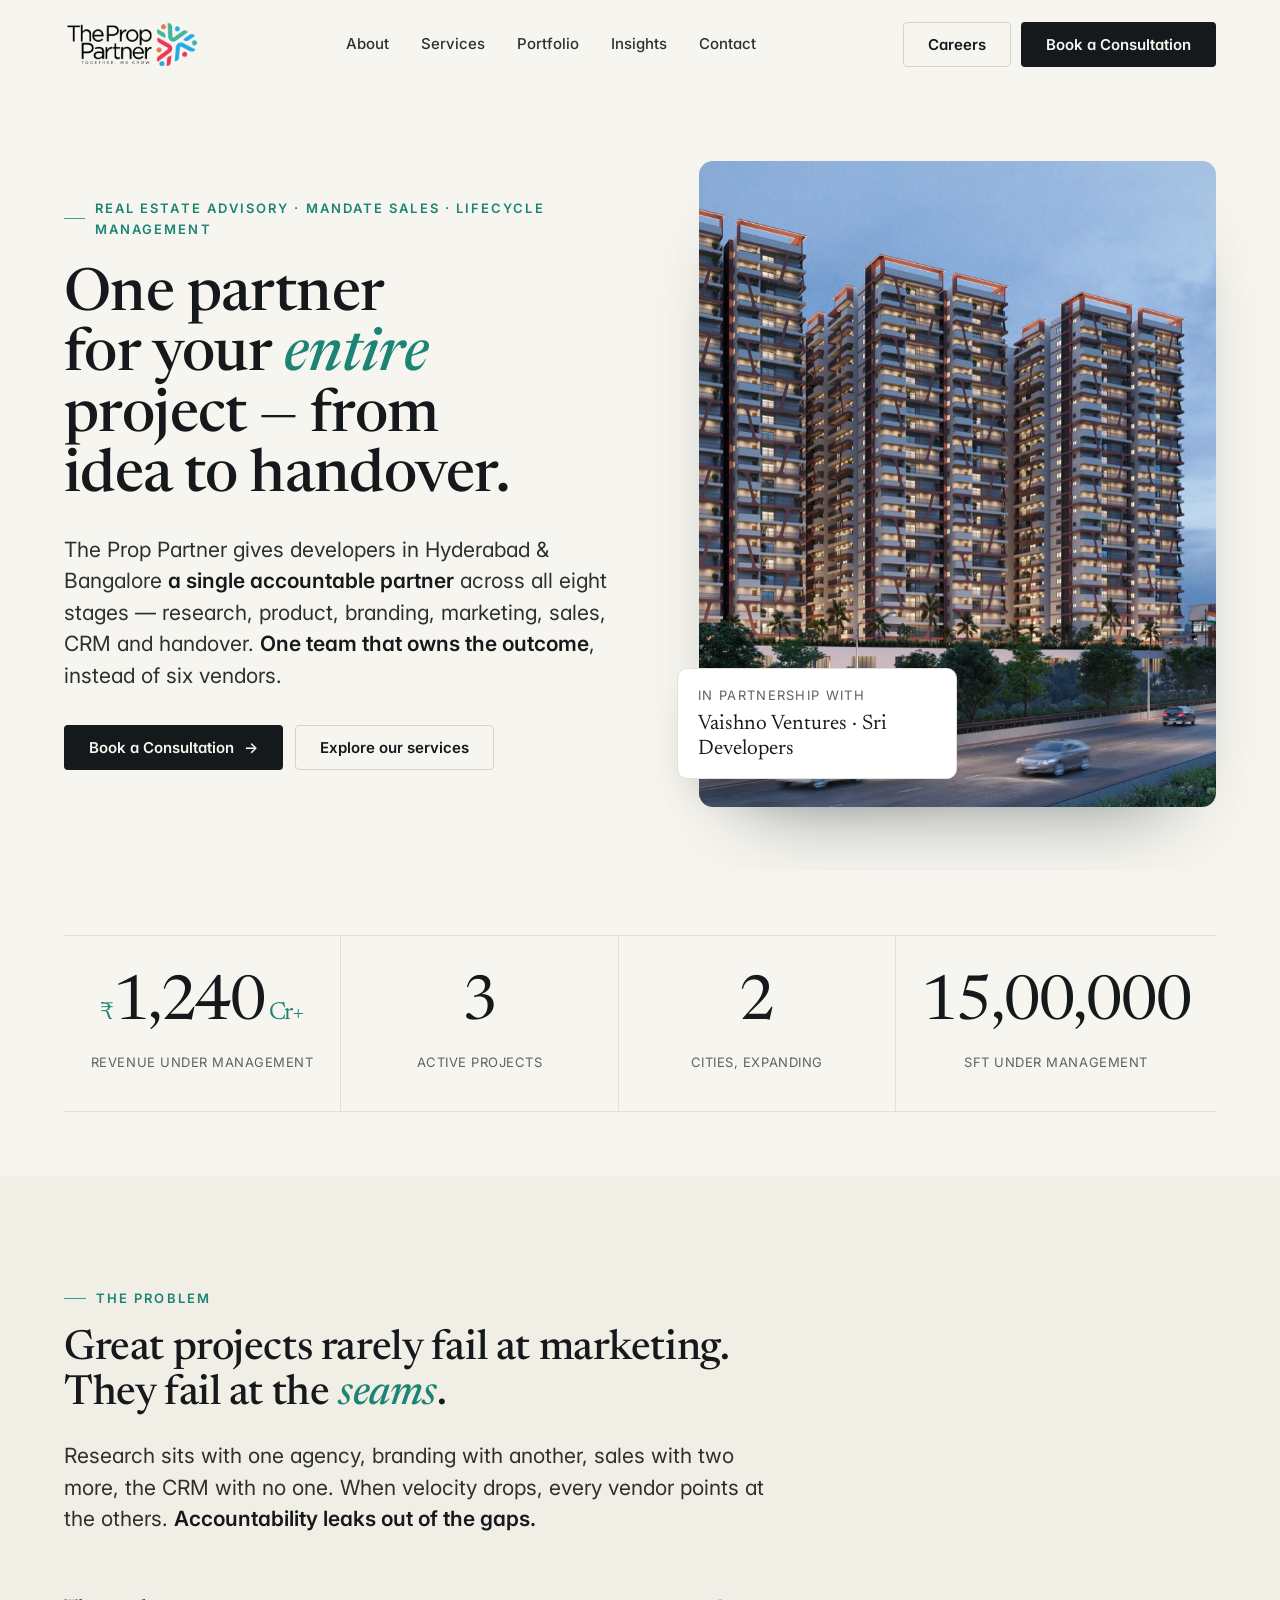
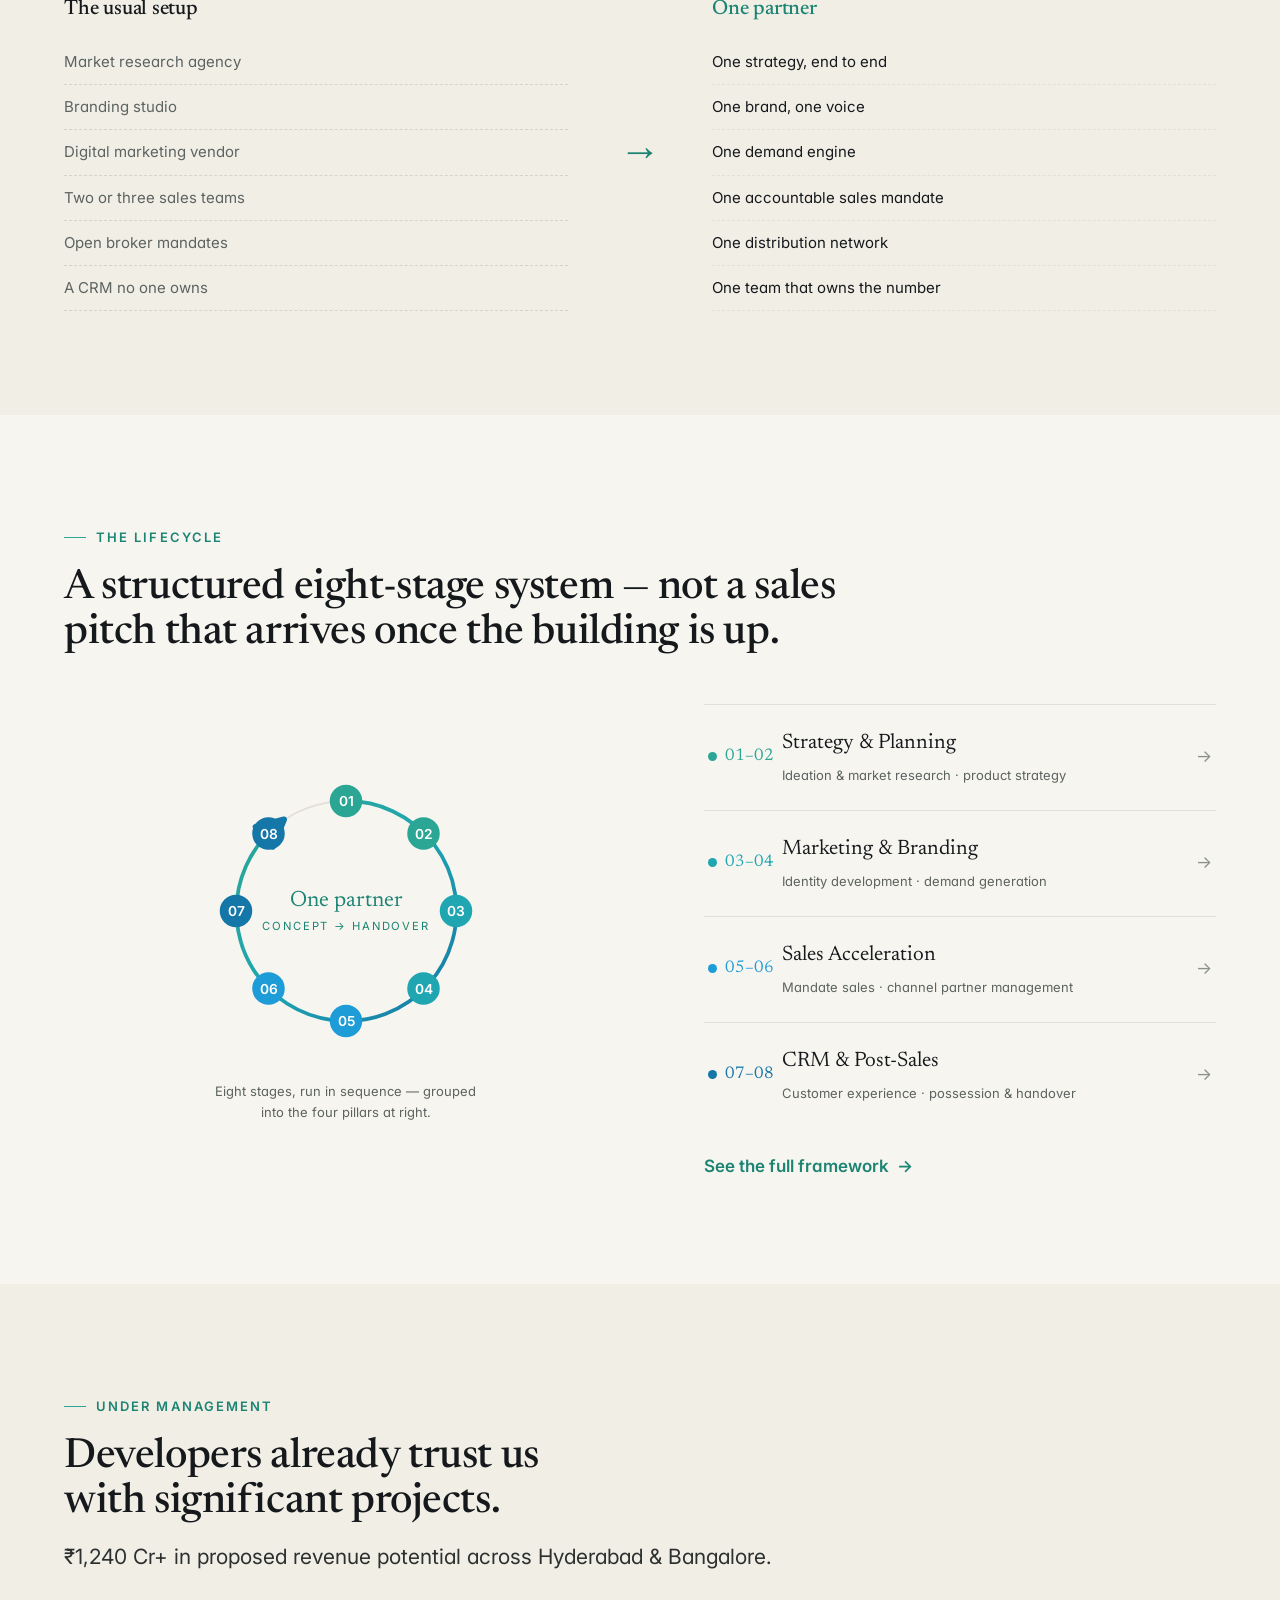
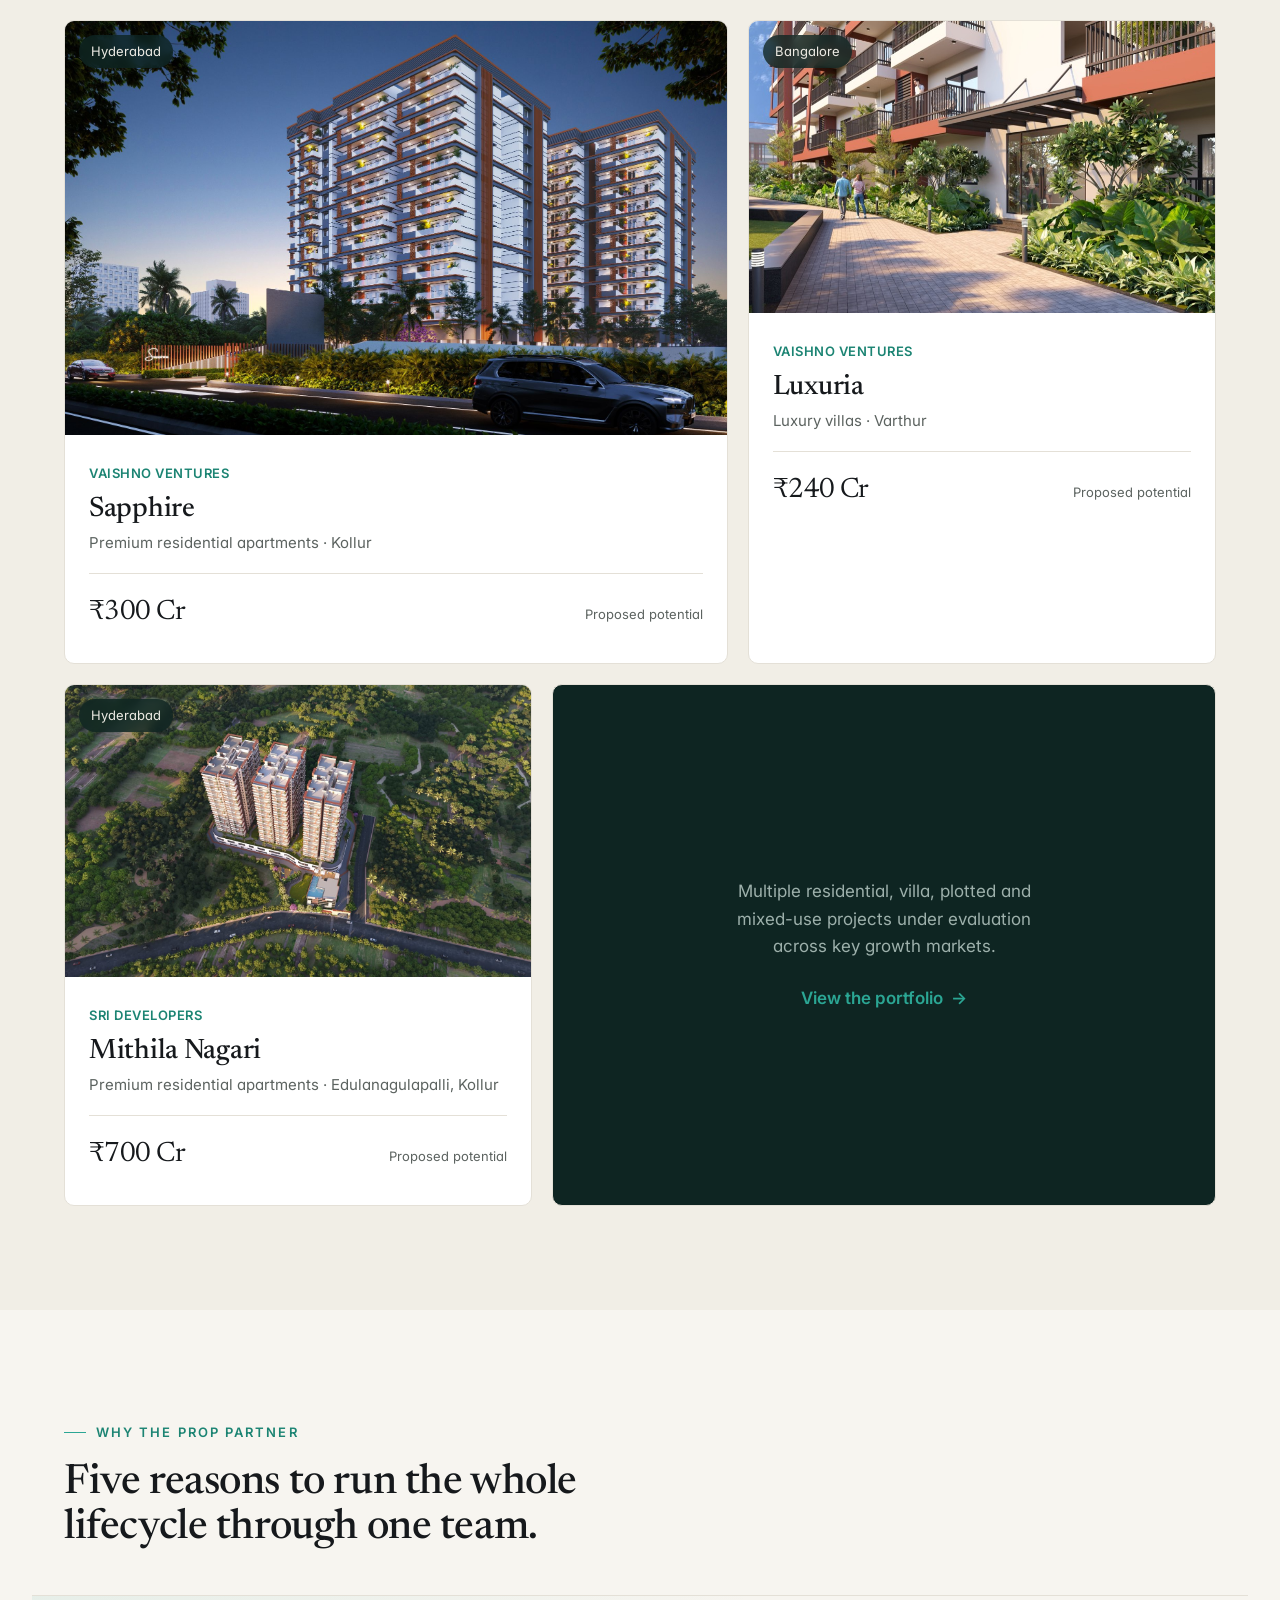
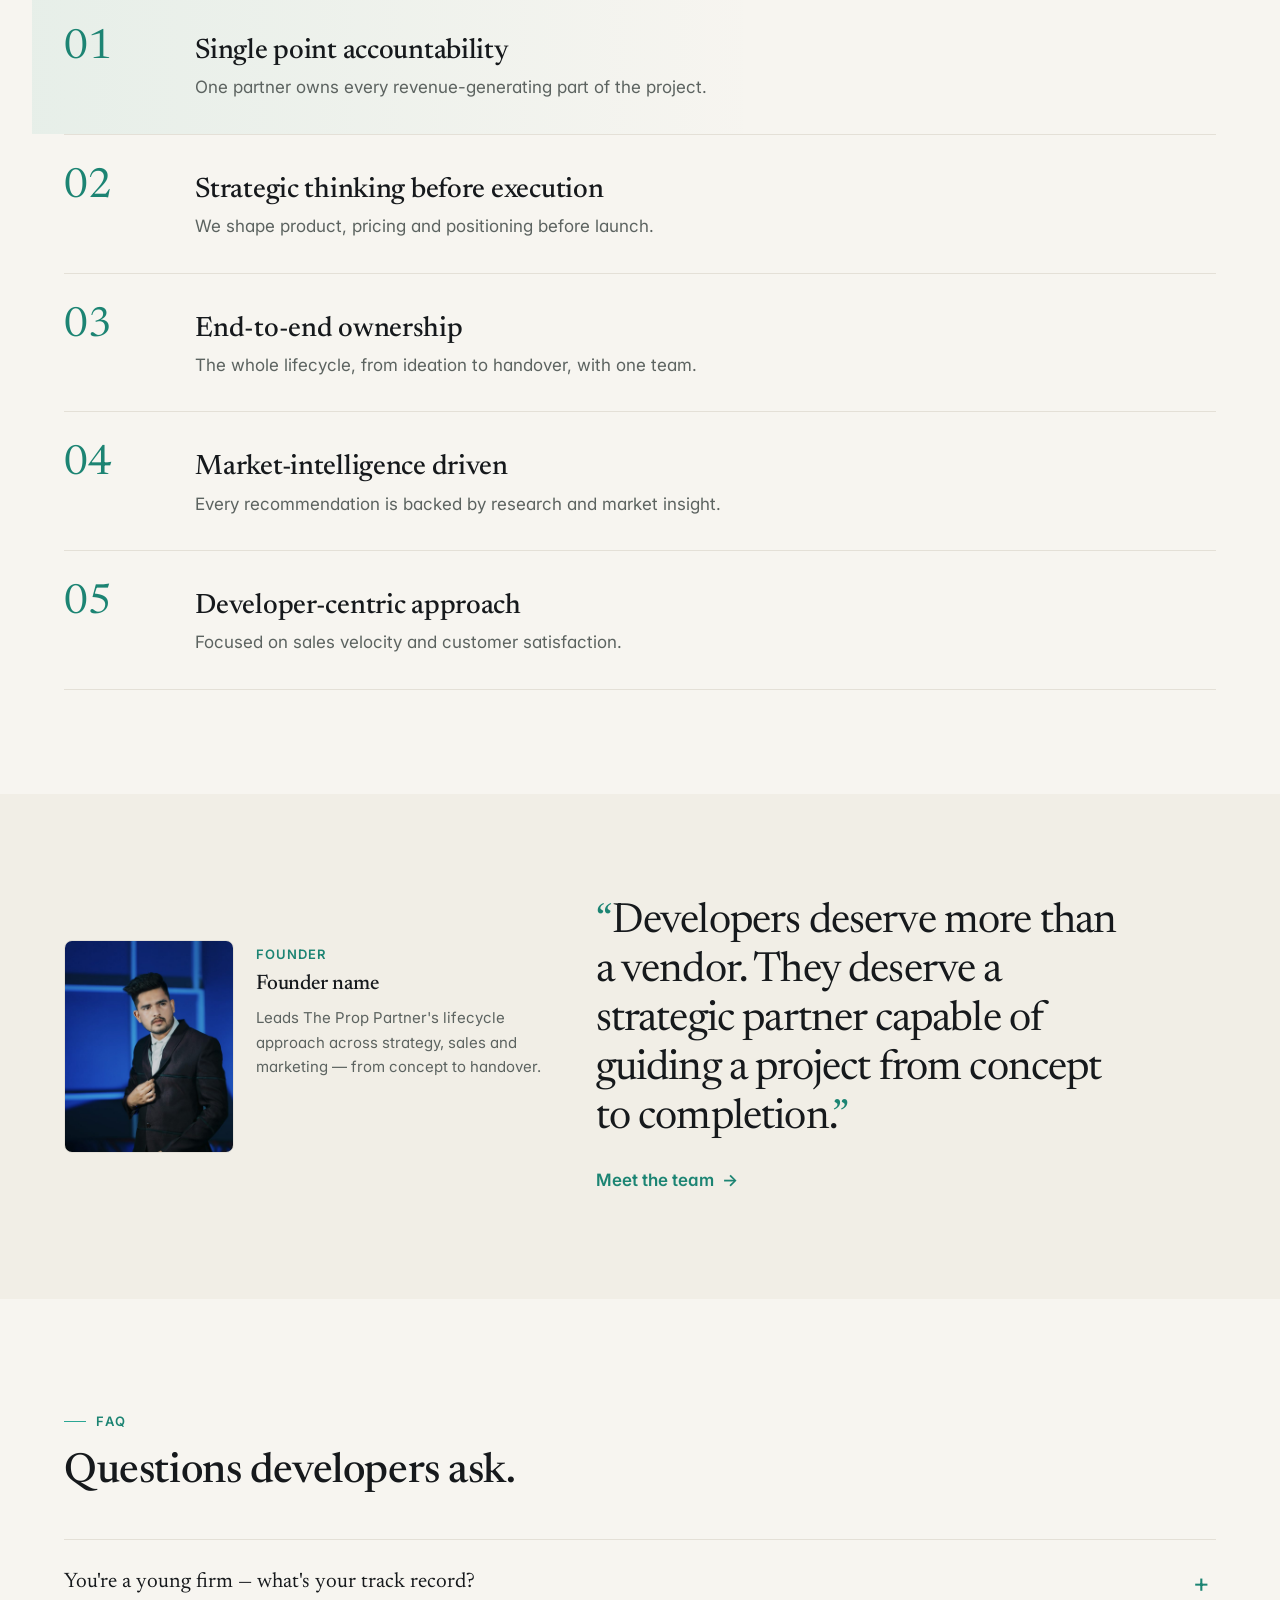
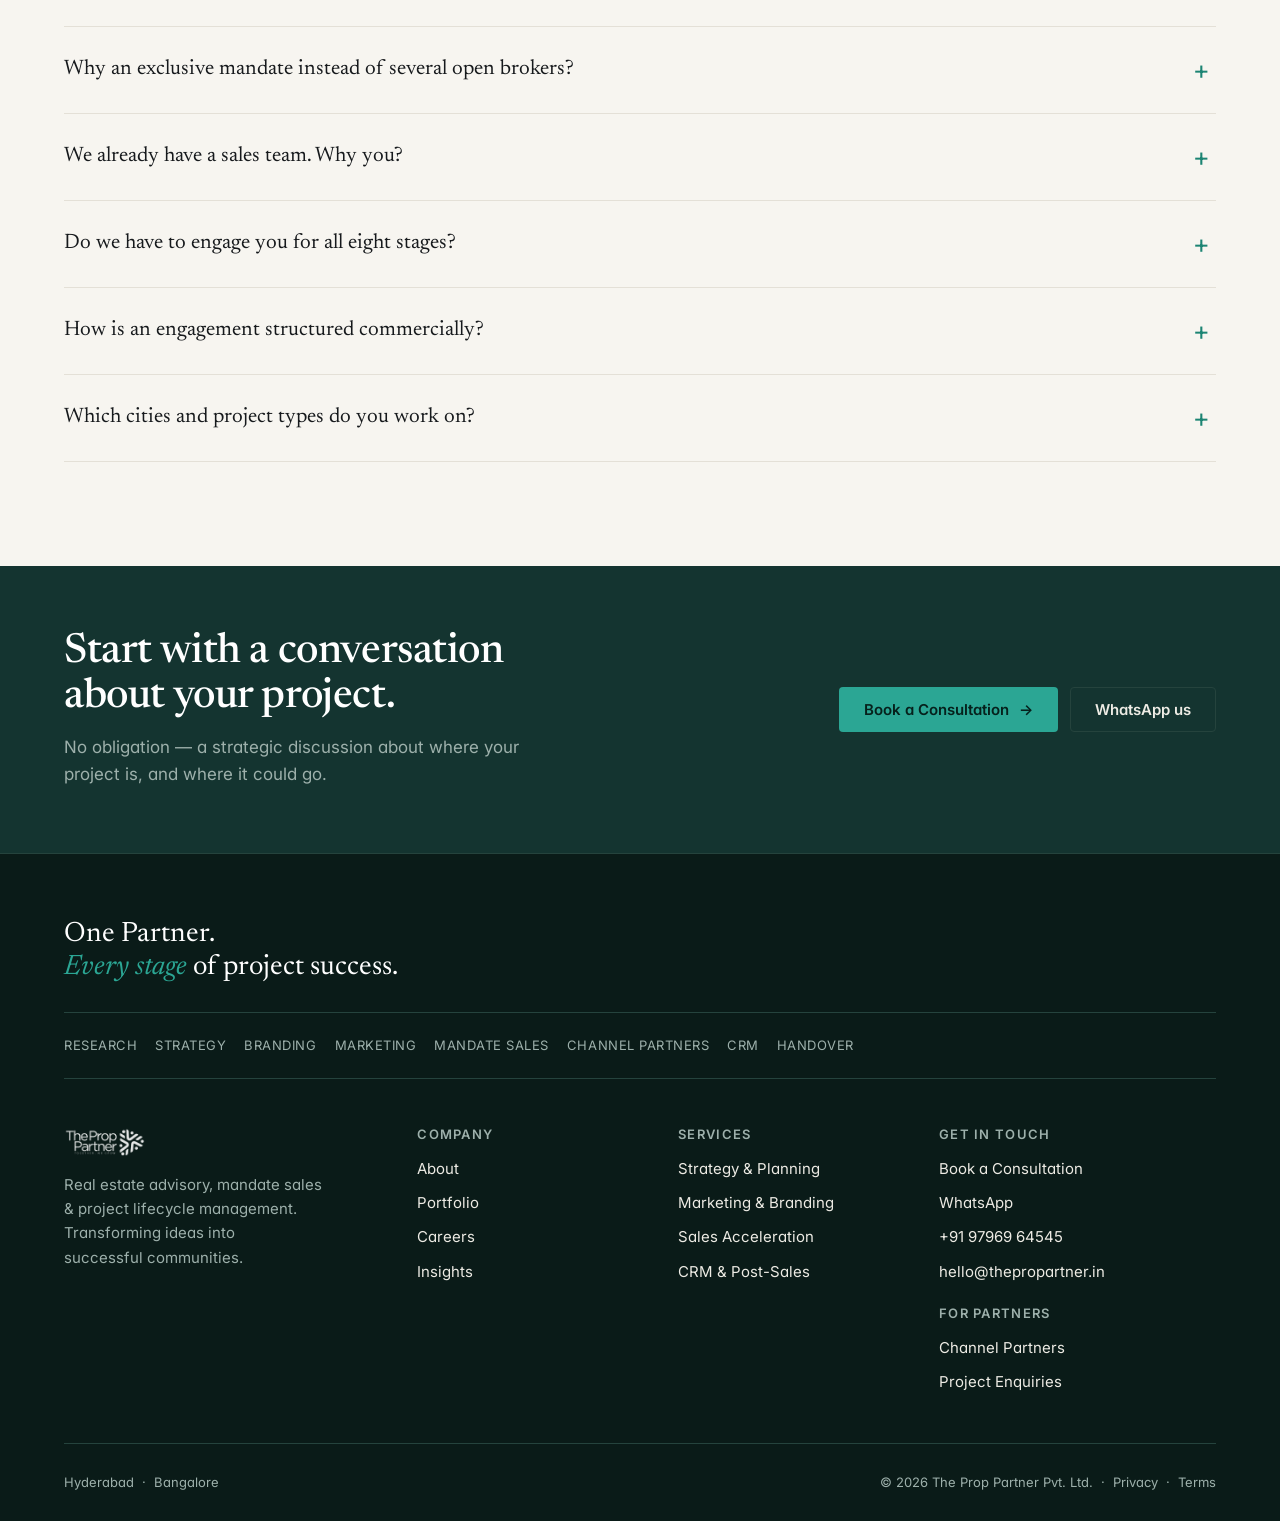
==== commit b7b98918: "Updated the changes" ====
--- a/index.html
+++ b/index.html
@@ -146,7 +146,7 @@
         <div class="stat"><span class="stat__n num"><span class="unit">₹</span><span data-count="1240">1,240</span><span class="unit"> Cr+</span></span><div class="stat__l">Revenue under management</div></div>
         <div class="stat"><span class="stat__n num"><span data-count="3">3</span></span><div class="stat__l">Active projects</div></div>
         <div class="stat"><span class="stat__n num"><span data-count="2">2</span></span><div class="stat__l">Cities, expanding</div></div>
-        <div class="stat"><span class="stat__n num"><span data-count="8">8</span></span><div class="stat__l">Stages, one partner</div></div>
+        <div class="stat"><span class="stat__n num"><span data-count="1500000">15,00,000</span></span><div class="stat__l">Sft under management</div></div>
       </div>
     </div>
   </section>
@@ -270,7 +270,7 @@
 
       <div class="projects projects--teaser">
         <article class="project reveal">
-          <div class="project__img"><img src="/assets/img/project-sapphire.jpg" alt="Sapphire" loading="lazy" width="960" height="600"><span class="project__tag">Hyderabad</span></div>
+          <div class="project__img"><img src="/assets/img/banner1.jpg" alt="Sapphire" loading="lazy" width="960" height="600"><span class="project__tag">Hyderabad</span></div>
           <div class="project__body">
             <span class="project__dev">Vaishno Ventures</span>
             <h3>Sapphire</h3>
@@ -288,7 +288,7 @@
           </div>
         </article>
         <article class="project reveal">
-          <div class="project__img"><img src="/assets/img/project-mithila.jpg" alt="Mithila Nagari" loading="lazy" width="960" height="600"><span class="project__tag">Hyderabad</span></div>
+          <div class="project__img"><img src="/assets/img/sri-developers-banner.jpeg" alt="Mithila Nagari" loading="lazy" width="960" height="600"><span class="project__tag">Hyderabad</span></div>
           <div class="project__body">
             <span class="project__dev">Sri Developers</span>
             <h3>Mithila Nagari</h3>
@@ -455,17 +455,17 @@
           </ul>
         </div>
         <div>
-          <h4>Get in touch</h4>
+          <h4>Get in Touch</h4>
           <ul>
-            <li><a href="/contact.html">Book a consultation</a></li>
+            <li><a href="/contact.html">Book a Consultation</a></li>
             <li><a href="https://wa.me/919796964545">WhatsApp</a></li>
             <li><a href="tel:+919796964545">+91 97969 64545</a></li>
             <li><a href="mailto:hello@thepropartner.in">hello@thepropartner.in</a></li>
           </ul>
-          <h4 style="margin-top:22px">For partners</h4>
+          <h4 style="margin-top:22px">For Partners</h4>
           <ul>
-            <li><a href="/contact.html?type=channel-partner">Channel partners</a></li>
-            <li><a href="/contact.html?type=buyer">Project enquiries</a></li>
+            <li><a href="/contact.html?type=channel-partner">Channel Partners</a></li>
+            <li><a href="/contact.html?type=buyer">Project Enquiries</a></li>
           </ul>
         </div>
       </div>
